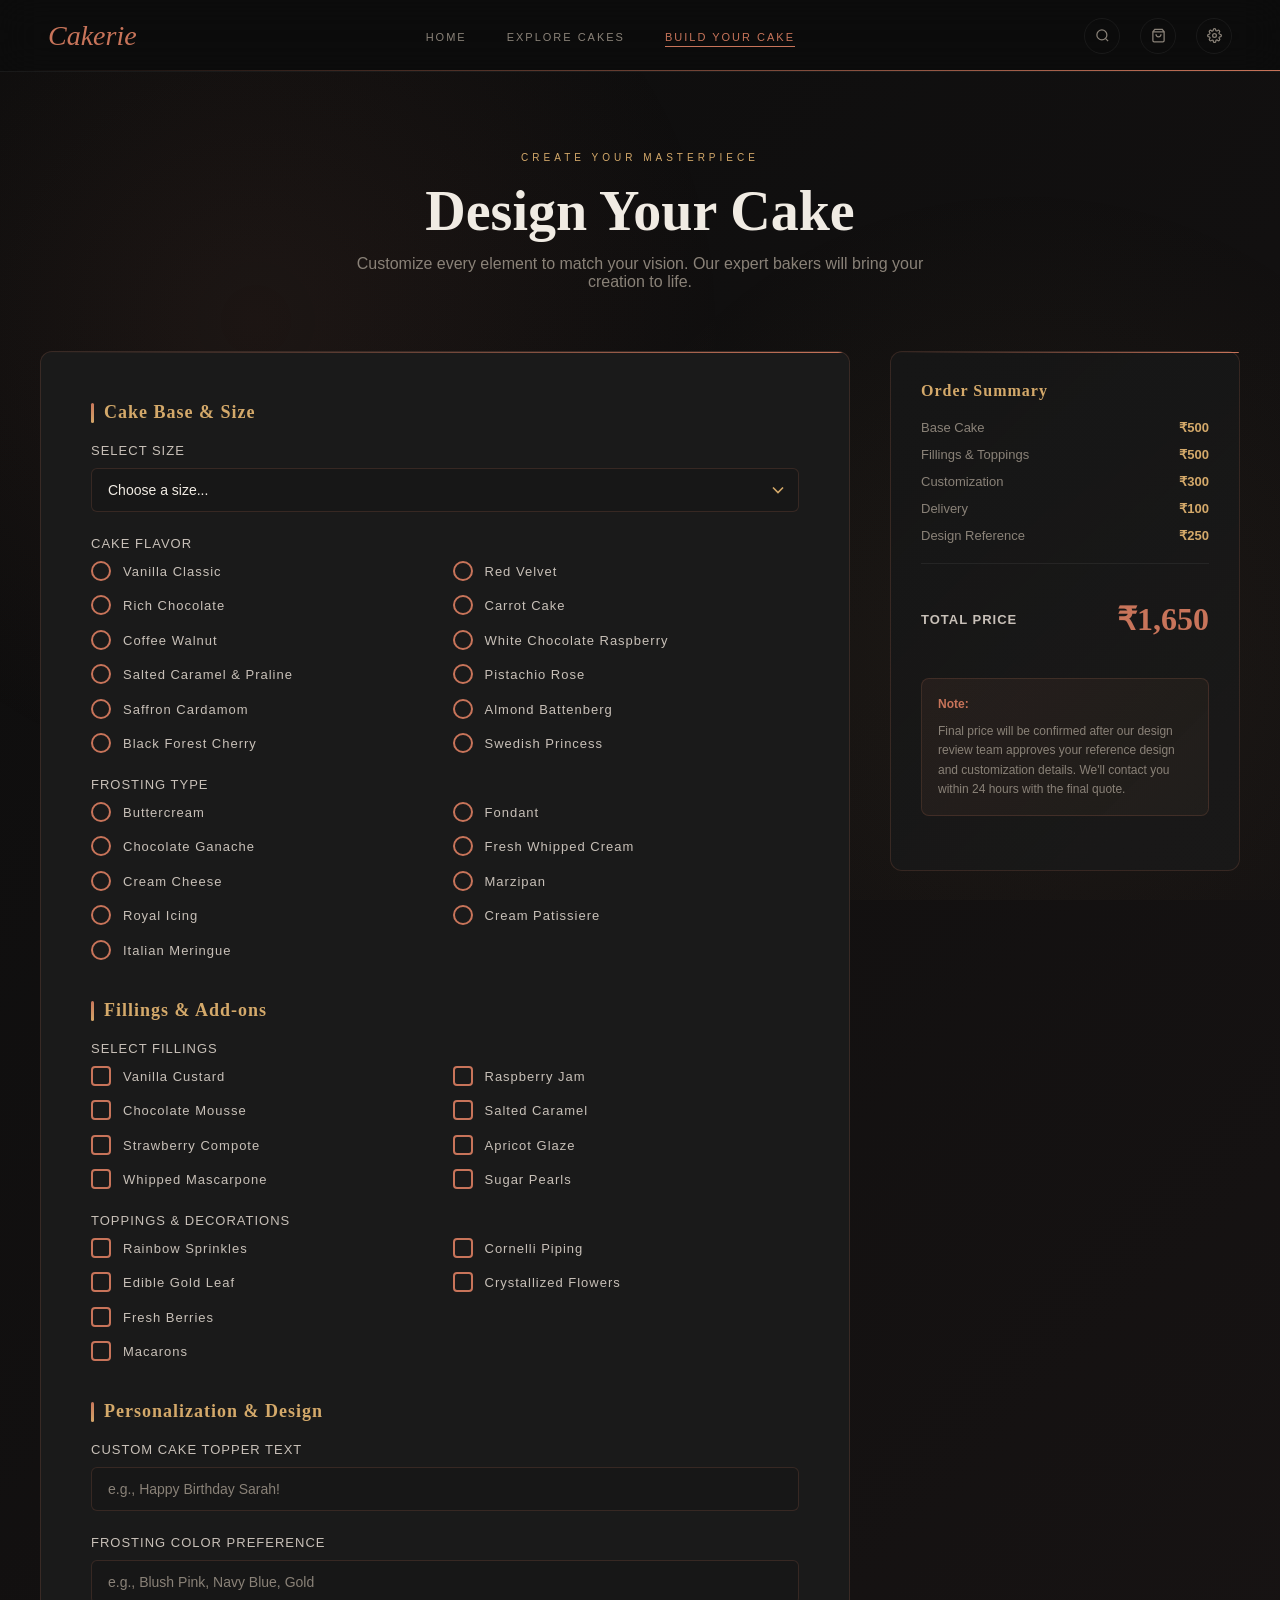
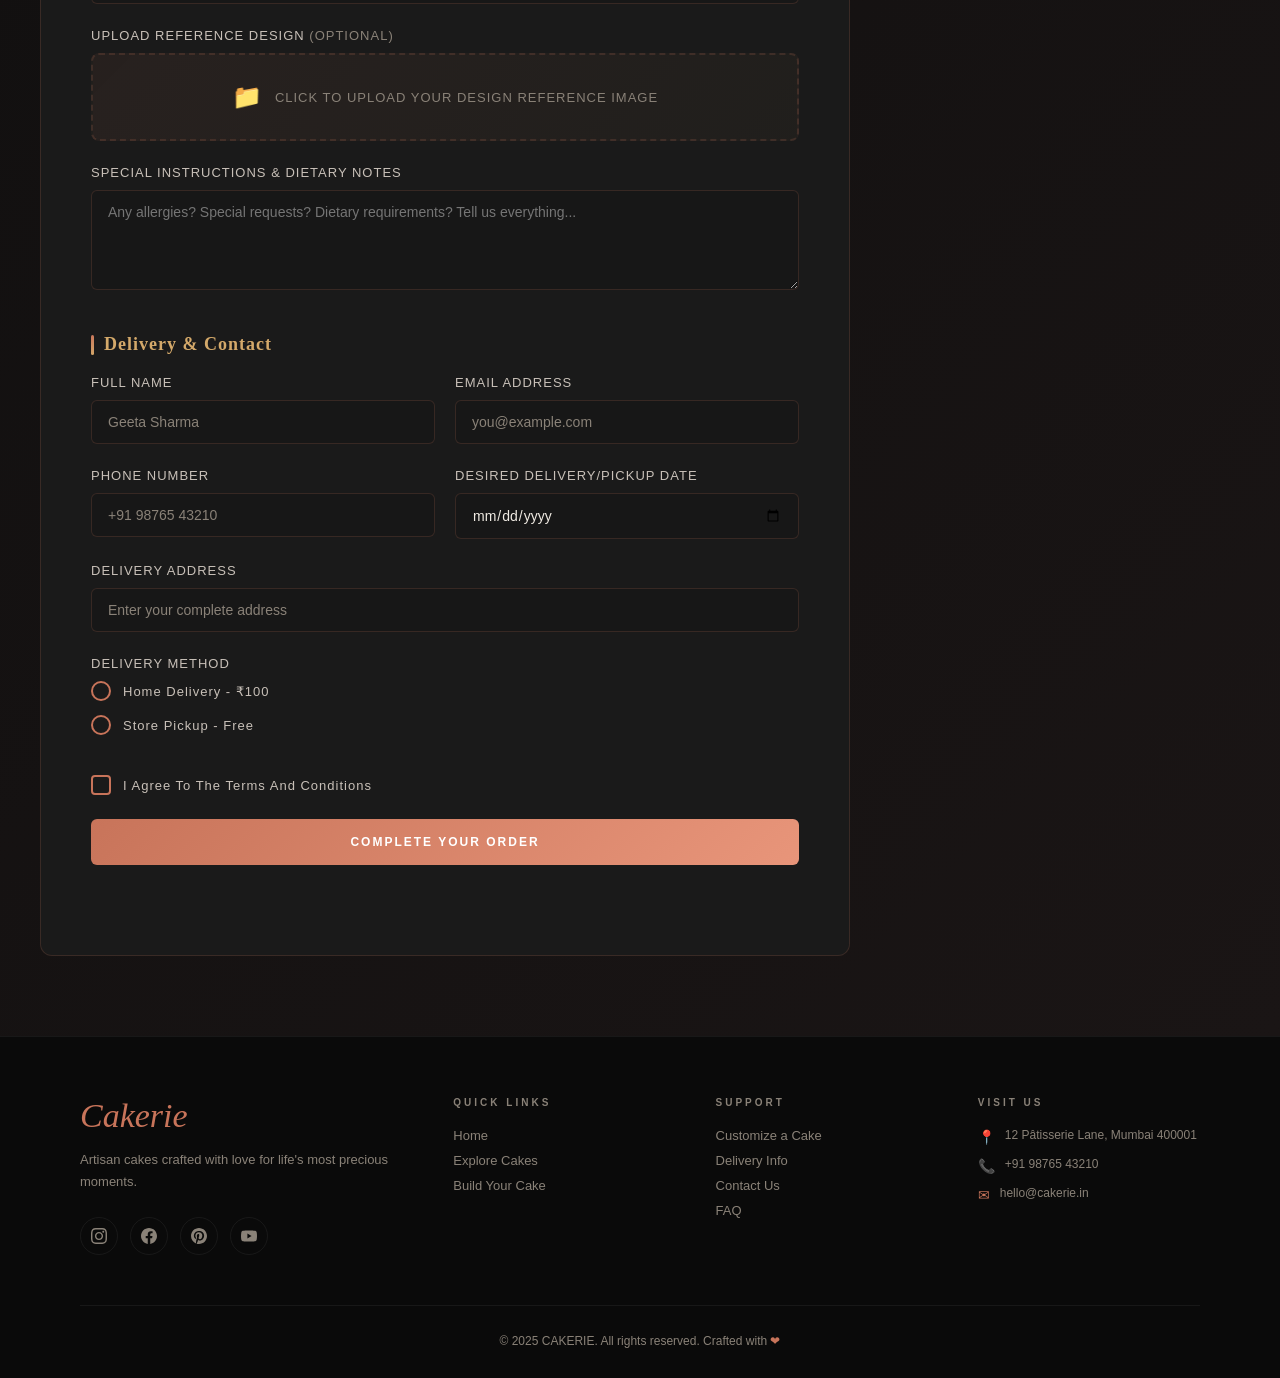
==== build.html @ 48356769 "Made changes in codes" ====
<!DOCTYPE html>
<html lang="en">
<head>
  <meta charset="UTF-8" />
  <meta name="viewport" content="width=device-width, initial-scale=1.0"/>
  <title>Build Your Cake – Cakerie</title>
  <link rel="stylesheet" href="style.css"/>
  <style>
  
    @keyframes slideInFormUp {
      from { opacity: 0; transform: translateY(60px) scale(0.95); }
      to { opacity: 1; transform: translateY(0) scale(1); }
    }

    @keyframes formFieldGlow {
      0%, 100% { box-shadow: 0 0 0 rgba(200,116,90,0.2); }
      50% { box-shadow: 0 0 15px rgba(200,116,90,0.4); }
    }

    @keyframes checkboxPulse {
      0% { transform: scale(1); }
      50% { transform: scale(1.1); }
      100% { transform: scale(1); }
    }

    @keyframes priceFlip {
      from { opacity: 0; transform: rotateY(90deg); }
      to { opacity: 1; transform: rotateY(0deg); }
    }

    @keyframes buttonHoverGlow {
      0%, 100% { box-shadow: 0 0 20px rgba(200,116,90,0.3); }
      50% { box-shadow: 0 0 35px rgba(200,116,90,0.6); }
    }

    @keyframes labelFloat {
      from { opacity: 0; transform: translateX(-20px); }
      to { opacity: 1; transform: translateX(0); }
    }

    @keyframes expandBorder {
      from { width: 0; }
      to { width: 100%; }
    }
    .build-page {
      margin-top: 72px;
      background: linear-gradient(135deg, var(--bg-dark) 0%, #1a1515 100%);
      min-height: 100vh;
      padding: 80px 40px;
      position: relative;
      overflow: hidden;
    }
    .build-page::before {
      content: '';
      position: fixed;
      top: 72px;
      left: 0;
      right: 0;
      bottom: 0;
      background: 
        radial-gradient(circle at 20% 30%, rgba(200,116,90,0.08) 0%, transparent 40%),
        radial-gradient(circle at 80% 70%, rgba(212,169,106,0.06) 0%, transparent 40%);
      pointer-events: none;
      z-index: 1;
    }
    .build-container {
      max-width: 1200px;
      margin: 0 auto;
      position: relative;
      z-index: 2;
    }
    .build-header {
      text-align: center;
      margin-bottom: 60px;
      animation: fadeInDown 0.8s ease 0.2s both;
    }
    .build-header .section-label {
      color: var(--accent-gold);
      animation: fadeInUp 0.6s ease backwards;
    }
    .build-title {
      font-family: var(--font-serif);
      font-size: clamp(36px, 5vw, 56px);
      font-weight: 700;
      color: var(--text-primary);
      margin: 16px 0 12px;
      animation: fadeInUp 0.8s ease 0.2s both;
    }
    .build-subtitle {
      font-size: 16px;
      color: var(--text-muted);
      max-width: 600px;
      margin: 0 auto;
      animation: fadeInUp 0.8s ease 0.3s both;
    }
    .build-content {
      display: grid;
      grid-template-columns: 1fr 350px;
      gap: 40px;
      animation: fadeInUp 0.8s ease 0.4s both;
    }
    @media (max-width: 1024px) {
      .build-content {
        grid-template-columns: 1fr;
      }
    }
    .form-wrapper {
      background: var(--bg-card2);
      border: 1px solid var(--border);
      border-radius: 12px;
      padding: 50px;
      position: relative;
      overflow: hidden;
    }
    .form-wrapper::before {
      content: '';
      position: absolute;
      top: 0;
      left: 0;
      right: 0;
      height: 1px;
      background: linear-gradient(90deg, transparent, var(--accent), transparent);
      animation: shimmer 3s linear infinite;
      background-size: 200% auto;
    }
    .form-section {
      margin-bottom: 40px;
      animation: slideInFormUp 0.8s ease backwards;
    }
    .form-section:nth-child(1) { animation-delay: 0.5s; }
    .form-section:nth-child(2) { animation-delay: 0.6s; }
    .form-section:nth-child(3) { animation-delay: 0.7s; }
    .form-section:nth-child(4) { animation-delay: 0.8s; }
    .form-section:nth-child(5) { animation-delay: 0.9s; }
    .section-title {
      font-family: var(--font-display);
      font-size: 18px;
      font-weight: 600;
      color: var(--accent-gold);
      margin-bottom: 20px;
      display: flex;
      align-items: center;
      gap: 10px;
      letter-spacing: 1px;
      animation: labelFloat 0.6s ease backwards;
    }
    .section-title::before {
      content: '';
      flex: 0 0 3px;
      height: 20px;
      background: linear-gradient(135deg, var(--accent), var(--accent-gold));
      border-radius: 2px;
      animation: expandBorder 0.6s ease-out 0.1s forwards;
    }
    .form-group {
      margin-bottom: 24px;
      animation: fadeInUp 0.5s ease backwards;
    }
    .form-group:nth-child(1) { animation-delay: 0s; }
    .form-group:nth-child(2) { animation-delay: 0.1s; }
    .form-group:nth-child(3) { animation-delay: 0.2s; }
    label {
      display: block;
      font-size: 13px;
      font-weight: 500;
      letter-spacing: 1px;
      text-transform: uppercase;
      color: var(--text-light);
      margin-bottom: 10px;
      transition: color 0.3s ease;
    }
    input[type="text"],
    input[type="email"],
    input[type="tel"],
    input[type="date"],
    input[type="number"],
    input[type="file"],
    select,
    textarea {
      width: 100%;
      padding: 13px 16px;
      background: rgba(22, 22, 22, 0.6);
      border: 1px solid var(--border);
      border-radius: 6px;
      color: var(--text-primary);
      font-family: var(--font-body);
      font-size: 14px;
      transition: all 0.3s cubic-bezier(0.4,0,0.2,1);
      position: relative;
    }
    input[type="text"]:focus,
    input[type="email"]:focus,
    input[type="tel"]:focus,
    input[type="date"]:focus,
    input[type="number"]:focus,
    input[type="file"]:focus,
    select:focus,
    textarea:focus {
      outline: none;
      background: rgba(40, 40, 40, 0.8);
      border-color: var(--accent);
      box-shadow: 0 0 0 3px rgba(200, 116, 90, 0.15);
    }
    input::placeholder {
      color: var(--text-muted);
    }
    select {
      cursor: pointer;
      appearance: none;
      background-image: url("data:image/svg+xml;charset=UTF-8,%3csvg xmlns='http://www.w3.org/2000/svg' viewBox='0 0 24 24' fill='none' stroke='%23d4a96a' stroke-width='2'%3e%3cpolyline points='6 9 12 15 18 9'%3e%3c/polyline%3e%3c/svg%3e");
      background-repeat: no-repeat;
      background-position: right 10px center;
      background-size: 20px;
      padding-right: 38px;
    }
    .form-row {
      display: grid;
      grid-template-columns: 1fr 1fr;
      gap: 20px;
    }
    @media (max-width: 768px) {
      .form-row {
        grid-template-columns: 1fr;
      }
    }
    .options-grid {
      display: grid;
      grid-template-columns: repeat(2, 1fr);
      gap: 15px;
    }
    @media (max-width: 768px) {
      .options-grid {
        grid-template-columns: 1fr;
      }
    }
    .radio-group,
    .checkbox-group {
      display: flex;
      flex-direction: column;
      gap: 14px;
    }
    .radio-option,
    .checkbox-option {
      display: flex;
      align-items: center;
      gap: 12px;
      cursor: pointer;
      position: relative;
      animation: slideInFormUp 0.5s ease backwards;
    }
    .radio-option:nth-child(1) { animation-delay: 0s; }
    .radio-option:nth-child(2) { animation-delay: 0.1s; }
    .radio-option:nth-child(3) { animation-delay: 0.2s; }
    .radio-option:nth-child(4) { animation-delay: 0.3s; }
    .radio-option input[type="radio"],
    .checkbox-option input[type="checkbox"] {
      appearance: none;
      width: 20px;
      height: 20px;
      border: 2px solid var(--accent);
      background: transparent;
      border-radius: 50%;
      cursor: pointer;
      transition: all 0.3s ease;
      position: relative;
      flex-shrink: 0;
    }
    .checkbox-option input[type="checkbox"] {
      border-radius: 4px;
    }
    .radio-option input[type="radio"]:checked,
    .checkbox-option input[type="checkbox"]:checked {
      background: var(--accent);
      box-shadow: 0 0 12px rgba(200, 116, 90, 0.6);
      animation: checkboxPulse 0.3s ease;
    }
    
    .radio-option label,
    .checkbox-option label {
      font-size: 13px;
      color: var(--text-light);
      cursor: pointer;
      text-transform: capitalize;
      margin: 0;
      transition: color 0.3s ease;
    }
    .radio-option:hover label,
    .checkbox-option:hover label {
      color: var(--accent);
    }
    .file-upload-wrapper {
      position: relative;
      margin-bottom: 24px;
    }
    .file-upload-input {
      display: none;
    }
    .file-upload-label {
      display: flex;
      align-items: center;
      justify-content: center;
      gap: 12px;
      padding: 28px;
      background: linear-gradient(135deg, rgba(200,116,90,0.08) 0%, rgba(212,169,106,0.04) 100%);
      border: 2px dashed var(--border);
      border-radius: 8px;
      cursor: pointer;
      transition: all 0.3s ease;
      font-size: 13px;
      font-weight: 500;
      color: var(--text-muted);
      text-transform: uppercase;
      letter-spacing: 1px;
      animation: slideInFormUp 0.6s ease backwards;
    }
    .file-upload-label:hover {
      border-color: var(--accent);
      background: linear-gradient(135deg, rgba(200,116,90,0.15) 0%, rgba(212,169,106,0.08) 100%);
      color: var(--accent);
    }
   
    .file-icon {
      font-size: 24px;
      transition: transform 0.3s ease;
    }


    textarea {
      resize: vertical;
      min-height: 100px;
      font-family: var(--font-body);
    }
    textarea:focus {
      animation: formFieldGlow 2s ease infinite;
    }
    .price-sidebar {
      animation: fadeInRight 0.8s ease 0.5s both;
    }
    .price-card {
      background: linear-gradient(135deg, var(--bg-card) 0%, rgba(26,26,26,0.8) 100%);
      border: 1px solid var(--border);
      border-radius: 12px;
      padding: 30px;
      position: sticky;
      top: 100px;
      animation: slideInFormUp 0.8s ease 0.5s both;
    }
    .price-card::before {
      content: '';
      position: absolute;
      top: 0;
      left: 0;
      right: 0;
      height: 1px;
      background: linear-gradient(90deg, transparent, var(--accent), transparent);
      border-radius: 12px 12px 0 0;
      animation: shimmer 3s linear infinite;
      background-size: 200% auto;
    }
    .price-title {
      font-family: var(--font-display);
      font-size: 16px;
      font-weight: 600;
      color: var(--accent-gold);
      margin-bottom: 20px;
      letter-spacing: 1px;
    }
    .price-items {
      display: flex;
      flex-direction: column;
      gap: 12px;
      margin-bottom: 20px;
      padding-bottom: 20px;
      border-bottom: 1px solid var(--border-subtle);
    }
    .price-item {
      display: flex;
      justify-content: space-between;
      align-items: center;
      font-size: 13px;
      color: var(--text-muted);
      animation: fadeInUp 0.5s ease backwards;
    }
    .price-item:nth-child(1) { animation-delay: 0s; }
    .price-item:nth-child(2) { animation-delay: 0.1s; }
    .price-item:nth-child(3) { animation-delay: 0.2s; }
    .price-item:nth-child(4) { animation-delay: 0.3s; }
    .price-item:nth-child(5) { animation-delay: 0.4s; }
    .price-amount {
      color: var(--accent-gold);
      font-weight: 600;
    }
    .price-total {
      display: flex;
      justify-content: space-between;
      align-items: center;
      gap: 12px;
      padding: 16px 0;
      margin-bottom: 24px;
    }
    .price-label {
      font-size: 13px;
      font-weight: 600;
      text-transform: uppercase;
      letter-spacing: 1px;
      color: var(--text-light);
    }
    .price-value {
      font-family: var(--font-serif);
      font-size: 32px;
      font-weight: 700;
      color: var(--accent);
      animation: priceFlip 0.6s cubic-bezier(0.34,1.56,0.64,1) both;
    }
    .price-tag {
      display: inline-block;
      background: linear-gradient(135deg, var(--accent), var(--accent-light));
      color: white;
      padding: 2px 8px;
      border-radius: 4px;
      font-size: 10px;
      font-weight: 700;
      text-transform: uppercase;
      letter-spacing: 0.5px;
      animation: badgePop 0.6s cubic-bezier(0.34,1.56,0.64,1) 0.3s both;
    }
    .summary-section {
      background: linear-gradient(135deg, rgba(200,116,90,0.08) 0%, rgba(212,169,106,0.04) 100%);
      border: 1px solid var(--border);
      border-radius: 8px;
      padding: 16px;
      margin-bottom: 24px;
      font-size: 12px;
      color: var(--text-muted);
      line-height: 1.6;
      animation: fadeInUp 0.6s ease 0.2s both;
    }
    .submit-btn {
      width: 100%;
      padding: 16px 28px;
      background: linear-gradient(135deg, var(--accent), var(--accent-light));
      color: white;
      font-family: var(--font-body);
      font-size: 12px;
      font-weight: 600;
      letter-spacing: 2px;
      text-transform: uppercase;
      border: none;
      border-radius: 6px;
      cursor: pointer;
      transition: all 0.3s cubic-bezier(0.4,0,0.2,1);
      position: relative;
      overflow: hidden;
      animation: fadeInUp 0.8s ease 0.6s both;
    }
    .submit-btn::before {
      content: '';
      position: absolute;
      inset: 0;
      background: linear-gradient(135deg, var(--accent-light), var(--accent));
      opacity: 0;
      transition: opacity 0.3s ease;
    }
    .submit-btn:hover {
      transform: translateY(-3px);
      box-shadow: 0 15px 40px rgba(200, 116, 90, 0.5);
      animation: buttonHoverGlow 1.5s ease infinite;
    }
    .submit-btn:hover::before {
      opacity: 1;
    }
    .submit-btn span {
      position: relative;
      z-index: 1;
    }
    @media (max-width: 768px) {
      .build-page {
        padding: 60px 24px;
      }
      .form-wrapper {
        padding: 32px 24px;
      }
      .build-header {
        margin-bottom: 40px;
      }
      .build-title {
        font-size: 32px;
      }
      .price-card {
        top: auto;
        position: relative;
      }
      .options-grid {
        grid-template-columns: 1fr;
      }
    }
    .form-group {
      opacity: 0;
      animation: slideInFormUp 0.6s ease forwards;
    }
    .form-group:nth-child(1) { animation-delay: 0.5s; }
    .form-group:nth-child(2) { animation-delay: 0.55s; }
    .form-group:nth-child(3) { animation-delay: 0.6s; }
    .form-group:nth-child(4) { animation-delay: 0.65s; }
    .form-group:nth-child(5) { animation-delay: 0.7s; }
    @media (max-width: 1024px) {
      .build-page {
        padding: 60px 32px;
      }
      .build-header {
        margin-bottom: 40px;
      }
      .form-wrapper {
        padding: 40px;
      }
      .price-card {
        top: 120px;
      }
    }
    @media (max-width: 767px) {
      .build-page {
        margin-top: 64px;
        padding: 40px 20px;
      }
      .build-title {
        font-size: clamp(28px, 4vw, 44px);
      }
      .build-subtitle {
        font-size: 14px;
      }
      .build-header {
        margin-bottom: 32px;
      }
      .build-content {
        gap: 24px;
      }
      .form-wrapper {
        padding: 32px 20px;
        border-radius: 8px;
      }
      .section-title {
        font-size: 16px;
        gap: 8px;
      }
      .form-group {
        margin-bottom: 18px;
      }
      label {
        font-size: 12px;
        margin-bottom: 8px;
      }
      input[type="text"],
      input[type="email"],
      input[type="tel"],
      input[type="date"],
      input[type="number"],
      input[type="file"],
      select,
      textarea {
        padding: 11px 14px;
        font-size: 13px;
        border-radius: 5px;
      }
      .form-row {
        gap: 16px;
      }
      .options-grid {
        gap: 12px;
      }
      .price-card {
        position: relative;
        top: auto;
        margin-top: 24px;
        padding: 24px 20px;
      }
      .price-title {
        font-size: 14px;
        margin-bottom: 16px;
      }
      .price-value {
        font-size: 28px;
      }
      .file-upload-label {
        padding: 20px;
        font-size: 12px;
      }
      .file-icon {
        font-size: 20px;
      }
    }
    @media (max-width: 639px) {
      .build-page {
        margin-top: 64px;
        padding: 32px 12px;
      }
      .build-title {
        font-size: clamp(20px, 3.5vw, 36px);
      }
      .build-subtitle {
        font-size: 13px;
      }
      .build-header {
        margin-bottom: 24px;
      }
      .form-wrapper {
        padding: 24px 16px;
      }
      .section-title {
        font-size: 15px;
      }
      .form-group {
        margin-bottom: 16px;
      }
      label {
        font-size: 11px;
      }
      input[type="text"],
      input[type="email"],
      input[type="tel"],
      input[type="date"],
      input[type="number"],
      input[type="file"],
      select,
      textarea {
        padding: 10px 12px;
        font-size: 12px;
      }
      .form-row {
        gap: 12px;
      }
      .options-grid {
        gap: 10px;
      }
      .radio-option,
      .checkbox-option {
        gap: 10px;
      }
      .radio-option input[type="radio"],
      .checkbox-option input[type="checkbox"] {
        width: 18px;
        height: 18px;
      }
      .price-card {
        padding: 20px 16px;
      }
      .price-title {
        font-size: 13px;
      }
      .price-value {
        font-size: 24px;
      }
      .file-upload-label {
        padding: 16px 12px;
        font-size: 11px;
      }
      textarea {
        min-height: 80px;
      }
    }
    @media (max-width: 479px) {
      .build-page {
        margin-top: 56px;
        padding: 24px 8px;
      }
      .build-title {
        font-size: clamp(18px, 3vw, 32px);
      }
      .build-subtitle {
        font-size: 12px;
      }
      .build-header {
        margin-bottom: 20px;
      }
      .form-wrapper {
        padding: 20px 12px;
        border-radius: 6px;
      }
      .section-title {
        font-size: 13px;
        gap: 6px;
      }
      .form-group {
        margin-bottom: 14px;
      }
      label {
        font-size: 10px;
      }
      input[type="text"],
      input[type="email"],
      input[type="tel"],
      input[type="date"],
      input[type="number"],
      input[type="file"],
      select,
      textarea {
        padding: 9px 11px;
        font-size: 11px;
      }
      .form-row {
        gap: 10px;
      }
      .options-grid {
        gap: 8px;
      }
      .radio-option,
      .checkbox-option {
        gap: 8px;
      }
      .radio-option input[type="radio"],
      .checkbox-option input[type="checkbox"] {
        width: 16px;
        height: 16px;
      }
      .radio-option label,
      .checkbox-option label {
        font-size: 12px;
      }
      .price-card {
        padding: 16px 12px;
      }
      .price-title {
        font-size: 12px;
        margin-bottom: 12px;
      }
      .price-item {
        font-size: 12px;
      }
      .price-value {
        font-size: 22px;
      }
      .price-label {
        font-size: 12px;
      }
      .file-upload-label {
        padding: 14px 10px;
        font-size: 10px;
      }
      .file-icon {
        font-size: 18px;
      }
      textarea {
        min-height: 70px;
      }
    }
  </style>
</head>

<body>
  <nav class="navbar">
  <a href="index.html" class="nav-logo">Cakerie</a>
  
  <ul class="nav-links">
    <li><a href="index.html">Home</a></li>
    <li><a href="explore.html">Explore Cakes</a></li>
    <li><a href="build.html" class="active">Build Your Cake</a></li>
  </ul>
  
  <div class="nav-right">
    <div class="nav-icons">
      <a href="#" class="nav-icon" title="Search">
        <svg width="15" height="15" fill="none" stroke="currentColor" stroke-width="2" viewBox="0 0 24 24">
          <circle cx="11" cy="11" r="8"/>
          <path d="m21 21-4.35-4.35"/>
        </svg>
      </a>
      <a href="#" class="nav-icon" title="Cart">
        <svg width="15" height="15" fill="none" stroke="currentColor" stroke-width="2" viewBox="0 0 24 24">
          <path d="M6 2 3 6v14a2 2 0 0 0 2 2h14a2 2 0 0 0 2-2V6l-3-4z"/>
          <line x1="3" y1="6" x2="21" y2="6"/>
          <path d="M16 10a4 4 0 0 1-8 0"/>
        </svg>
      </a>
      <a href="#" class="nav-icon" title="Settings">
        <svg width="15" height="15" fill="none" stroke="currentColor" stroke-width="2" viewBox="0 0 24 24">
          <circle cx="12" cy="12" r="3"/>
          <path d="M19.4 15a1.65 1.65 0 0 0 .33 1.82l.06.06a2 2 0 0 1-2.83 2.83l-.06-.06a1.65 1.65 0 0 0-1.82-.33 1.65 1.65 0 0 0-1 1.51V21a2 2 0 0 1-4 0v-.09A1.65 1.65 0 0 0 9 19.4a1.65 1.65 0 0 0-1.82.33l-.06.06a2 2 0 0 1-2.83-2.83l.06-.06A1.65 1.65 0 0 0 4.68 15a1.65 1.65 0 0 0-1.51-1H3a2 2 0 0 1 0-4h.09A1.65 1.65 0 0 0 4.6 9a1.65 1.65 0 0 0-.33-1.82l-.06-.06a2 2 0 0 1 2.83-2.83l.06.06A1.65 1.65 0 0 0 9 4.68a1.65 1.65 0 0 0 1-1.51V3a2 2 0 0 1 4 0v.09a1.65 1.65 0 0 0 1 1.51 1.65 1.65 0 0 0 1.82-.33l.06-.06a2 2 0 0 1 2.83 2.83l-.06.06A1.65 1.65 0 0 0 19.4 9a1.65 1.65 0 0 0 1.51 1H21a2 2 0 0 1 0 4h-.09a1.65 1.65 0 0 0-1.51 1z"/>
        </svg>
      </a>
    </div>
    
   
    <div class="hamburger">
        <svg xmlns="http://www.w3.org/2000/svg" fill="none" viewBox="0 0 24 24" stroke-width="1.5" stroke="#e8957a" class="size-6">
  <path stroke-linecap="round" stroke-linejoin="round" d="M3.75 6.75h16.5M3.75 12h16.5m-16.5 5.25h16.5" />
</svg>
  </div>
  </div>
</nav>


  <div class="build-page">
    <div class="build-container">
      <div class="build-header">
        <span class="section-label">Create Your Masterpiece</span>
        <h1 class="build-title">Design Your Cake</h1>
        <p class="build-subtitle">Customize every element to match your vision. Our expert bakers will bring your creation to life.</p>
      </div>

      <div class="build-content">
        <form class="form-wrapper">
          <div class="form-section">
            <h3 class="section-title">Cake Base & Size</h3>

            <div class="form-group">
              <label for="cake-size">Select Size</label>
              <select id="cake-size" name="cake-size" required>
                <option value="" selected disabled>Choose a size...</option>
                <option value="small">Small (4-6 servings) - ₹500</option>
                <option value="medium">Medium (8-12 servings) - ₹1000</option>
                <option value="large">Large (14-20 servings) - ₹1500</option>
                <option value="xl">Extra Large (24+ servings) - ₹1850</option>
              </select>
            </div>

            <div class="form-group">
              <label>Cake Flavor</label>
              <div class="options-grid">
                <div class="radio-group">
                  <div class="radio-option">
                    <input type="radio" id="vanilla" name="flavor" value="vanilla" required>
                    <label for="vanilla">Vanilla Classic</label>
                  </div>
                  <div class="radio-option">
                    <input type="radio" id="chocolate" name="flavor" value="chocolate">
                    <label for="chocolate">Rich Chocolate</label>
                  </div>
                </div>
                <div class="radio-group">
                  <div class="radio-option">
                    <input type="radio" id="redvelvet" name="flavor" value="redvelvet">
                    <label for="redvelvet">Red Velvet</label>
                  </div>
                  <div class="radio-option">
                    <input type="radio" id="carrot" name="flavor" value="carrot">
                    <label for="carrot">Carrot Cake</label>
                  </div>
                </div>
                <div class="radio-group">
                  <div class="radio-option">
                    <input type="radio" id="coffeeWalnut" name="flavor" value="coffeeWalnut" required>
                    <label for="coffeeWalnut">Coffee Walnut</label>
                  </div>
                  <div class="radio-option">
                    <input type="radio" id="CaramelPraline" name="flavor" value="CaramelPraline">
                    <label for="CaramelPraline">Salted Caramel & Praline</label>
                  </div>
                </div>
                <div class="radio-group">
                  <div class="radio-option">
                    <input type="radio" id="chocolateRasberry" name="flavor" value="chocolateRasberry">
                    <label for="chocolateRasberry">White Chocolate Raspberry</label>
                  </div>
                  <div class="radio-option">
                    <input type="radio" id="PistachioRose" name="flavor" value="PistachioRose">
                    <label for="PistachioRose">Pistachio Rose</label>
                  </div>
                </div>
                <div class="radio-group">
                  <div class="radio-option">
                    <input type="radio" id="SaffronCardamom" name="flavor" value="SaffronCardamom" required>
                    <label for="SaffronCardamom">Saffron Cardamom</label>
                  </div>
                  <div class="radio-option">
                    <input type="radio" id="BlackForest" name="flavor" value="BlackForest">
                    <label for="BlackForest">Black Forest Cherry</label>
                  </div>
                </div>
                <div class="radio-group">
                  <div class="radio-option">
                    <input type="radio" id="AlmondBattenberg" name="flavor" value="AlmondBattenberg">
                    <label for="AlmondBattenberg">Almond Battenberg</label>
                  </div>
                  <div class="radio-option">
                    <input type="radio" id="SwedishPrincess" name="flavor" value="SwedishPrincess">
                    <label for="SwedishPrincess">Swedish Princess</label>
                  </div>
                </div>
              </div>
            </div>
            <div class="form-group">
              <label>Frosting Type</label>
              <div class="options-grid">
                <div class="radio-group">
                  <div class="radio-option">
                    <input type="radio" id="buttercream" name="frosting" value="buttercream" required>
                    <label for="buttercream">Buttercream</label>
                  </div>
                  <div class="radio-option">
                    <input type="radio" id="ganache" name="frosting" value="ganache">
                    <label for="ganache">Chocolate Ganache</label>
                  </div>
                </div>
                <div class="radio-group">
                  <div class="radio-option">
                    <input type="radio" id="fondant" name="frosting" value="fondant">
                    <label for="fondant">Fondant</label>
                  </div>
                  <div class="radio-option">
                    <input type="radio" id="cream" name="frosting" value="cream">
                    <label for="cream">Fresh Whipped Cream</label>
                  </div>
                </div>
                <div class="radio-group">
                  <div class="radio-option">
                    <input type="radio" id="CreamCheese" name="frosting" value="CreamCheese" required>
                    <label for="CreamCheese">Cream Cheese</label>
                  </div>
                  <div class="radio-option">
                    <input type="radio" id="RoyalIcing" name="frosting" value="RoyalIcing">
                    <label for="RoyalIcing">Royal Icing</label>
                  </div>
                </div>
                <div class="radio-group">
                  <div class="radio-option">
                    <input type="radio" id="Marzipan" name="frosting" value="Marzipan">
                    <label for="Marzipan">Marzipan</label>
                  </div>
                  <div class="radio-option">
                    <input type="radio" id="creamPatissiere" name="frosting" value="creamPatissiere">
                    <label for="creamPatissiere">Cream Patissiere</label>
                  </div>
                </div>
                <div class="radio-group">
                  <div class="radio-option">
                    <input type="radio" id="ItalianMeringue" name="frosting" value="ItalianMeringue" required>
                    <label for="ItalianMeringue">Italian Meringue</label>
                  </div>
                </div>
              </div>
            </div>
          </div>

          <div class="form-section">
            <h3 class="section-title">Fillings & Add-ons</h3>
            <div class="form-group">
              <label>Select Fillings</label>
              <div class="options-grid">
                <div class="checkbox-group">
                  <div class="checkbox-option">
                    <input type="checkbox" id="vanilla-fill" name="filling" value="vanilla">
                    <label for="vanilla-fill">Vanilla Custard</label>
                  </div>
                  <div class="checkbox-option">
                    <input type="checkbox" id="chocolate-fill" name="filling" value="chocolate">
                    <label for="chocolate-fill">Chocolate Mousse</label>
                  </div>
                </div>
                <div class="checkbox-group">
                  <div class="checkbox-option">
                    <input type="checkbox" id="raspberry" name="filling" value="raspberry">
                    <label for="raspberry">Raspberry Jam</label>
                  </div>
                  <div class="checkbox-option">
                    <input type="checkbox" id="caramel" name="filling" value="caramel">
                    <label for="caramel">Salted Caramel</label>
                  </div>
                </div>
                <div class="checkbox-group">
                  <div class="checkbox-option">
                    <input type="checkbox" id="StrawberryCompote" name="filling" value="StrawberryCompote">
                    <label for="StrawberryCompote">Strawberry Compote</label>
                  </div>
                  <div class="checkbox-option">
                    <input type="checkbox" id="WhippedMascarpone" name="filling" value="WhippedMascarpone">
                    <label for="WhippedMascarpone">Whipped Mascarpone</label>
                  </div>
                </div>
                <div class="checkbox-group">
                  <div class="checkbox-option">
                    <input type="checkbox" id="ApricotGlaze" name="filling" value="ApricotGlaze">
                    <label for="ApricotGlaze">Apricot Glaze</label>
                  </div>
                  <div class="checkbox-option">
                    <input type="checkbox" id="cSugar Pearls" name="filling" value="Sugar Pearls">
                    <label for="chocolate-fill">Sugar Pearls</label>
                  </div>
                </div>
                
              </div>
            </div>

            <div class="form-group">
              <label>Toppings & Decorations</label>
              <div class="options-grid">
                <div class="checkbox-group">
                  <div class="checkbox-option">
                    <input type="checkbox" id="sprinkles" name="topping" value="sprinkles">
                    <label for="sprinkles">Rainbow Sprinkles</label>
                  </div>
                  <div class="checkbox-option">
                    <input type="checkbox" id="edible-gold" name="topping" value="gold">
                    <label for="edible-gold">Edible Gold Leaf</label>
                  </div>
                </div>
                <div class="checkbox-group">
                  <div class="checkbox-option">
                    <input type="checkbox" id="CornelliPiping" name="topping" value="CornelliPiping">
                    <label for="CornelliPiping">Cornelli Piping</label>
                  </div>
                  <div class="checkbox-option">
                    <input type="checkbox" id="CrystallizedFlowers" name="topping" value="CrystallizedFlowers">
                    <label for="CrystallizedFlowers">Crystallized Flowers</label>
                  </div>
                </div>
                <div class="checkbox-group">
                  <div class="checkbox-option">
                    <input type="checkbox" id="fresh-berries" name="topping" value="berries">
                    <label for="fresh-berries">Fresh Berries</label>
                  </div>
                  <div class="checkbox-option">
                    <input type="checkbox" id="macarons" name="topping" value="macarons">
                    <label for="macarons">Macarons</label>
                  </div>
                </div>
              </div>
            </div>
          </div>

          <div class="form-section">
            <h3 class="section-title">Personalization & Design</h3>
            
            <div class="form-group">
              <label for="topper-text">Custom Cake Topper Text</label>
              <input type="text" id="topper-text" name="topper_text" placeholder="e.g., Happy Birthday Sarah!">
            </div>

            <div class="form-group">
              <label for="color">Frosting Color Preference</label>
              <input type="text" id="color" name="color" placeholder="e.g., Blush Pink, Navy Blue, Gold">
            </div>

            <div class="form-group">
              <label for="design-file">Upload Reference Design<span style="color: var(--text-muted);"> (Optional)</span></label>
              <div class="file-upload-wrapper">
                <input type="file" id="design-file" name="design_file" class="file-upload-input" accept="image/*">
                <label for="design-file" class="file-upload-label">
                  <span class="file-icon">📁</span>
                  <span class="file-upload-text">Click to upload your design reference image</span>
                </label>
              </div>
            </div>

            <div class="form-group">
              <label for="special-notes">Special Instructions & Dietary Notes</label>
              <textarea id="special-notes" name="special_notes" placeholder="Any allergies? Special requests? Dietary requirements? Tell us everything..."></textarea>
            </div>
          </div>

          <div class="form-section">
            <h3 class="section-title">Delivery & Contact</h3>
            
            <div class="form-row">
              <div class="form-group">
                <label for="full-name">Full Name</label>
                <input type="text" id="full-name" name="full_name" required placeholder="Geeta Sharma">
              </div>
              <div class="form-group">
                <label for="email">Email Address</label>
                <input type="email" id="email" name="email" required placeholder="you@example.com">
              </div>
            </div>

            <div class="form-row">
              <div class="form-group">
                <label for="phone">Phone Number</label>
                <input type="tel" id="phone" name="phone" required placeholder="+91 98765 43210">
              </div>
              <div class="form-group">
                <label for="delivery-date">Desired Delivery/Pickup Date</label>
                <input type="date" id="delivery-date" name="delivery_date" required>
              </div>
            </div>

            <div class="form-group">
              <label for="address">Delivery Address</label>
              <input type="text" id="address" name="address" required placeholder="Enter your complete address">
            </div>

            <div class="form-group">
              <label>Delivery Method</label>
              <div class="radio-group">
                <div class="radio-option">
                  <input type="radio" id="delivery" name="delivery_method" value="delivery" required>
                  <label for="delivery">Home Delivery - ₹100</label>
                </div>
                <div class="radio-option">
                  <input type="radio" id="pickup" name="delivery_method" value="pickup">
                  <label for="pickup">Store Pickup - Free</label>
                </div>
              </div>
            </div>
          </div>

          <div class="form-section">
            <div class="form-group">
              <div class="checkbox-option">
                <input type="checkbox" id="terms" name="terms" required>
                <label for="terms" style="margin: 0;">I agree to the terms and conditions</label>
              </div>
            </div>

            <button type="submit" class="submit-btn">
              <span>Complete Your Order</span>
            </button>
          </div>
        </form>

        <div class="price-sidebar">
          <div class="price-card">
            <div class="price-title">Order Summary</div>
            
            <div class="price-items">
              <div class="price-item">
                <span>Base Cake</span>
                <span class="price-amount">₹500</span>
              </div>
              <div class="price-item">
                <span>Fillings & Toppings</span>
                <span class="price-amount">₹500</span>
              </div>
              <div class="price-item">
                <span>Customization</span>
                <span class="price-amount">₹300</span>
              </div>
              <div class="price-item">
                <span>Delivery</span>
                <span class="price-amount">₹100</span>
              </div>
              <div class="price-item">
                <span>Design Reference</span>
                <span class="price-amount">₹250</span>
              </div>
            </div>

            <div class="price-total">
              <span class="price-label">Total Price</span>
              <span class="price-value">₹1,650</span>
            </div>

            <div class="summary-section">
              <strong style="color: var(--accent); display: block; margin-bottom: 8px;">Note:</strong>
              Final price will be confirmed after our design review team approves your reference design and customization details. We'll contact you within 24 hours with the final quote.
            </div>
          </div>
        </div>
      </div>
    </div>
  </div>

  <footer>
    <div class="footer-grid">
      <div>
        <a href="index.html" class="footer-logo">Cakerie</a>
        <p class="footer-tagline">Artisan cakes crafted with love for life's most precious moments.</p>
        <div class="footer-socials">
          <a href="#" class="social-icon" title="Instagram">
            <svg width="16" height="16" fill="currentColor" viewBox="0 0 24 24"><path d="M12 2.163c3.204 0 3.584.012 4.85.07 3.252.148 4.771 1.691 4.919 4.919.058 1.265.069 1.645.069 4.849 0 3.205-.012 3.584-.069 4.849-.149 3.225-1.664 4.771-4.919 4.919-1.266.058-1.644.07-4.85.07-3.204 0-3.584-.012-4.849-.07-3.26-.149-4.771-1.699-4.919-4.92-.058-1.265-.07-1.644-.07-4.849 0-3.204.013-3.583.07-4.849.149-3.227 1.664-4.771 4.919-4.919 1.266-.057 1.645-.069 4.849-.069zm0-2.163c-3.259 0-3.667.014-4.947.072-4.358.2-6.78 2.618-6.98 6.98-.059 1.281-.073 1.689-.073 4.948 0 3.259.014 3.668.072 4.948.2 4.358 2.618 6.78 6.98 6.98 1.281.058 1.689.072 4.948.072 3.259 0 3.668-.014 4.948-.072 4.354-.2 6.782-2.618 6.979-6.98.059-1.28.073-1.689.073-4.948 0-3.259-.014-3.667-.072-4.947-.196-4.354-2.617-6.78-6.979-6.98-1.281-.059-1.69-.073-4.949-.073zm0 5.838c-3.403 0-6.162 2.759-6.162 6.162s2.759 6.163 6.162 6.163 6.162-2.759 6.162-6.163c0-3.403-2.759-6.162-6.162-6.162zm0 10.162c-2.209 0-4-1.79-4-4 0-2.209 1.791-4 4-4s4 1.791 4 4c0 2.21-1.791 4-4 4zm6.406-11.845c-.796 0-1.441.645-1.441 1.44s.645 1.44 1.441 1.44c.795 0 1.439-.645 1.439-1.44s-.644-1.44-1.439-1.44z"/></svg>
          </a>
          <a href="#" class="social-icon" title="Facebook">
            <svg width="16" height="16" fill="currentColor" viewBox="0 0 24 24"><path d="M24 12.073c0-6.627-5.373-12-12-12s-12 5.373-12 12c0 5.99 4.388 10.954 10.125 11.854v-8.385H7.078v-3.47h3.047V9.43c0-3.007 1.792-4.669 4.533-4.669 1.312 0 2.686.235 2.686.235v2.953H15.83c-1.491 0-1.956.925-1.956 1.874v2.25h3.328l-.532 3.47h-2.796v8.385C19.612 23.027 24 18.062 24 12.073z"/></svg>
          </a>
          <a href="#" class="social-icon" title="Pinterest">
            <svg width="16" height="16" fill="currentColor" viewBox="0 0 24 24"><path d="M12 0c-6.627 0-12 5.372-12 12 0 5.084 3.163 9.426 7.627 11.174-.105-.949-.2-2.405.042-3.441.218-.937 1.407-5.965 1.407-5.965s-.359-.719-.359-1.782c0-1.668.967-2.914 2.171-2.914 1.023 0 1.518.769 1.518 1.69 0 1.029-.655 2.568-.994 3.995-.283 1.194.599 2.169 1.777 2.169 2.133 0 3.772-2.249 3.772-5.495 0-2.873-2.064-4.882-5.012-4.882-3.414 0-5.418 2.561-5.418 5.207 0 1.031.397 2.138.893 2.738a.36.36 0 0 1 .083.345l-.333 1.36c-.053.22-.174.267-.402.161-1.499-.698-2.436-2.889-2.436-4.649 0-3.785 2.75-7.262 7.929-7.262 4.163 0 7.398 2.967 7.398 6.931 0 4.136-2.607 7.464-6.227 7.464-1.216 0-2.359-.632-2.75-1.378l-.748 2.853c-.271 1.043-1.002 2.35-1.492 3.146C9.57 23.812 10.763 24 12 24c6.627 0 12-5.373 12-12 0-6.628-5.373-12-12-12z"/></svg>
          </a>
          <a href="#" class="social-icon" title="YouTube">
            <svg width="16" height="16" fill="currentColor" viewBox="0 0 24 24"><path d="M23.495 6.205a3.007 3.007 0 0 0-2.088-2.088c-1.87-.501-9.396-.501-9.396-.501s-7.507-.01-9.396.501A3.007 3.007 0 0 0 .527 6.205a31.247 31.247 0 0 0-.522 5.805 31.247 31.247 0 0 0 .522 5.783 3.007 3.007 0 0 0 2.088 2.088c1.868.502 9.396.502 9.396.502s7.506 0 9.396-.502a3.007 3.007 0 0 0 2.088-2.088 31.247 31.247 0 0 0 .5-5.783 31.247 31.247 0 0 0-.5-5.805zM9.609 15.601V8.408l6.264 3.602z"/></svg>
          </a>
        </div>
      </div>
      <div>
        <div class="footer-heading">Quick Links</div>
        <div class="footer-links">
          <a href="index.html">Home</a>
          <a href="explore.html">Explore Cakes</a>
          <a href="build.html">Build Your Cake</a>
         
        </div>
      </div>
      <div>
        <div class="footer-heading">Support</div>
        <div class="footer-links">
          <a href="#">Customize a Cake</a>
          <a href="#">Delivery Info</a>
          <a href="#">Contact Us</a>
          <a href="#">FAQ</a>
        </div>
      </div>
      <div>
        <div class="footer-heading">Visit Us</div>
        <div class="footer-contact-item">
          <span class="footer-contact-icon">📍</span>
          <span>12 Pâtisserie Lane, Mumbai 400001</span>
        </div>
        <div class="footer-contact-item">
          <span class="footer-contact-icon">📞</span>
          <span>+91 98765 43210</span>
        </div>
        <div class="footer-contact-item">
          <span class="footer-contact-icon">✉</span>
          <span>hello@cakerie.in</span>
        </div>
      </div>
    </div>
    <div class="footer-bottom">
      © 2025 CAKERIE. All rights reserved. Crafted with <span class="heart">❤</span>
    </div>
  </footer>
<script src="script.js"></script>
</body>
</html>
---- style.css ----
:root {
  --bg-dark: #0d0d0d;
  --bg-card: #161616;
  --bg-card2: #1a1a1a;
  --accent: #c8745a;
  --accent-light: #e8957a;
  --accent-gold: #d4a96a;
  --text-primary: #f0ebe3;
  --text-muted: #8a8278;
  --text-light: #c8c0b8;
  --border: rgba(200,116,90,0.18);
  --border-subtle: rgba(255,255,255,0.06);
  --font-serif: 'Playfair Display', serif;
  --font-display: 'Cormorant Garamond', serif;
  --font-body: 'Jost', sans-serif;
}

*, *::before, *::after { box-sizing: border-box; margin: 0; padding: 0; }

html { scroll-behavior: smooth; }

body {
  background: var(--bg-dark);
  color: var(--text-primary);
  font-family: var(--font-body);
  font-weight: 300;
  overflow-x: hidden;
}

a { text-decoration: none; color: inherit; transition: color 0.3s ease; }
img { display: block; max-width: 100%; }
ul { list-style: none; }


@keyframes fadeInUp {
  from { opacity: 0; transform: translateY(40px); }
  to   { opacity: 1; transform: translateY(0); }
}
@keyframes fadeInDown {
  from { opacity: 0; transform: translateY(-30px); }
  to   { opacity: 1; transform: translateY(0); }
}
@keyframes fadeInLeft {
  from { opacity: 0; transform: translateX(-50px); }
  to   { opacity: 1; transform: translateX(0); }
}
@keyframes fadeInRight {
  from { opacity: 0; transform: translateX(50px); }
  to   { opacity: 1; transform: translateX(0); }
}
@keyframes fadeIn {
  from { opacity: 0; }
  to   { opacity: 1; }
}
@keyframes scaleIn {
  from { opacity: 0; transform: scale(0.85); }
  to   { opacity: 1; transform: scale(1); }
}
@keyframes shimmer {
  0%   { background-position: -200% center; }
  100% { background-position: 200% center; }
}
@keyframes float {
  0%, 100% { transform: translateY(0px); }
  50%       { transform: translateY(-12px); }
}
@keyframes pulse-glow {
  0%, 100% { box-shadow: 0 0 20px rgba(200,116,90,0.3); }
  50%       { box-shadow: 0 0 40px rgba(200,116,90,0.6); }
}
@keyframes marquee {
  0%   { transform: translateX(0); }
  100% { transform: translateX(-50%); }
}
@keyframes spin-slow {
  from { transform: rotate(0deg); }
  to   { transform: rotate(360deg); }
}
@keyframes slideInBanner {
  0%   { opacity: 0; transform: scale(1.08) translateX(20px); }
  100% { opacity: 1; transform: scale(1) translateX(0); }
}
@keyframes glowPulse {
  0%, 100% { text-shadow: 0 0 20px rgba(200,116,90,0.4); }
  50%       { text-shadow: 0 0 40px rgba(200,116,90,0.8), 0 0 60px rgba(200,116,90,0.4); }
}
@keyframes starTwinkle {
  0%, 100% { opacity: 1; transform: scale(1); }
  50%       { opacity: 0.6; transform: scale(0.8); }
}
@keyframes backgroundShift {
  0%   { background-position: 0% 50%; }
  50%  { background-position: 100% 50%; }
  100% { background-position: 0% 50%; }
}
@keyframes navSlide {
  from { opacity: 0; transform: translateY(-100%); }
  to   { opacity: 1; transform: translateY(0); }
}
@keyframes logoAppear {
  from { opacity: 0; transform: scale(0.5) rotate(-10deg); }
  to   { opacity: 1; transform: scale(1) rotate(0deg); }
}
@keyframes badgePop {
  0%   { transform: scale(0) rotate(-20deg); }
  60%  { transform: scale(1.15) rotate(5deg); }
  100% { transform: scale(1) rotate(0deg); }
}


.navbar {
  position: fixed;
  top: 0; left: 0; right: 0;
  z-index: 1000;
  display: flex;
  align-items: center;
  justify-content: space-between;
  padding: 0 48px;
  height: 72px;
  background: rgba(13,13,13,0.92);
  backdrop-filter: blur(20px);
  -webkit-backdrop-filter: blur(20px);
  border-bottom: 1px solid var(--border-subtle);
  animation: navSlide 0.8s cubic-bezier(0.16,1,0.3,1) both;
}

.navbar::after {
  content: '';
  position: absolute;
  bottom: 0; left: 0; right: 0;
  height: 1px;
  background: linear-gradient(90deg, transparent, var(--accent), transparent);
  animation: shimmer 3s linear infinite;
  background-size: 200% auto;
}


.nav-logo {
  font-family: var(--font-display);
  font-size: 28px;
  font-weight: 500;
  font-style: italic;
  color: var(--accent);
  animation: logoAppear 1s cubic-bezier(0.34,1.56,0.64,1) 0.3s both;
  transition: transform 0.3s ease, text-shadow 0.3s ease;
  display: inline-block;
  cursor: pointer;
}
.nav-logo:hover {
  transform: scale(1.05);
  text-shadow: 0 0 20px rgba(200,116,90,0.5);
}


.nav-links {
  display: flex;
  gap: 40px;
  align-items: center;
  list-style: none;
  margin: 0;
  padding: 0;
}

.nav-links li {
  animation: fadeInDown 0.6s ease both;
}
.nav-links li:nth-child(1) { animation-delay: 0.4s; }
.nav-links li:nth-child(2) { animation-delay: 0.5s; }
.nav-links li:nth-child(3) { animation-delay: 0.6s; }

.nav-links a {
  font-size: 11px;
  font-weight: 500;
  letter-spacing: 2px;
  text-transform: uppercase;
  color: var(--text-muted);
  position: relative;
  padding-bottom: 4px;
  transition: color 0.3s ease;
  text-decoration: none;
}

.nav-links a::after {
  content: '';
  position: absolute;
  bottom: 0; left: 0;
  width: 100%; height: 1px;
  background: var(--accent);
  transform: scaleX(0);
  transform-origin: left;
  transition: transform 0.3s cubic-bezier(0.4,0,0.2,1);
}

.nav-links a:hover,
.nav-links a.active {
  color: var(--text-primary);
}
.nav-links a:hover::after,
.nav-links a.active::after {
  transform: scaleX(1);
}
.nav-links a.active {
  color: var(--accent);
}


.nav-right {
  display: flex;
  align-items: center;
  gap: 20px;
  animation: fadeInDown 0.6s ease 0.7s both;
}


.nav-icons {
  display: flex;
  gap: 20px;
  align-items: center;
}

.nav-icon {
  width: 36px; height: 36px;
  display: flex; align-items: center; justify-content: center;
  border-radius: 50%;
  border: 1px solid var(--border-subtle);
  color: var(--text-muted);
  font-size: 14px;
  transition: all 0.3s ease;
  position: relative;
  overflow: hidden;
  text-decoration: none;
}
.nav-icon::before {
  content: '';
  position: absolute;
  inset: 0;
  background: var(--accent);
  border-radius: 50%;
  transform: scale(0);
  transition: transform 0.3s ease;
}
.nav-icon:hover {
  color: #fff;
  border-color: var(--accent);
}
.nav-icon:hover::before { transform: scale(1); }
.nav-icon svg, .nav-icon span { position: relative; z-index: 1; }


.hamburger {
  display: none;
  position: relative;
  width: 30px;
  height: 30px;
  cursor: pointer;
}



@media (max-width: 767px) {
  .navbar {
    padding: 0 20px;
    height: 64px;
  }

  .nav-links {
    position: fixed;
    top: 64px;
    left: 100%;
    width: 100%;
    height: calc(100vh - 64px);
    background: rgba(13, 13, 13, 0.98);
    backdrop-filter: blur(20px);
    flex-direction: column;
    justify-content: center;
    gap: 30px;
    z-index: 999;
    margin: 0;
    padding: 40px;
    transition: left 0.4s ease;
  }
  
  .nav-logo {
    font-size: 24px;
  }
  
  .nav-links.show{
    left: 0;
  }

  .hamburger {
    display: block;
  }
  
  .nav-links a {
    font-size: 18px;
    padding: 12px 0;
    display: block;
    text-align: center;
  }

  .nav-icons {
    display: none;
  }
  
  .nav-right {
    gap: 0;
  }
}

@media (max-width: 479px) {
  .navbar {
    height: 60px;
  }
  
  .nav-links {
    top: 60px;
    height: calc(100vh - 60px);
  }
  
  
  /* More specific selector */
  .nav-links.show {
    left: 0!important;
   
  }
}


.section-label {
  font-size: 10px;
  font-weight: 500;
  letter-spacing: 4px;
  text-transform: uppercase;
  color: var(--accent);
  margin-bottom: 12px;
  display: block;
}

/* ===== BUTTONS ===== */
.btn-primary {
  display: inline-flex;
  align-items: center;
  gap: 8px;
  padding: 13px 28px;
  background: var(--accent);
  color: #fff;
  font-family: var(--font-body);
  font-size: 11px;
  font-weight: 500;
  letter-spacing: 2px;
  text-transform: uppercase;
  border: none;
  border-radius: 30px;
  cursor: pointer;
  transition: all 0.3s cubic-bezier(0.4,0,0.2,1);
  position: relative;
  overflow: hidden;
}
.btn-primary::before {
  content: '';
  position: absolute;
  inset: 0;
  background: linear-gradient(135deg, var(--accent-light), var(--accent));
  opacity: 0;
  transition: opacity 0.3s ease;
}
.btn-primary:hover {
  transform: translateY(-2px);
  box-shadow: 0 8px 25px rgba(200,116,90,0.4);
}
.btn-primary:hover::before { opacity: 1; }
.btn-primary span { position: relative; z-index: 1; }

.btn-outline {
  display: inline-flex;
  align-items: center;
  gap: 8px;
  padding: 12px 26px;
  background: transparent;
  color: var(--text-primary);
  font-family: var(--font-body);
  font-size: 11px;
  font-weight: 500;
  letter-spacing: 2px;
  text-transform: uppercase;
  border: 1px solid rgba(255,255,255,0.2);
  border-radius: 30px;
  cursor: pointer;
  transition: all 0.3s ease;
}
.btn-outline:hover {
  border-color: var(--accent);
  color: var(--accent);
  transform: translateY(-2px);
}

.btn-cart {
  display: inline-flex;
  align-items: center;
  gap: 6px;
  padding: 9px 18px;
  background: var(--accent);
  color: #fff;
  font-size: 10px;
  font-weight: 500;
  letter-spacing: 1.5px;
  text-transform: uppercase;
  border: none;
  border-radius: 20px;
  cursor: pointer;
  transition: all 0.3s ease;
  position: relative;
  overflow: hidden;
}
.btn-cart:hover {
  background: var(--accent-light);
  transform: scale(1.05);
  box-shadow: 0 4px 15px rgba(200,116,90,0.4);
}



.product-card {
  background: var(--bg-card);
  border-radius: 14px;
  overflow: hidden;
  border: 1px solid var(--border-subtle);
  transition: all 0.4s cubic-bezier(0.4,0,0.2,1);
  position: relative;
  animation: fadeInUp 0.7s ease both;
}
.product-card:hover {
  transform: translateY(-8px);
  border-color: var(--border);
  box-shadow: 0 20px 50px rgba(0,0,0,0.5), 0 0 30px rgba(200,116,90,0.1);
}

.product-card-img {
  position: relative;
  overflow: hidden;
  aspect-ratio: 4/3;
}
.product-card-img img {
  width: 100%; height: 100%;
  object-fit: cover;
  transition: transform 0.6s cubic-bezier(0.4,0,0.2,1);
}
.product-card:hover .product-card-img img {
  transform: scale(1.08);
}

.product-card-overlay {
  position: absolute;
  inset: 0;
  background: rgba(0,0,0,0.5);
  opacity: 0;
  display: flex;
  align-items: center;
  justify-content: center;
  transition: opacity 0.3s ease;
}
.product-card:hover .product-card-overlay { opacity: 1; }

.product-card-badge {
  position: absolute;
  top: 12px; left: 12px;
  padding: 4px 10px;
  border-radius: 20px;
  font-size: 9px;
  font-weight: 600;
  letter-spacing: 1.5px;
  text-transform: uppercase;
  animation: badgePop 0.5s cubic-bezier(0.34,1.56,0.64,1) both;
}
.badge-hot  { background: #e74c3c; color: #fff; }
.badge-new  { background: #27ae60; color: #fff; }
.badge-sale { background: var(--accent-gold); color: #000; }
.badge-popular { background: var(--accent); color: #fff; }
.badge-luxury { background: linear-gradient(135deg, #d4a96a, #f0c878); color: #000; }

.product-card-body {
  padding: 18px 20px 20px;
}
.product-card-cat {
  font-size: 9px;
  font-weight: 600;
  letter-spacing: 2px;
  text-transform: uppercase;
  color: var(--accent);
  margin-bottom: 6px;
}
.product-card-name {
  font-family: var(--font-serif);
  font-size: 16px;
  font-weight: 500;
  color: var(--text-primary);
  margin-bottom: 6px;
  transition: color 0.3s ease;
}
.product-card:hover .product-card-name { color: var(--accent-light); }

.product-card-desc {
  font-size: 12px;
  color: var(--text-muted);
  line-height: 1.6;
  margin-bottom: 14px;
}
.product-card-footer {
  display: flex;
  align-items: center;
  justify-content: space-between;
}
.product-price {
  font-size: 16px;
  font-weight: 500;
  color: var(--text-primary);
}
.product-price-old {
  font-size: 12px;
  color: var(--text-muted);
  text-decoration: line-through;
  margin-right: 6px;
}

.stars {
  display: flex;
  gap: 2px;
  margin-bottom: 10px;
}
.star {
  color: var(--accent-gold);
  font-size: 14px;
  animation: starTwinkle 2s ease infinite;
}
.star:nth-child(2) { animation-delay: 0.2s; }
.star:nth-child(3) { animation-delay: 0.4s; }
.star:nth-child(4) { animation-delay: 0.6s; }
.star:nth-child(5) { animation-delay: 0.8s; }


.feature-card {
  background: var(--bg-card);
  border-radius: 16px;
  padding: 28px 24px;
  text-align: center;
  border: 1px solid var(--border-subtle);
  transition: all 0.4s cubic-bezier(0.4,0,0.2,1);
  position: relative;
  overflow: hidden;
}
.feature-card::before {
  content: '';
  position: absolute;
  inset: 0;
  background: radial-gradient(circle at 50% 0%, rgba(200,116,90,0.08), transparent 70%);
  opacity: 0;
  transition: opacity 0.4s ease;
}
.feature-card:hover {
  transform: translateY(-6px);
  border-color: var(--border);
  box-shadow: 0 15px 40px rgba(0,0,0,0.4);
}
.feature-card:hover::before { opacity: 1; }



.feature-icon {
  width: 56px; height: 56px;
  border-radius: 14px;
  display: flex; align-items: center; justify-content: center;
  margin: 0 auto 16px;
  font-size: 22px;
  
  transition: all 0.3s ease;
}
.feature-card:hover .feature-icon {
  transform: scale(1.1) rotate(5deg);
  background: rgba(200,116,90,0.2);
}
.feature-card.active-card .feature-icon {
  background: rgba(255,255,255,0.2);
}

.feature-title {
  font-family: var(--font-serif);
  font-size: 15px;
  font-weight: 600;
  margin-bottom: 8px;
}
.feature-desc {
  font-size: 12px;
  color: var(--text-muted);
  line-height: 1.7;
}
.feature-card.active-card .feature-desc { color: rgba(255,255,255,0.8); }


.testimonial-card {
  background: var(--bg-card);
  border-radius: 16px;
  padding: 28px;
  border: 1px solid var(--border-subtle);
  transition: all 0.4s ease;
  animation: fadeInUp 0.7s ease both;
}
.testimonial-card:hover {
  transform: translateY(-6px);
  border-color: var(--border);
  box-shadow: 0 15px 40px rgba(0,0,0,0.4);
}
.testimonial-text {
  font-size: 13px;
  color: var(--text-light);
  line-height: 1.8;
  font-style: italic;
  margin-bottom: 20px;
}
.testimonial-author {
  display: flex;
  align-items: center;
  gap: 12px;
}
.author-avatar {
  width: 42px; height: 42px;
  border-radius: 50%;
  object-fit: cover;
  border: 2px solid var(--border);
}
.author-name {
  font-size: 13px;
  font-weight: 500;
  color: var(--text-primary);
}
.author-role {
  font-size: 11px;
  color: var(--text-muted);
  letter-spacing: 0.5px;
}


footer {
  background: #0a0a0a;
  border-top: 1px solid var(--border-subtle);
  padding: 60px 80px 30px;
}
.footer-grid {
  display: grid;
  grid-template-columns: 1.5fr 1fr 1fr 1fr;
  gap: 40px;
  margin-bottom: 50px;
}
.footer-logo {
  font-family: var(--font-display);
  font-size: 34px;
  font-weight: 500;
  font-style: italic;
  color: var(--accent);
  margin-bottom: 14px;
  display: inline-block;
  animation: glowPulse 3s ease infinite;
}
.footer-tagline {
  font-size: 13px;
  color: var(--text-muted);
  line-height: 1.7;
  margin-bottom: 24px;
}
.footer-socials {
  display: flex;
  gap: 12px;
}
.social-icon {
  width: 38px; height: 38px;
  border-radius: 50%;
  border: 1px solid var(--border-subtle);
  display: flex; align-items: center; justify-content: center;
  font-size: 14px;
  color: var(--text-muted);
  transition: all 0.3s ease;
}
.social-icon:hover {
  background: var(--accent);
  border-color: var(--accent);
  color: #fff;
  transform: translateY(-3px) rotate(10deg);
}

.footer-heading {
  font-size: 10px;
  font-weight: 600;
  letter-spacing: 3px;
  text-transform: uppercase;
  color: var(--text-muted);
  margin-bottom: 20px;
}
.footer-links {
  display: flex;
  flex-direction: column;
  gap: 10px;
}
.footer-links a {
  font-size: 13px;
  color: var(--text-muted);
  transition: all 0.3s ease;
  position: relative;
  display: inline-block;
}
.footer-links a::before {
  content: '';
  position: absolute;
  left: -12px; top: 50%;
  transform: translateY(-50%);
  width: 6px; height: 1px;
  background: var(--accent);
  opacity: 0;
  transition: all 0.3s ease;
}
.footer-links a:hover {
  color: var(--text-primary);
  transform: translateX(12px);
}
.footer-links a:hover::before { opacity: 1; }

.footer-contact-item {
  display: flex;
  align-items: flex-start;
  gap: 10px;
  margin-bottom: 12px;
  font-size: 12px;
  color: var(--text-muted);
}
.footer-contact-icon {
  color: var(--accent);
  font-size: 14px;
  margin-top: 1px;
  flex-shrink: 0;
}

.footer-bottom {
  padding-top: 28px;
  border-top: 1px solid var(--border-subtle);
  text-align: center;
  font-size: 12px;
  color: var(--text-muted);
}
.footer-bottom .heart {
  color: var(--accent);
  animation: pulse-glow 1.5s ease infinite;
  display: inline-block;
}

/* ===== SCROLL INDICATORS (dots) ===== */
.dot-indicators {
  display: flex;
  gap: 8px;
  align-items: center;
  justify-content: center;
}
.dot {
  width: 6px; height: 6px;
  border-radius: 50%;
  background: var(--text-muted);
  transition: all 0.3s ease;
}
.dot.active {
  width: 24px;
  border-radius: 3px;
  background: var(--accent);
}



.shimmer-text {
  background: linear-gradient(90deg, var(--accent) 0%, var(--accent-gold) 40%, var(--accent-light) 60%, var(--accent) 100%);
  background-size: 200% auto;
  -webkit-background-clip: text;
  -webkit-text-fill-color: transparent;
  background-clip: text;
  animation: shimmer 3s linear infinite;
}


.explore-hero {
  height: 52vh;
  position: relative;
  overflow: hidden;
  margin-top: 72px;
}
.explore-hero-img {
  width: 100%; height: 100%;
  object-fit: cover;
  transform-origin: center;
  animation: slideInBanner 1.2s cubic-bezier(0.16,1,0.3,1) both;
}
.explore-hero-overlay {
  position: absolute;
  inset: 0;
  background: linear-gradient(to right, rgba(0,0,0,0.7) 30%, transparent 70%);
}
.explore-hero-content {
  position: absolute;
  bottom: 50px;
  left: 80px;
  animation: fadeInLeft 1s ease 0.4s both;
}

.filter-tabs {
  display: flex;
  gap: 10px;
  flex-wrap: wrap;
}
.filter-tab {
  padding: 9px 22px;
  border-radius: 25px;
  border: 1px solid var(--border-subtle);
  font-size: 11px;
  font-weight: 500;
  letter-spacing: 1.5px;
  text-transform: uppercase;
  color: var(--text-muted);
  cursor: pointer;
  transition: all 0.3s cubic-bezier(0.4,0,0.2,1);
  background: transparent;
  position: relative;
  overflow: hidden;
}
.filter-tab::before {
  content: '';
  position: absolute;
  inset: 0;
  background: var(--accent);
  transform: scaleX(0);
  transform-origin: left;
  transition: transform 0.3s ease;
  border-radius: inherit;
}
.filter-tab span { position: relative; z-index: 1; }
.filter-tab.active,
.filter-tab:hover {
  color: #fff;
  border-color: var(--accent);
}
.filter-tab.active::before,
.filter-tab:hover::before { transform: scaleX(1); }

/* ===== SHOP HERO ===== */
.shop-hero {
  height: 52vh;
  position: relative;
  overflow: hidden;
  margin-top: 72px;
}
.shop-hero-img {
  width: 100%; height: 100%;
  object-fit: cover;
  animation: slideInBanner 1.2s cubic-bezier(0.16,1,0.3,1) both;
}
.shop-hero-overlay {
  position: absolute;
  inset: 0;
  background: linear-gradient(to right, rgba(0,0,0,0.6) 40%, transparent 80%);
}
.shop-hero-content {
  position: absolute;
  bottom: 50px;
  left: 80px;
  animation: fadeInLeft 1s ease 0.4s both;
}


.newsletter-section {
  background: linear-gradient(135deg, #2a0d1f 0%, #1a0a12 30%, #2d1a0e 60%, #1f0f08 100%);
  background-size: 400% 400%;
  animation: backgroundShift 8s ease infinite;
  padding: 80px 80px;
  position: relative;
  overflow: hidden;
}
.newsletter-section::before {
  content: '';
  position: absolute;
  top: -50%; left: -50%;
  width: 200%; height: 200%;
  background: radial-gradient(ellipse at 50% 50%, rgba(200,116,90,0.12), transparent 60%);
  animation: spin-slow 20s linear infinite;
}

.newsletter-form {
  display: flex;
  gap: 0;
  max-width: 480px;
  position: relative;
  z-index: 1;
}
.newsletter-input {
  flex: 1;
  padding: 14px 20px;
  background: rgba(255,255,255,0.08);
  border: 1px solid rgba(255,255,255,0.15);
  border-right: none;
  border-radius: 30px 0 0 30px;
  color: var(--text-primary);
  font-family: var(--font-body);
  font-size: 13px;
  outline: none;
  transition: border-color 0.3s ease;
}
.newsletter-input::placeholder { color: var(--text-muted); }
.newsletter-input:focus { border-color: var(--accent); }
.newsletter-btn {
  padding: 14px 28px;
  background: var(--accent);
  color: #fff;
  border: none;
  border-radius: 0 30px 30px 0;
  font-family: var(--font-body);
  font-size: 11px;
  font-weight: 500;
  letter-spacing: 1.5px;
  text-transform: uppercase;
  cursor: pointer;
  transition: all 0.3s ease;
}
.newsletter-btn:hover { background: var(--accent-light); }

.explore-grid {
  display: grid;
  grid-template-columns: repeat(4, 1fr);
  gap: 20px;
}
.explore-card {
  background: var(--bg-card);
  border-radius: 16px;
  overflow: hidden;
  border: 1px solid var(--border-subtle);
  transition: all 0.45s cubic-bezier(0.4,0,0.2,1);
  animation: fadeInUp 0.7s ease both;
  position: relative;
}
.explore-card:hover {
  transform: translateY(-10px);
  border-color: var(--border);
  box-shadow: 0 24px 60px rgba(0,0,0,0.5), 0 0 30px rgba(200,116,90,0.08);
}
.explore-card-img {
  position: relative;
  height: 280px;
  overflow: hidden;
}
.explore-card-img img {
  width: 100%; height: 100%;
  object-fit: cover;
  transition: transform 0.6s cubic-bezier(0.4,0,0.2,1);
}
.explore-card:hover .explore-card-img img { transform: scale(1.1); }

.explore-card-overlay {
  position: absolute;
  inset: 0;
  background: rgba(0,0,0,0.45);
  display: flex;
  align-items: center;
  justify-content: center;
  opacity: 0;
  transition: opacity 0.3s ease;
}
.explore-card:hover .explore-card-overlay { opacity: 1; }

.view-details-btn {
  padding: 10px 22px;
  background: transparent;
  color: #fff;
  border: 1px solid rgba(255,255,255,0.6);
  border-radius: 25px;
  font-size: 10px;
  font-weight: 500;
  letter-spacing: 2px;
  text-transform: uppercase;
  cursor: pointer;
  transition: all 0.3s ease;
  transform: translateY(10px);
  transition: all 0.35s ease;
}
.explore-card:hover .view-details-btn {
  transform: translateY(0);
  background: rgba(255,255,255,0.1);
}

.explore-card-body {
  padding: 18px 20px;
}

.shop-grid {
  display: grid;
  grid-template-columns: repeat(3, 1fr);
  gap: 24px;
}
.shop-card {
  background: var(--bg-card);
  border-radius: 18px;
  overflow: hidden;
  border: 1px solid var(--border-subtle);
  transition: all 0.45s cubic-bezier(0.4,0,0.2,1);
  animation: fadeInUp 0.7s ease both;
}
.shop-card:hover {
  transform: translateY(-8px);
  border-color: var(--border);
  box-shadow: 0 20px 50px rgba(0,0,0,0.5);
}
.shop-card-img {
  height: 240px;
  overflow: hidden;
  position: relative;
}
.shop-card-img img {
  width: 100%; height: 100%;
  object-fit: cover;
  transition: transform 0.6s cubic-bezier(0.4,0,0.2,1);
}
.shop-card:hover .shop-card-img img { transform: scale(1.08); }
.shop-card-body {
  padding: 22px;
}
.shop-card-name {
  font-family: var(--font-serif);
  font-size: 18px;
  font-weight: 500;
  color: var(--text-primary);
  margin-bottom: 8px;
  transition: color 0.3s ease;
}
.shop-card:hover .shop-card-name { color: var(--accent-light); }
.shop-card-desc {
  font-size: 12px;
  color: var(--text-muted);
  line-height: 1.7;
  margin-bottom: 18px;
}
.shop-card-footer {
  display: flex;
  align-items: center;
  justify-content: space-between;
}


.section-divider {
  width: 60px; height: 1px;
  background: linear-gradient(90deg, var(--accent), transparent);
}


@media (max-width: 1024px) {
  .navbar {
    padding: 0 32px;
  }
  
  .nav-links {
    gap: 24px;
  }
  
  .hero-content {
    padding: 0 40px;
    max-width: 500px;
  }
  
  .hero-title {
    font-size: clamp(36px, 5vw, 60px);
  }
  
  .footer-grid {
    grid-template-columns: 1fr 1fr;
    gap: 32px;
  }
  
  .explore-grid {
    grid-template-columns: repeat(3, 1fr);
  }
  
  .shop-grid {
    grid-template-columns: repeat(2, 1fr);
    gap: 20px;
  }
  
  .featured-grid {
    grid-template-columns: 1fr 1fr;
  }
  
  .featured-grid .card-featured {
    grid-column: auto;
    grid-row: auto;
  }
  
  footer {
    padding: 48px 32px 24px;
  }
  
  .newsletter-section {
    padding: 60px 32px;
  }
  
  .explore-hero-content,
  .shop-hero-content {
    left: 40px;
    bottom: 40px;
  }
  
  .build-page {
    padding: 60px 32px;
  }
  
  .build-container {
    max-width: 100%;
  }
}

@media (max-width: 767px) {
  .navbar {
    padding: 0 20px;
    height: 64px;
  }
  
  .nav-links {
    gap: 16px;
    font-size: 10px;
  }
  
  .nav-links a {
    font-size: 10px;
  }
  
  .nav-logo {
    font-size: 24px;
  }
  
  .nav-icons {
    gap: 12px;
  }
  
  .nav-icon {
    width: 32px;
    height: 32px;
  }
  
  .hero {
    margin-top: 64px;
    height: calc(100vh - 64px);
  }
  
  .hero-content {
    padding: 0 24px;
    max-width: 400px;
  }
  
  .hero-title {
    font-size: clamp(28px, 4vw, 48px);
  }
  
  .hero-eyebrow {
    font-size: 9px;
    letter-spacing: 3px;
  }
  
  .hero-subtitle {
    font-size: 14px;
  }
  
  .hero-cta-group {
    flex-direction: column;
    gap: 12px;
  }
  
  .btn-primary,
  .btn-outline {
    width: 100%;
    justify-content: center;
    padding: 12px 20px;
  }
  
  .ticker-wrap {
    padding: 8px 0;
  }
  
  .ticker-item {
    font-size: 10px;
    padding: 0 20px;
  }
  
  .explore-grid {
    grid-template-columns: repeat(2, 1fr);
    gap: 16px;
  }
  
  .shop-grid {
    grid-template-columns: 1fr;
    gap: 16px;
  }
  
  .featured-grid {
    grid-template-columns: 1fr;
    grid-template-rows: auto;
  }
  
  .product-card {
    animation-delay: 0s;
  }
  
  .explore-card {
    animation-delay: 0s;
  }
  
  .footer-grid {
    grid-template-columns: 1fr;
    gap: 24px;
  }
  
  .footer-heading {
    font-size: 9px;
  }
  
  footer {
    padding: 40px 20px 20px;
  }
  
  .newsletter-section {
    padding: 40px 20px;
  }
  
  .newsletter-form {
    flex-direction: column;
    max-width: 100%;
  }
  
  .newsletter-input {
    border-radius: 8px;
    border-right: 1px solid rgba(255,255,255,0.15);
    width: 100%;
  }
  
  .newsletter-btn {
    border-radius: 8px;
    width: 100%;
    margin-top: 8px;
  }
  
  .explore-hero,
  .shop-hero {
    height: 40vh;
  }
  
  .explore-hero-content,
  .shop-hero-content {
    left: 20px;
    bottom: 30px;
  }
  
  .explore-hero-content h2,
  .shop-hero-content h2 {
    font-size: clamp(24px, 3vw, 36px);
  }
  
  .build-page {
    margin-top: 64px;
    padding: 40px 20px;
  }
  
  .build-header {
    margin-bottom: 40px;
  }
  
  .build-title {
    font-size: clamp(28px, 4vw, 44px);
  }
  
  .filter-tabs {
    gap: 8px;
  }
  
  .filter-tab {
    padding: 8px 16px;
    font-size: 10px;
  }
}

@media (max-width: 639px) {
  .navbar {
    padding: 0 16px;
    height: 60px;
  }
  
  .nav-logo {
    font-size: 20px;
  }
  
  .nav-links {
    display: none;
  }
  
  .nav-links.show {
    display: flex !important;
  }
  
  .nav-icons {
    gap: 8px;
  }
  
  .nav-icon {
    width: 28px;
    height: 28px;
    font-size: 12px;
  }
  
  .hero {
    margin-top: 60px;
    height: calc(100vh - 60px);
  }
  
  .hero-content {
    padding: 0 16px;
    max-width: 100%;
  }
  
  .hero-title {
    font-size: clamp(24px, 3vw, 40px);
    line-height: 1.2;
  }
  
  .hero-title em {
    font-style: italic;
  }
  
  .hero-eyebrow {
    font-size: 8px;
    letter-spacing: 2px;
    margin-bottom: 12px;
  }
  
  .hero-subtitle {
    font-size: 13px;
    line-height: 1.6;
  }
  
  .btn-primary,
  .btn-outline,
  .btn-cart {
    padding: 11px 18px;
    font-size: 10px;
    border-radius: 20px;
  }
  
  .product-card {
    border-radius: 12px;
  }
  
  .product-card-img {
    aspect-ratio: 3/4;
  }
  
  .product-card-body {
    padding: 14px 16px;
  }
  
  .product-card-name {
    font-size: 14px;
  }
  
  .product-card-desc {
    font-size: 11px;
  }
  
  .product-price {
    font-size: 14px;
  }
  
  .explore-grid {
    grid-template-columns: 1fr;
    gap: 12px;
  }
  
  .explore-card-img {
    height: 220px;
  }
  
  .shop-grid {
    grid-template-columns: 1fr;
    gap: 12px;
  }
  
  .shop-card-img {
    height: 200px;
  }
  
  .shop-card {
    border-radius: 12px;
  }
  
  .shop-card-body {
    padding: 16px;
  }
  
  .shop-card-name {
    font-size: 16px;
  }
  
  .feature-card {
    padding: 20px 16px;
    border-radius: 12px;
  }
  
  .feature-icon {
    width: 48px;
    height: 48px;
    font-size: 20px;
  }
  
  .feature-title {
    font-size: 14px;
  }
  
  .feature-desc {
    font-size: 11px;
  }
  
  .testimonial-card {
    padding: 20px;
    border-radius: 12px;
  }
  
  .testimonial-text {
    font-size: 12px;
    margin-bottom: 16px;
  }
  
  .author-avatar {
    width: 38px;
    height: 38px;
  }
  
  .author-name {
    font-size: 12px;
  }
  
  .author-role {
    font-size: 10px;
  }
  
  .footer-grid {
    grid-template-columns: 1fr;
    gap: 20px;
  }
  
  .footer-logo {
    font-size: 28px;
  }
  
  .footer-tagline {
    font-size: 12px;
  }
  
  .footer-heading {
    font-size: 8px;
    margin-bottom: 16px;
  }
  
  .footer-links a {
    font-size: 12px;
  }
  
  .footer-contact-item {
    font-size: 11px;
  }
  
  footer {
    padding: 32px 16px 16px;
  }
  
  .footer-bottom {
    font-size: 11px;
    padding-top: 20px;
  }
  
  .social-icon {
    width: 34px;
    height: 34px;
    font-size: 12px;
  }
  
  .section-label {
    font-size: 9px;
    letter-spacing: 2px;
    margin-bottom: 10px;
  }
  
  .newsletter-section {
    padding: 32px 16px;
  }
  
  .newsletter-form {
    flex-direction: column;
    max-width: 100%;
  }
  
  .newsletter-input {
    padding: 12px 16px;
    font-size: 12px;
    border-radius: 6px;
    border-right: 1px solid rgba(255,255,255,0.15);
  }
  
  .newsletter-btn {
    padding: 12px 20px;
    font-size: 10px;
    border-radius: 6px;
    width: 100%;
    margin-top: 10px;
  }
  
  .explore-hero,
  .shop-hero {
    height: 35vh;
  }
  
  .explore-hero-content,
  .shop-hero-content {
    left: 16px;
    bottom: 24px;
  }
  
  .explore-hero-content h2,
  .shop-hero-content h2 {
    font-size: clamp(20px, 2.5vw, 32px);
  }
  
  .explore-hero-content p,
  .shop-hero-content p {
    font-size: 12px;
  }
  
  .view-details-btn {
    padding: 8px 16px;
    font-size: 9px;
  }
  
  .filter-tabs {
    gap: 6px;
  }
  
  .filter-tab {
    padding: 7px 14px;
    font-size: 9px;
  }
  
  .ticker-wrap::before,
  .ticker-wrap::after {
    width: 40px;
  }
  
  .ticker-item {
    font-size: 9px;
    padding: 0 16px;
  }
  
  .build-page {
    margin-top: 60px;
    padding: 32px 16px;
  }
  
  .build-header {
    margin-bottom: 32px;
  }
  
  .build-title {
    font-size: clamp(24px, 3.5vw, 40px);
  }
  
  .build-subtitle {
    font-size: 13px;
  }
}

@media (max-width: 479px) {
  * {
    -webkit-tap-highlight-color: transparent;
  }
  
  .navbar {
    padding: 0 12px;
    height: 56px;
  }
  
  .nav-logo {
    font-size: 18px;
  }
  
  .nav-icons {
    gap: 6px;
  }
  
  .nav-icon {
    width: 24px;
    height: 24px;
    font-size: 11px;
  }
  
  .hero {
    margin-top: 56px;
    height: calc(100vh - 56px);
  }
  
  .hero-content {
    padding: 0 12px;
  }
  
  .hero-title {
    font-size: clamp(20px, 2.5vw, 36px);
    margin-bottom: 6px;
  }
  
  .hero-eyebrow {
    font-size: 7px;
    letter-spacing: 1.5px;
    margin-bottom: 10px;
  }
  
  .hero-subtitle {
    font-size: 12px;
    line-height: 1.5;
    margin-bottom: 12px;
  }
  
  .hero-cta-group {
    flex-direction: column;
    gap: 8px;
  }
  
  .btn-primary,
  .btn-outline {
    padding: 10px 16px;
    font-size: 9px;
    border-radius: 18px;
  }
  
  .btn-cart {
    padding: 8px 14px;
    font-size: 9px;
    border-radius: 16px;
  }
  
  .product-card {
    border-radius: 10px;
  }
  
  .product-card-body {
    padding: 12px 14px;
  }
  
  .product-card-name {
    font-size: 13px;
  }
  
  .product-card-desc {
    font-size: 10px;
    margin-bottom: 10px;
  }
  
  .product-price {
    font-size: 13px;
  }
  
  .explore-grid {
    grid-template-columns: 1fr;
    gap: 10px;
  }
  
  .explore-card-img {
    height: 180px;
  }
  
  .shop-card-img {
    height: 160px;
  }
  
  .shop-card-body {
    padding: 14px;
  }
  
  .shop-card-name {
    font-size: 15px;
  }
  
  .feature-card {
    padding: 16px 12px;
    border-radius: 10px;
  }
  
  .feature-icon {
    width: 44px;
    height: 44px;
    font-size: 18px;
    margin-bottom: 12px;
  }
  
  .feature-title {
    font-size: 13px;
  }
  
  .feature-desc {
    font-size: 10px;
  }
  
  .testimonial-card {
    padding: 16px;
    border-radius: 10px;
  }
  
  .testimonial-text {
    font-size: 11px;
    margin-bottom: 12px;
  }
  
  .author-avatar {
    width: 36px;
    height: 36px;
  }
  
  .author-name {
    font-size: 11px;
  }
  
  .author-role {
    font-size: 9px;
  }
  
  .footer-logo {
    font-size: 24px;
  }
  
  .footer-tagline {
    font-size: 11px;
    line-height: 1.6;
  }
  
  .footer-heading {
    font-size: 7px;
    letter-spacing: 1px;
    margin-bottom: 14px;
  }
  
  .footer-links a {
    font-size: 11px;
  }
  
  .footer-contact-item {
    font-size: 10px;
  }
  
  .footer-contact-icon {
    font-size: 12px;
  }
  
  .social-icon {
    width: 30px;
    height: 30px;
    font-size: 11px;
  }
  
  footer {
    padding: 24px 12px 12px;
  }
  
  .footer-bottom {
    font-size: 10px;
    padding-top: 16px;
  }
  
  .section-label {
    font-size: 8px;
    letter-spacing: 1px;
  }
  
  .newsletter-section {
    padding: 24px 12px;
  }
  
  .newsletter-input {
    padding: 10px 14px;
    font-size: 11px;
  }
  
  .newsletter-btn {
    padding: 10px 18px;
    font-size: 9px;
  }
  
  .explore-hero,
  .shop-hero {
    height: 32vh;
  }
  
  .explore-hero-content,
  .shop-hero-content {
    left: 12px;
    bottom: 20px;
  }
  
  .explore-hero-content h2,
  .shop-hero-content h2 {
    font-size: clamp(18px, 2vw, 28px);
  }
  
  .view-details-btn {
    padding: 7px 12px;
    font-size: 8px;
  }
  
  .filter-tab {
    padding: 6px 12px;
    font-size: 8px;
  }
  
  .build-page {
    margin-top: 56px;
    padding: 24px 12px;
  }
  
  .build-title {
    font-size: clamp(20px, 3vw, 36px);
  }
  
  .build-subtitle {
    font-size: 12px;
  }
}


.reveal {
  animation: fadeInUp 0.8s ease both;
}


::-webkit-scrollbar { width: 6px; }
::-webkit-scrollbar-track { background: var(--bg-dark); }
::-webkit-scrollbar-thumb { background: var(--accent); border-radius: 3px; }
::-webkit-scrollbar-thumb:hover { background: var(--accent-light); }

.carousel-nav {
  position: absolute;
  top: 50%; transform: translateY(-50%);
  width: 44px; height: 44px;
  border-radius: 50%;
  background: rgba(255,255,255,0.08);
  border: 1px solid rgba(255,255,255,0.15);
  display: flex; align-items: center; justify-content: center;
  color: #fff;
  font-size: 16px;
  cursor: pointer;
  transition: all 0.3s ease;
  backdrop-filter: blur(10px);
  z-index: 10;
}
.carousel-nav:hover {
  background: var(--accent);
  border-color: var(--accent);
  transform: translateY(-50%) scale(1.1);
}
.carousel-nav.prev { left: 20px; }
.carousel-nav.next { right: 20px; }


.spinning-badge {
  width: 80px; height: 80px;
  border-radius: 50%;
  background: var(--accent);
  display: flex;
  align-items: center;
  justify-content: center;
  position: absolute;
  font-size: 9px;
  font-weight: 600;
  letter-spacing: 2px;
  text-transform: uppercase;
  color: #fff;
  animation: spin-slow 8s linear infinite;
}

.section-pad { padding: 90px 80px; }
.section-pad-sm { padding: 60px 80px; }
.section-pad-lg { padding: 120px 80px; }
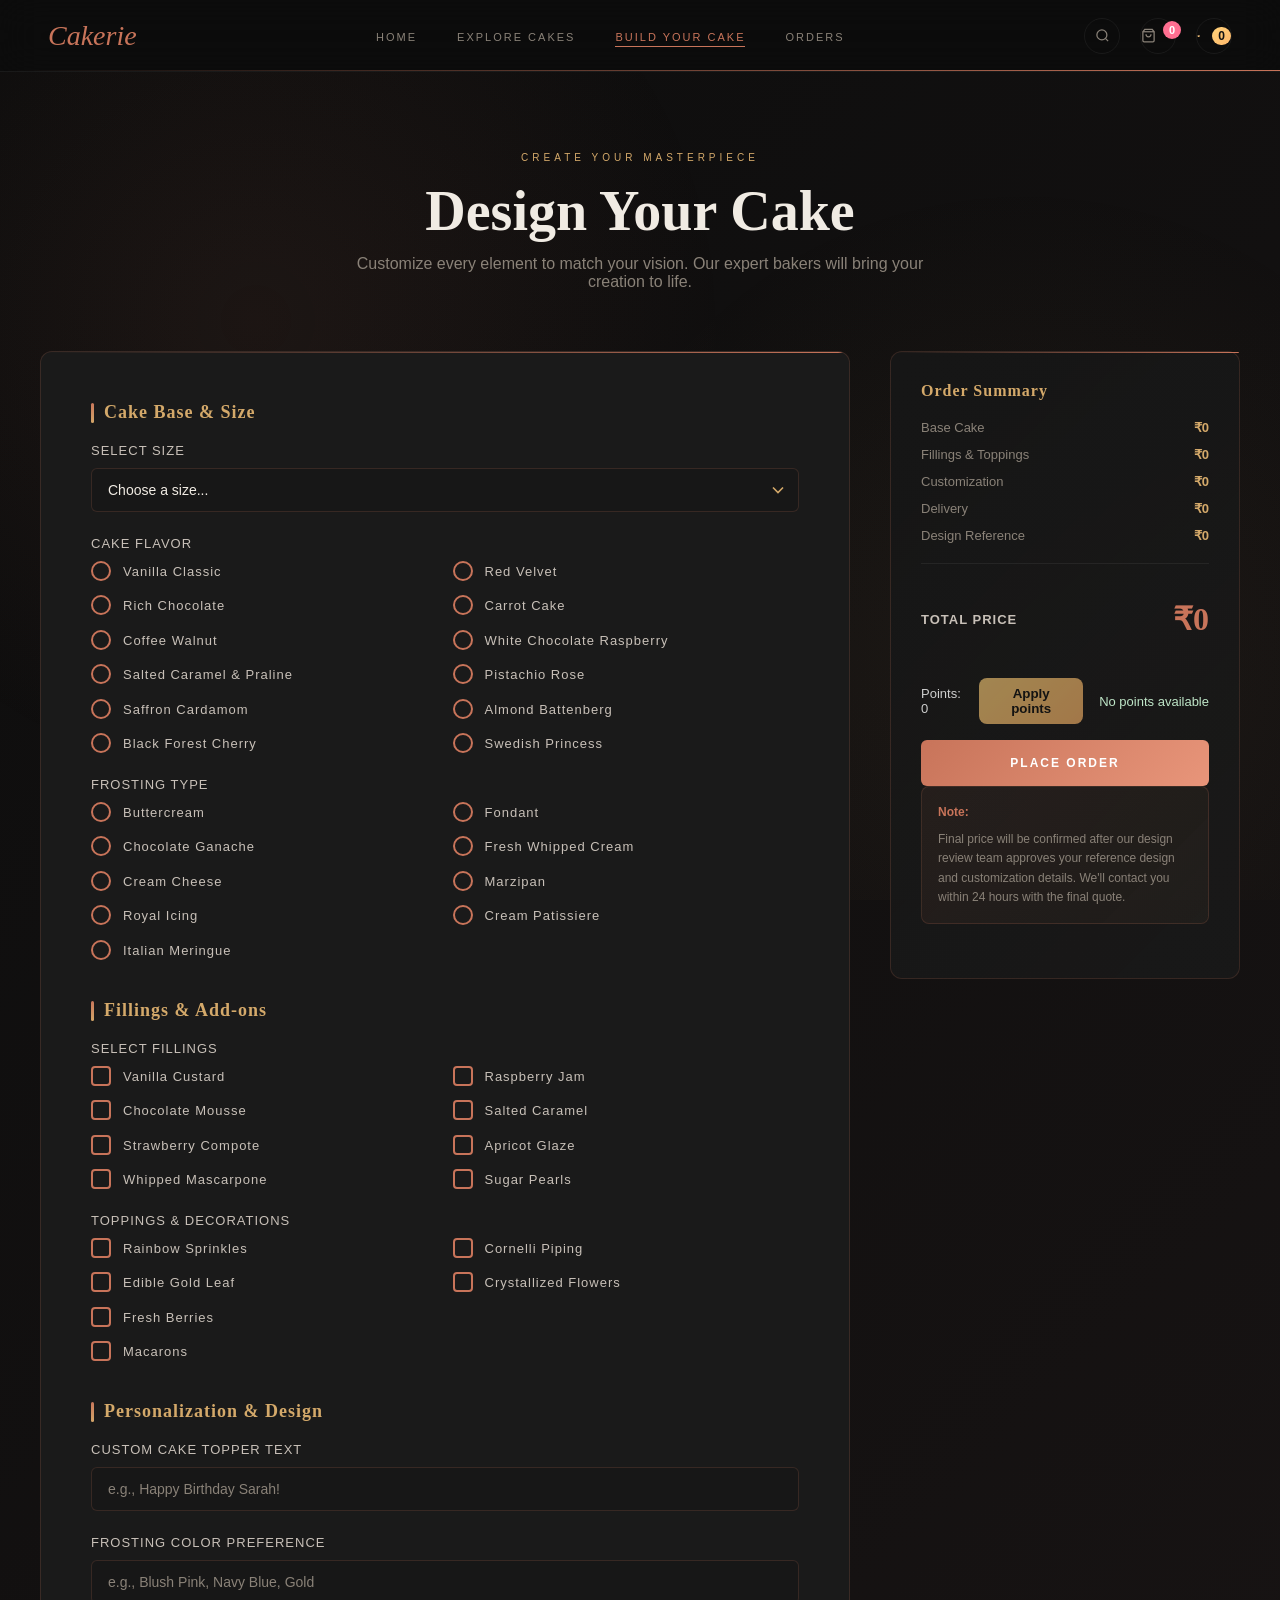
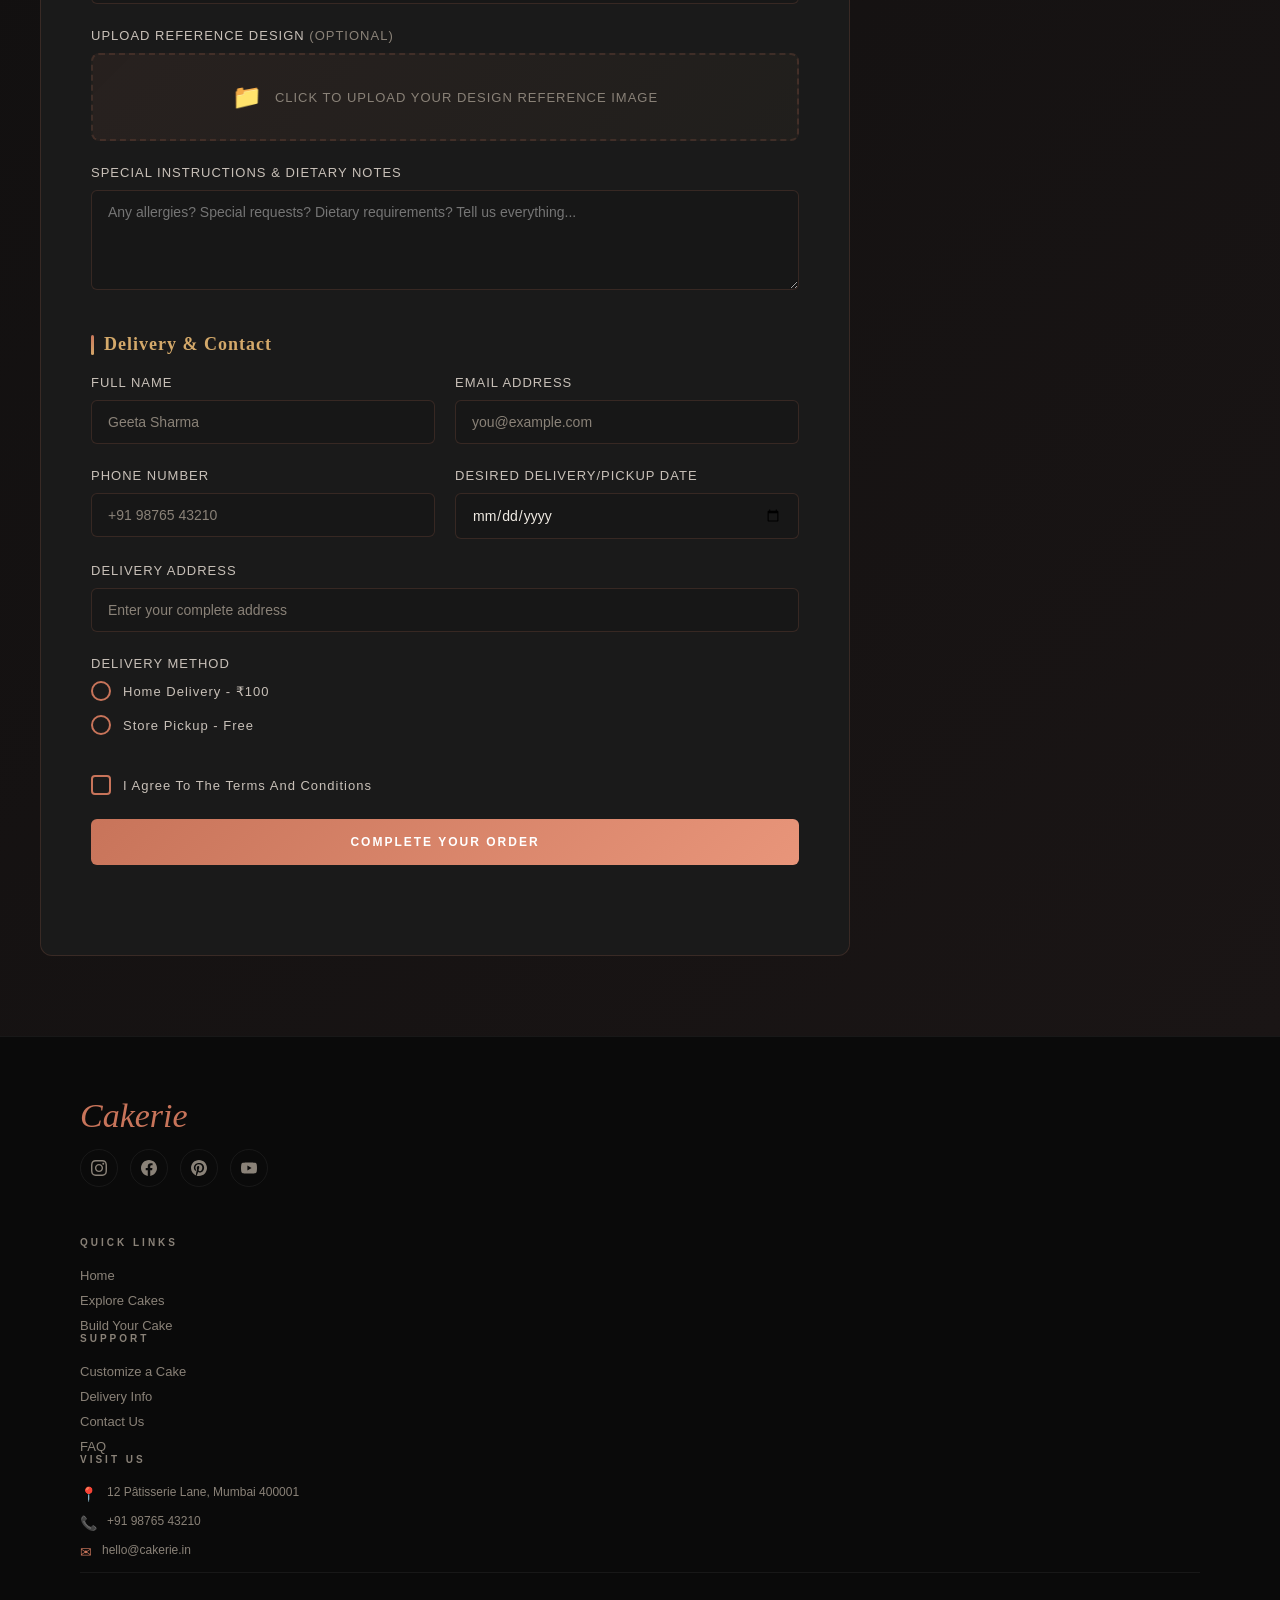
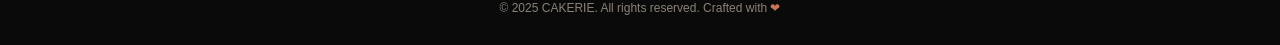
==== commit 0172f347: "Added order and cart files and made changes in existing files" ====
--- a/build.html
+++ b/build.html
@@ -48,7 +48,7 @@
       min-height: 100vh;
       padding: 80px 40px;
       position: relative;
-      overflow: hidden;
+      overflow: visible;
     }
     .build-page::before {
       content: '';
@@ -95,6 +95,7 @@
     }
     .build-content {
       display: grid;
+      
       grid-template-columns: 1fr 350px;
       gap: 40px;
       animation: fadeInUp 0.8s ease 0.4s both;
@@ -292,9 +293,7 @@
       position: relative;
       margin-bottom: 24px;
     }
-    .file-upload-input {
-      display: none;
-    }
+   
     .file-upload-label {
       display: flex;
       align-items: center;
@@ -335,6 +334,7 @@
     }
     .price-sidebar {
       animation: fadeInRight 0.8s ease 0.5s both;
+    
     }
     .price-card {
       background: linear-gradient(135deg, var(--bg-card) 0%, rgba(26,26,26,0.8) 100%);
@@ -412,18 +412,16 @@
       color: var(--accent);
       animation: priceFlip 0.6s cubic-bezier(0.34,1.56,0.64,1) both;
     }
-    .price-tag {
-      display: inline-block;
-      background: linear-gradient(135deg, var(--accent), var(--accent-light));
-      color: white;
-      padding: 2px 8px;
-      border-radius: 4px;
-      font-size: 10px;
-      font-weight: 700;
-      text-transform: uppercase;
-      letter-spacing: 0.5px;
-      animation: badgePop 0.6s cubic-bezier(0.34,1.56,0.64,1) 0.3s both;
-    }
+    .price-card {
+      background: linear-gradient(135deg, var(--bg-card) 0%, rgba(26,26,26,0.8) 100%);
+      border: 1px solid var(--border);
+      border-radius: 12px;
+      padding: 30px;
+      position: sticky;
+      top: 100px;
+      animation: slideInFormUp 0.8s ease 0.5s both;
+    }
+    
     .summary-section {
       background: linear-gradient(135deg, rgba(200,116,90,0.08) 0%, rgba(212,169,106,0.04) 100%);
       border: 1px solid var(--border);
@@ -753,6 +751,7 @@
     <li><a href="index.html">Home</a></li>
     <li><a href="explore.html">Explore Cakes</a></li>
     <li><a href="build.html" class="active">Build Your Cake</a></li>
+    <li><a href="order.html" >Orders</a></li>
   </ul>
   
   <div class="nav-right">
@@ -763,12 +762,15 @@
           <path d="m21 21-4.35-4.35"/>
         </svg>
       </a>
-      <a href="#" class="nav-icon" title="Cart">
+      <a href="cart.html" class="nav-icon" title="Cart">
         <svg width="15" height="15" fill="none" stroke="currentColor" stroke-width="2" viewBox="0 0 24 24">
           <path d="M6 2 3 6v14a2 2 0 0 0 2 2h14a2 2 0 0 0 2-2V6l-3-4z"/>
           <line x1="3" y1="6" x2="21" y2="6"/>
+
+            
           <path d="M16 10a4 4 0 0 1-8 0"/>
         </svg>
+        <span class="cart-count" aria-hidden="true">0</span>
       </a>
       <a href="#" class="nav-icon" title="Settings">
         <svg width="15" height="15" fill="none" stroke="currentColor" stroke-width="2" viewBox="0 0 24 24">
@@ -1032,7 +1034,7 @@
             <div class="form-group">
               <label for="design-file">Upload Reference Design<span style="color: var(--text-muted);"> (Optional)</span></label>
               <div class="file-upload-wrapper">
-                <input type="file" id="design-file" name="design_file" class="file-upload-input" accept="image/*">
+                <input type="file" id="design-file" name="design_file" class="file-upload-input" hidden="hidden" accept="image/*">
                 <label for="design-file" class="file-upload-label">
                   <span class="file-icon">📁</span>
                   <span class="file-upload-text">Click to upload your design reference image</span>
@@ -1104,7 +1106,6 @@
             </button>
           </div>
         </form>
-
         <div class="price-sidebar">
           <div class="price-card">
             <div class="price-title">Order Summary</div>
@@ -1137,6 +1138,15 @@
               <span class="price-value">₹1,650</span>
             </div>
 
+            <div style="margin-top:8px;display:flex;gap:8px;align-items:center">
+              <div id="loyaltyInfo" style="font-size:13px;color:#cfcfcf">Points: <span id="buildPoints">0</span></div>
+              <input type="checkbox" id="applyLoyaltyBuild" style="display:none">
+              <button id="applyLoyaltyBuildBtn" style="margin-left:auto;padding:8px 12px;border-radius:8px;border:none;background:linear-gradient(135deg,#ffd27a,#ffb86b);color:#111;font-weight:700;cursor:pointer">Apply points</button>
+              <div id="buildLoyaltyPreview" style="margin-left:8px;color:#bfe6c8;font-size:13px;white-space:nowrap">You save: ₹0</div>
+            </div>
+
+            <button id="placeOrderSidebar" type="button" class="submit-btn" style="margin-top:16px">Place Order</button>
+
             <div class="summary-section">
               <strong style="color: var(--accent); display: block; margin-bottom: 8px;">Note:</strong>
               Final price will be confirmed after our design review team approves your reference design and customization details. We'll contact you within 24 hours with the final quote.
@@ -1151,7 +1161,7 @@
     <div class="footer-grid">
       <div>
         <a href="index.html" class="footer-logo">Cakerie</a>
-        <p class="footer-tagline">Artisan cakes crafted with love for life's most precious moments.</p>
+ 
         <div class="footer-socials">
           <a href="#" class="social-icon" title="Instagram">
             <svg width="16" height="16" fill="currentColor" viewBox="0 0 24 24"><path d="M12 2.163c3.204 0 3.584.012 4.85.07 3.252.148 4.771 1.691 4.919 4.919.058 1.265.069 1.645.069 4.849 0 3.205-.012 3.584-.069 4.849-.149 3.225-1.664 4.771-4.919 4.919-1.266.058-1.644.07-4.85.07-3.204 0-3.584-.012-4.849-.07-3.26-.149-4.771-1.699-4.919-4.92-.058-1.265-.07-1.644-.07-4.849 0-3.204.013-3.583.07-4.849.149-3.227 1.664-4.771 4.919-4.919 1.266-.057 1.645-.069 4.849-.069zm0-2.163c-3.259 0-3.667.014-4.947.072-4.358.2-6.78 2.618-6.98 6.98-.059 1.281-.073 1.689-.073 4.948 0 3.259.014 3.668.072 4.948.2 4.358 2.618 6.78 6.98 6.98 1.281.058 1.689.072 4.948.072 3.259 0 3.668-.014 4.948-.072 4.354-.2 6.782-2.618 6.979-6.98.059-1.28.073-1.689.073-4.948 0-3.259-.014-3.667-.072-4.947-.196-4.354-2.617-6.78-6.979-6.98-1.281-.059-1.69-.073-4.949-.073zm0 5.838c-3.403 0-6.162 2.759-6.162 6.162s2.759 6.163 6.162 6.163 6.162-2.759 6.162-6.163c0-3.403-2.759-6.162-6.162-6.162zm0 10.162c-2.209 0-4-1.79-4-4 0-2.209 1.791-4 4-4s4 1.791 4 4c0 2.21-1.791 4-4 4zm6.406-11.845c-.796 0-1.441.645-1.441 1.44s.645 1.44 1.441 1.44c.795 0 1.439-.645 1.439-1.44s-.644-1.44-1.439-1.44z"/></svg>
@@ -1167,7 +1177,95 @@
           </a>
         </div>
       </div>
-      <div>
+        </div>
+        <script src="cart.js"></script>
+        <script>
+          // handle build page form submit -> save order and redirect to orders
+          (function(){
+            var form = document.querySelector('.form-wrapper');
+            if(!form) return;
+            form.addEventListener('submit', function(e){
+              e.preventDefault();
+              // collect basic details
+              var name = document.getElementById('full-name').value || '';
+              var phone = document.getElementById('phone').value || '';
+              var addr = document.getElementById('address').value || '';
+              var notes = document.getElementById('special-notes') ? document.getElementById('special-notes').value : '';
+              // read summary price if present
+              var priceEl = document.querySelector('.price-value');
+              var total = 0;
+              if(priceEl) total = parseFloat(priceEl.textContent.replace(/[^0-9.]/g,'')) || 0;
+
+              // build order description from selected options (collect checked inputs)
+              var selections = [];
+              Array.prototype.slice.call(form.querySelectorAll('input:checked, select')).forEach(function(el){
+                if(el.tagName.toLowerCase()==='select'){
+                  if(el.value) selections.push(el.options[el.selectedIndex].text);
+                } else if(el.type === 'radio' || el.type === 'checkbox'){
+                  var label = form.querySelector('label[for="'+el.id+'"]');
+                  if(label) selections.push(label.textContent.trim());
+                }
+              });
+
+              var order = {
+                items: [{ name: 'Custom Cake', desc: selections.join(', '), qty:1, price: total }],
+                totals: { sub: total, shipping: 100, tax: Math.round(total*0.05), total: Math.round(total + 100 + total*0.05) },
+                customer: { name: name, phone: phone, address: addr, notes: notes },
+                status: 'Preparing'
+              };
+
+              // if loyalty checkbox is checked, redeem points and adjust totals
+              try{
+                var applyEl = document.getElementById('applyLoyaltyBuild');
+                if(applyEl && applyEl.checked && window.readPoints && window.redeemPoints){
+                  var avail = window.readPoints();
+                  var sub = total || 0;
+                  var ptsUse = Math.min(avail, Math.floor(sub));
+                  if(ptsUse > 0){
+                    var discount = ptsUse; // 1 point = ₹1
+                    window.redeemPoints(ptsUse, sub);
+                    order.totals.loyalty_redeemed = ptsUse;
+                    order.totals.loyalty_discount = discount;
+                    order.totals.total = Math.round(order.totals.total - discount);
+                    order.items[0].price = Math.round(order.items[0].price - discount);
+                  }
+                }
+              }catch(e){}
+              if(window.saveOrder) window.saveOrder(order);
+              // show simple confirmation then go to orders
+              alert('Order received. You will be redirected to Orders.');
+              window.location.href = 'order.html';
+            });
+            // sidebar place order button triggers the same submit flow
+            var sidebarBtn = document.getElementById('placeOrderSidebar');
+            if(sidebarBtn){
+              sidebarBtn.addEventListener('click', function(){
+                if(form.requestSubmit) form.requestSubmit();
+                else {
+                  var s = form.querySelector('button[type="submit"]');
+                  if(s) s.click();
+                }
+              });
+            }
+
+            // show loyalty points balance in sidebar and allow simple preview of discount
+            try{
+              function refreshBuildPoints(){ var el = document.getElementById('buildPoints'); if(!el) return; var pts = (window.readPoints && window.readPoints()) || parseInt(localStorage.getItem('cakerie_points')||'0',10) || 0; el.textContent = pts; refreshBuildPreview(); }
+              refreshBuildPoints();
+              window.addEventListener('storage', function(e){ if(e.key === 'cakerie_points' || e.key === 'cakerie_cart') refreshBuildPoints(); });
+              var applyEl = document.getElementById('applyLoyaltyBuild');
+              var priceEl = document.querySelector('.price-value');
+              if(priceEl && !priceEl.getAttribute('data-original')){ var num = parseFloat(priceEl.textContent.replace(/[^0-9.]/g,'')) || 0; priceEl.setAttribute('data-original', String(num)); }
+              function refreshBuildPreview(){ try{ if(!priceEl) return; var orig = parseFloat(priceEl.getAttribute('data-original')||'0') || 0; var pts = (window.readPoints && window.readPoints()) || 0; var previewEl = document.getElementById('buildLoyaltyPreview'); var btn = document.getElementById('applyLoyaltyBuildBtn'); var chk = applyEl; if(!previewEl) return; var ptsUse = Math.min(pts, Math.floor(orig)); if(ptsUse <= 0){ previewEl.textContent = 'No points available'; if(btn){ btn.disabled = true; btn.style.opacity = '0.6'; } } else { var discount = ptsUse; previewEl.textContent = 'You save: ₹' + discount; if(btn){ btn.disabled = false; btn.style.opacity = '1'; } } if(chk && chk.checked){ var applied = Math.min(pts, Math.floor(orig)); previewEl.textContent = 'Applied: -₹' + applied; if(btn) btn.textContent = 'Remove points'; // show reduced price in the UI
+                    priceEl.textContent = '₹' + (orig - applied).toLocaleString();
+                  } else { if(btn) btn.textContent = 'Apply points'; priceEl.textContent = '₹' + orig.toLocaleString(); } }catch(e){} }
+              // toggle button toggles the hidden checkbox and updates preview/price
+              var btn = document.getElementById('applyLoyaltyBuildBtn'); if(btn){ btn.addEventListener('click', function(){ var chk = document.getElementById('applyLoyaltyBuild'); chk.checked = !chk.checked; if(chk.checked) this.textContent = 'Remove points'; else this.textContent = 'Apply points'; refreshBuildPreview(); try{ window.dispatchEvent(new Event('cartchange')); }catch(e){} }); }
+              if(applyEl){ applyEl.addEventListener('change', function(){ refreshBuildPoints(); refreshBuildPreview(); }); }
+              refreshBuildPreview();
+            }catch(e){}
+          })();
+        </script>
         <div class="footer-heading">Quick Links</div>
         <div class="footer-links">
           <a href="index.html">Home</a>
@@ -1205,6 +1303,8 @@
       © 2025 CAKERIE. All rights reserved. Crafted with <span class="heart">❤</span>
     </div>
   </footer>
+
 <script src="script.js"></script>
+
 </body>
 </html>
--- a/style.css
+++ b/style.css
@@ -227,7 +227,7 @@
   font-size: 14px;
   transition: all 0.3s ease;
   position: relative;
-  overflow: hidden;
+  overflow: visible;
   text-decoration: none;
 }
 .nav-icon::before {
@@ -244,7 +244,15 @@
   border-color: var(--accent);
 }
 .nav-icon:hover::before { transform: scale(1); }
-.nav-icon svg, .nav-icon span { position: relative; z-index: 1; }
+.nav-icon svg { position: relative; z-index: 1; display: block; margin: 0 auto; }
+.nav-icon span { position: relative; z-index: 1; }
+
+/* Active state for nav icons (visible when on the cart page) */
+.nav-icon.active {
+  color: #fff;
+  border-color: var(--accent);
+}
+.nav-icon.active::before { transform: scale(1); }
 
 
 .hamburger {
@@ -255,6 +263,72 @@
   cursor: pointer;
 }
 
+/* Add-to-cart button styles */
+.add-cart {
+  position: absolute;
+  left: 50%;
+  top: 50%;
+  transform: translate(-50%, 20px) scale(0.96);
+  opacity: 0;
+  background: linear-gradient(135deg, #ff6f91, #ff9aac);
+  color: #fff;
+  border: none;
+  padding: 10px 18px;
+  border-radius: 999px;
+  font-weight: 600;
+  letter-spacing: 0.6px;
+  cursor: pointer;
+  box-shadow: 0 10px 30px rgba(255,111,145,0.25);
+  transition: all 0.32s cubic-bezier(0.2,0.9,0.2,1);
+  z-index: 4;
+  pointer-events: none;
+}
+
+.card:hover .add-cart {
+  opacity: 1;
+  transform: translate(-50%, -8px) scale(1);
+  pointer-events: auto;
+}
+
+.add-cart:active {
+  transform: translate(-50%, -6px) scale(0.98);
+}
+
+/* Cart count badge */
+.cart-count {
+  display: inline-block;
+  min-width: 18px;
+  height: 18px;
+  line-height: 18px;
+  font-size: 11px;
+  text-align: center;
+  background: #ff6f91;
+  color: #fff;
+  border-radius: 999px;
+  padding: 0 6px;
+  position: absolute;
+  top: -6px;
+  right: -6px;
+  font-weight: 700;
+  z-index: 2;
+}
+
+/* small toast */
+.cart-toast {
+  position: fixed;
+  right: 24px;
+  bottom: 24px;
+  background: rgba(20,20,20,0.9);
+  color: #fff;
+  padding: 12px 16px;
+  border-radius: 10px;
+  box-shadow: 0 10px 30px rgba(0,0,0,0.5);
+  z-index: 9999;
+  transform: translateY(12px);
+  opacity: 0;
+  transition: all 0.28s ease;
+}
+.cart-toast.show { opacity: 1; transform: translateY(0); }
 
 
 @media (max-width: 767px) {
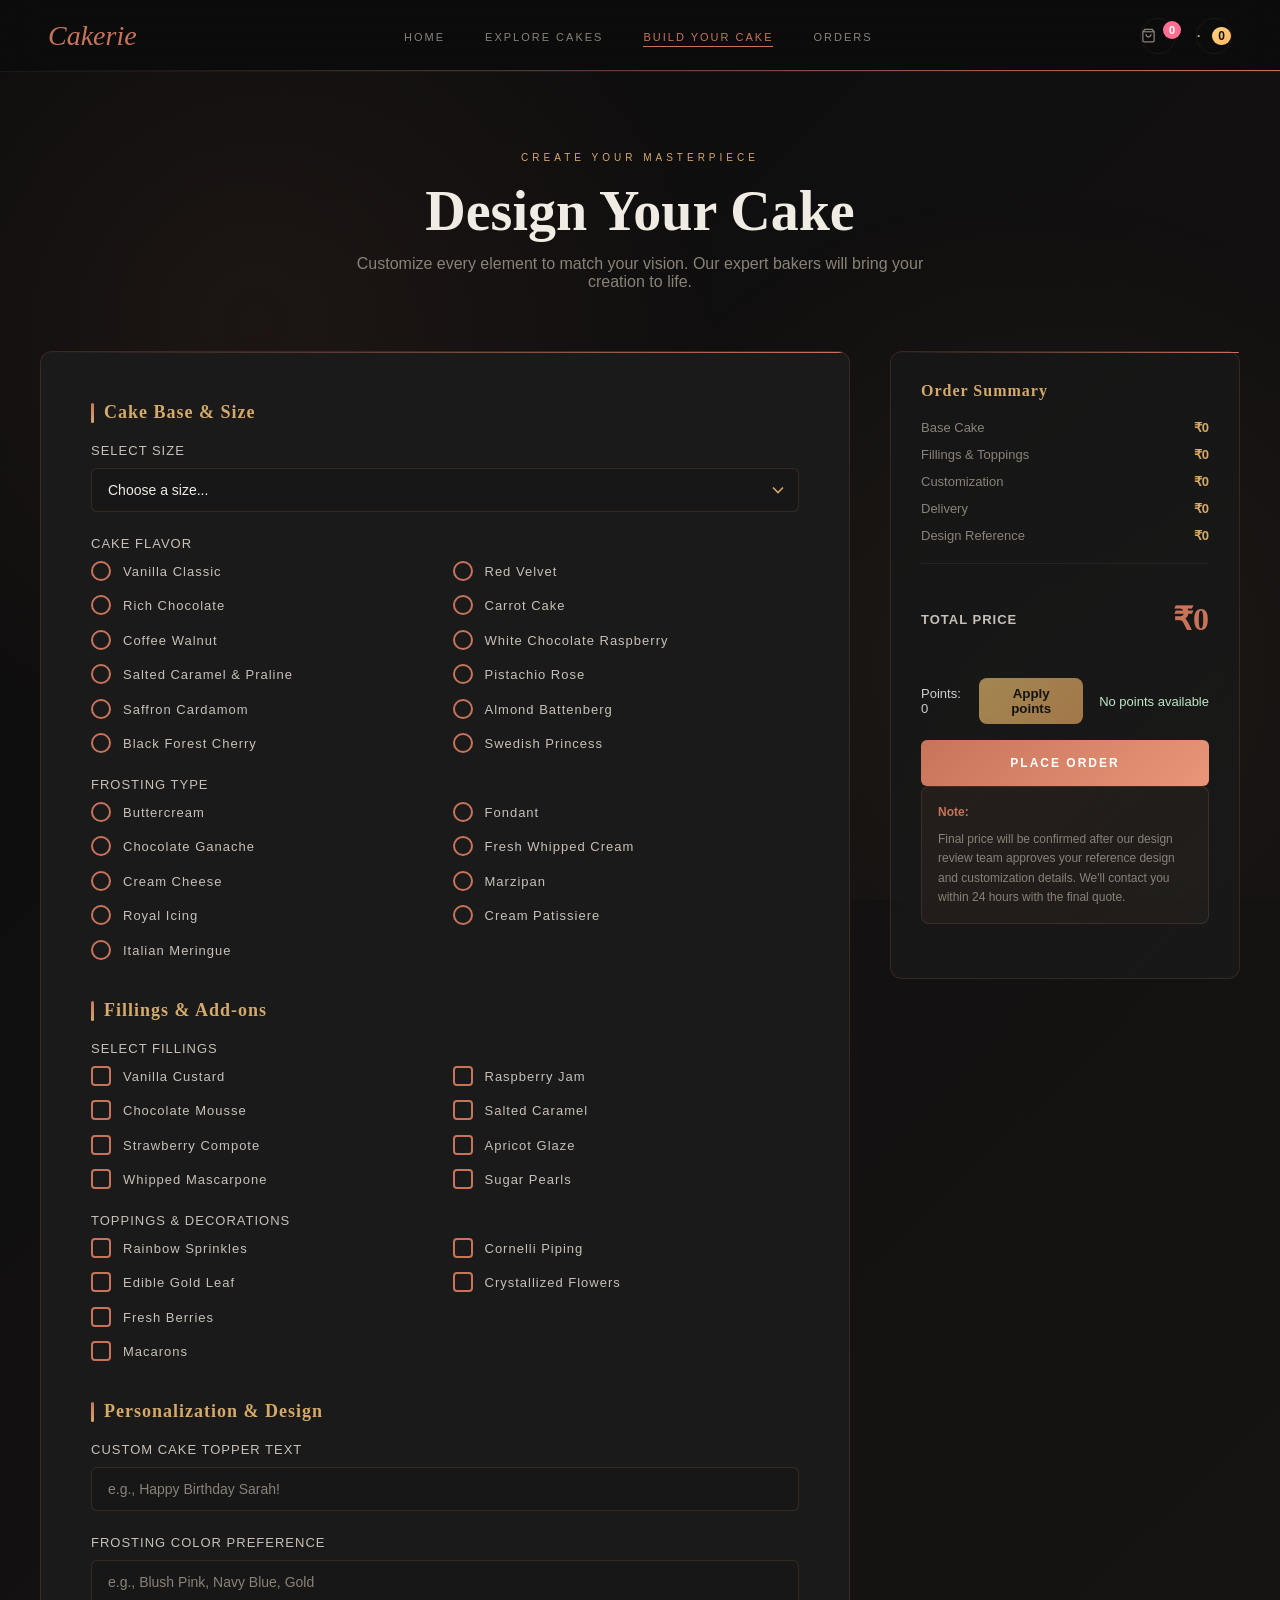
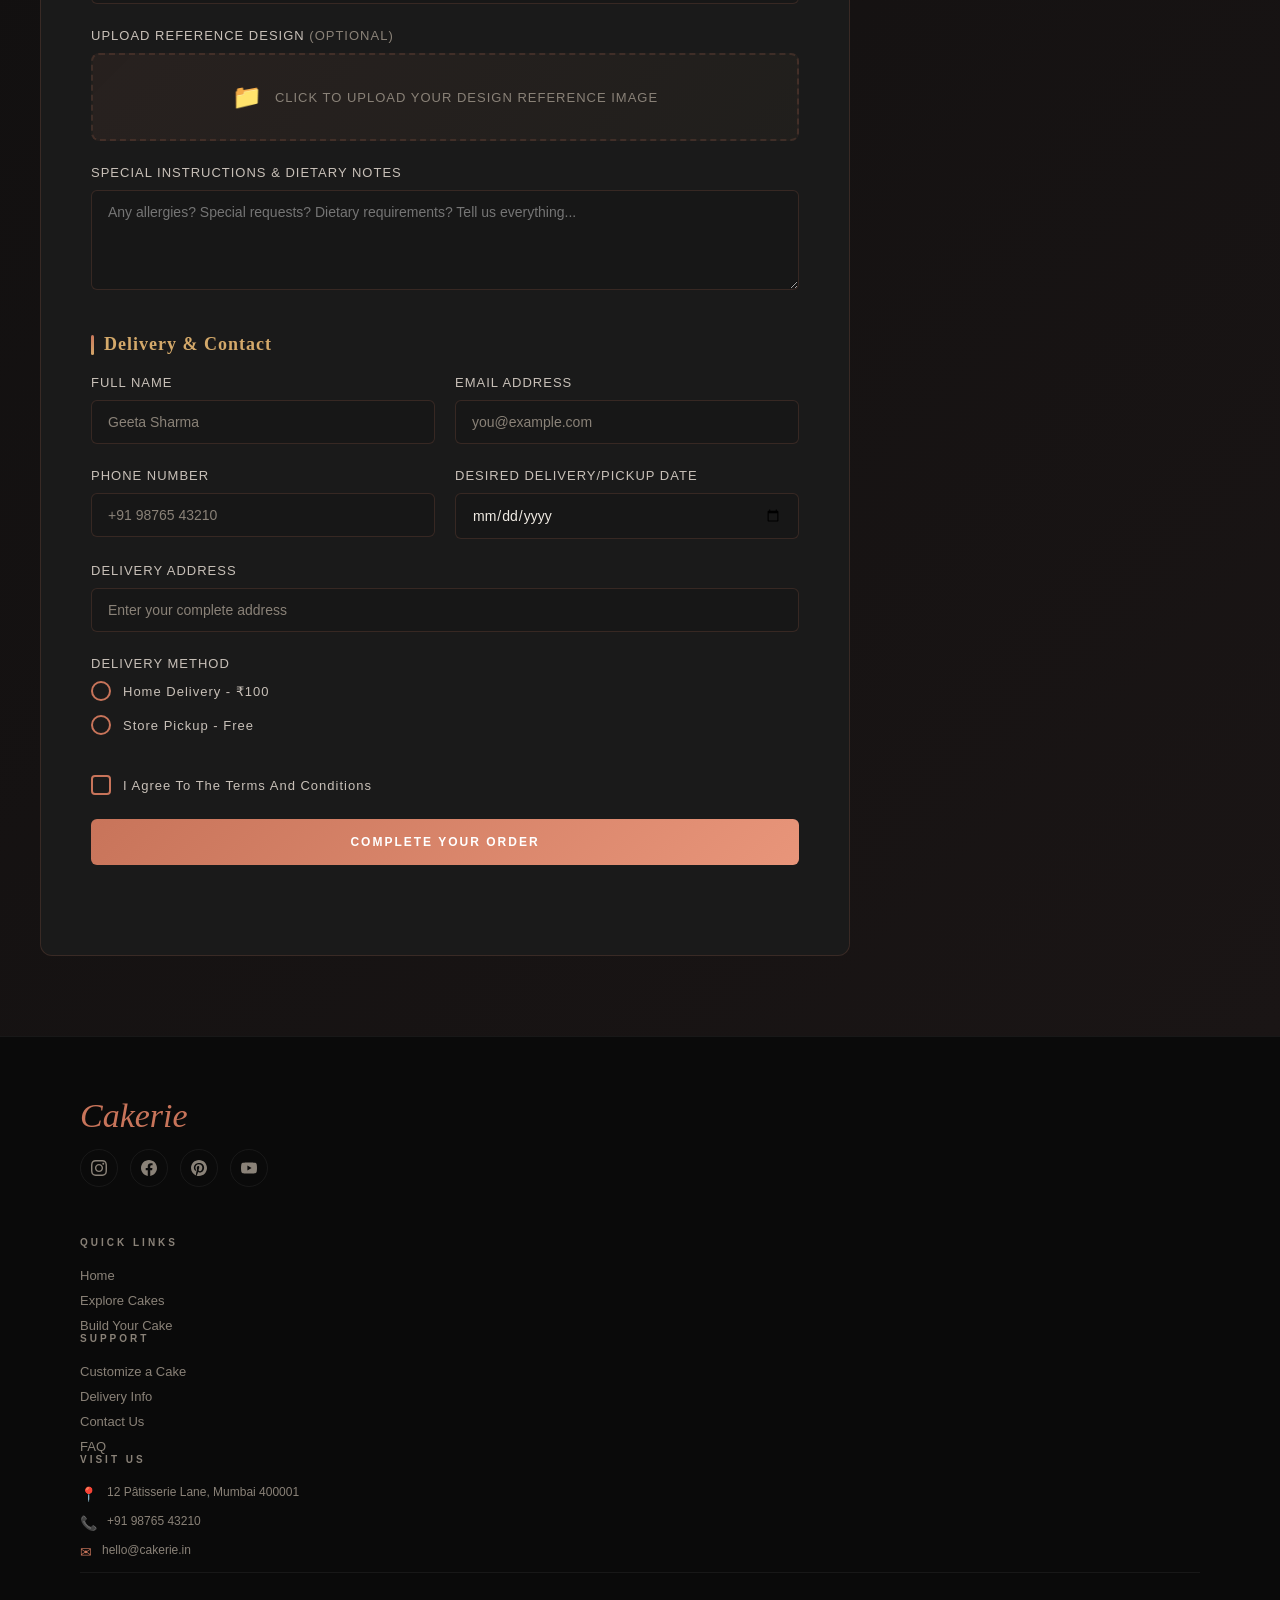
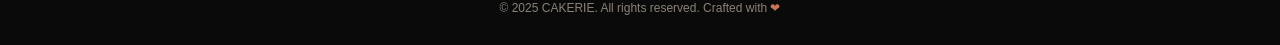
==== commit 34742ccd: "Made changes in cart.html" ====
--- a/build.html
+++ b/build.html
@@ -1,47 +1,96 @@
 <!DOCTYPE html>
 <html lang="en">
+
 <head>
   <meta charset="UTF-8" />
-  <meta name="viewport" content="width=device-width, initial-scale=1.0"/>
+  <meta name="viewport" content="width=device-width, initial-scale=1.0" />
   <title>Build Your Cake – Cakerie</title>
-  <link rel="stylesheet" href="style.css"/>
+  <link rel="stylesheet" href="style.css" />
   <style>
-  
     @keyframes slideInFormUp {
-      from { opacity: 0; transform: translateY(60px) scale(0.95); }
-      to { opacity: 1; transform: translateY(0) scale(1); }
+      from {
+        opacity: 0;
+        transform: translateY(60px) scale(0.95);
+      }
+
+      to {
+        opacity: 1;
+        transform: translateY(0) scale(1);
+      }
     }
 
     @keyframes formFieldGlow {
-      0%, 100% { box-shadow: 0 0 0 rgba(200,116,90,0.2); }
-      50% { box-shadow: 0 0 15px rgba(200,116,90,0.4); }
+
+      0%,
+      100% {
+        box-shadow: 0 0 0 rgba(200, 116, 90, 0.2);
+      }
+
+      50% {
+        box-shadow: 0 0 15px rgba(200, 116, 90, 0.4);
+      }
     }
 
     @keyframes checkboxPulse {
-      0% { transform: scale(1); }
-      50% { transform: scale(1.1); }
-      100% { transform: scale(1); }
+      0% {
+        transform: scale(1);
+      }
+
+      50% {
+        transform: scale(1.1);
+      }
+
+      100% {
+        transform: scale(1);
+      }
     }
 
     @keyframes priceFlip {
-      from { opacity: 0; transform: rotateY(90deg); }
-      to { opacity: 1; transform: rotateY(0deg); }
+      from {
+        opacity: 0;
+        transform: rotateY(90deg);
+      }
+
+      to {
+        opacity: 1;
+        transform: rotateY(0deg);
+      }
     }
 
     @keyframes buttonHoverGlow {
-      0%, 100% { box-shadow: 0 0 20px rgba(200,116,90,0.3); }
-      50% { box-shadow: 0 0 35px rgba(200,116,90,0.6); }
+
+      0%,
+      100% {
+        box-shadow: 0 0 20px rgba(200, 116, 90, 0.3);
+      }
+
+      50% {
+        box-shadow: 0 0 35px rgba(200, 116, 90, 0.6);
+      }
     }
 
     @keyframes labelFloat {
-      from { opacity: 0; transform: translateX(-20px); }
-      to { opacity: 1; transform: translateX(0); }
+      from {
+        opacity: 0;
+        transform: translateX(-20px);
+      }
+
+      to {
+        opacity: 1;
+        transform: translateX(0);
+      }
     }
 
     @keyframes expandBorder {
-      from { width: 0; }
-      to { width: 100%; }
-    }
+      from {
+        width: 0;
+      }
+
+      to {
+        width: 100%;
+      }
+    }
+
     .build-page {
       margin-top: 72px;
       background: linear-gradient(135deg, var(--bg-dark) 0%, #1a1515 100%);
@@ -50,6 +99,7 @@
       position: relative;
       overflow: visible;
     }
+
     .build-page::before {
       content: '';
       position: fixed;
@@ -57,27 +107,31 @@
       left: 0;
       right: 0;
       bottom: 0;
-      background: 
-        radial-gradient(circle at 20% 30%, rgba(200,116,90,0.08) 0%, transparent 40%),
-        radial-gradient(circle at 80% 70%, rgba(212,169,106,0.06) 0%, transparent 40%);
+      background:
+        radial-gradient(circle at 20% 30%, rgba(200, 116, 90, 0.08) 0%, transparent 40%),
+        radial-gradient(circle at 80% 70%, rgba(212, 169, 106, 0.06) 0%, transparent 40%);
       pointer-events: none;
       z-index: 1;
     }
+
     .build-container {
       max-width: 1200px;
       margin: 0 auto;
       position: relative;
       z-index: 2;
     }
+
     .build-header {
       text-align: center;
       margin-bottom: 60px;
       animation: fadeInDown 0.8s ease 0.2s both;
     }
+
     .build-header .section-label {
       color: var(--accent-gold);
       animation: fadeInUp 0.6s ease backwards;
     }
+
     .build-title {
       font-family: var(--font-serif);
       font-size: clamp(36px, 5vw, 56px);
@@ -86,6 +140,7 @@
       margin: 16px 0 12px;
       animation: fadeInUp 0.8s ease 0.2s both;
     }
+
     .build-subtitle {
       font-size: 16px;
       color: var(--text-muted);
@@ -93,18 +148,21 @@
       margin: 0 auto;
       animation: fadeInUp 0.8s ease 0.3s both;
     }
+
     .build-content {
       display: grid;
-      
+
       grid-template-columns: 1fr 350px;
       gap: 40px;
       animation: fadeInUp 0.8s ease 0.4s both;
     }
+
     @media (max-width: 1024px) {
       .build-content {
         grid-template-columns: 1fr;
       }
     }
+
     .form-wrapper {
       background: var(--bg-card2);
       border: 1px solid var(--border);
@@ -113,6 +171,7 @@
       position: relative;
       overflow: hidden;
     }
+
     .form-wrapper::before {
       content: '';
       position: absolute;
@@ -124,15 +183,32 @@
       animation: shimmer 3s linear infinite;
       background-size: 200% auto;
     }
+
     .form-section {
       margin-bottom: 40px;
       animation: slideInFormUp 0.8s ease backwards;
     }
-    .form-section:nth-child(1) { animation-delay: 0.5s; }
-    .form-section:nth-child(2) { animation-delay: 0.6s; }
-    .form-section:nth-child(3) { animation-delay: 0.7s; }
-    .form-section:nth-child(4) { animation-delay: 0.8s; }
-    .form-section:nth-child(5) { animation-delay: 0.9s; }
+
+    .form-section:nth-child(1) {
+      animation-delay: 0.5s;
+    }
+
+    .form-section:nth-child(2) {
+      animation-delay: 0.6s;
+    }
+
+    .form-section:nth-child(3) {
+      animation-delay: 0.7s;
+    }
+
+    .form-section:nth-child(4) {
+      animation-delay: 0.8s;
+    }
+
+    .form-section:nth-child(5) {
+      animation-delay: 0.9s;
+    }
+
     .section-title {
       font-family: var(--font-display);
       font-size: 18px;
@@ -145,6 +221,7 @@
       letter-spacing: 1px;
       animation: labelFloat 0.6s ease backwards;
     }
+
     .section-title::before {
       content: '';
       flex: 0 0 3px;
@@ -153,13 +230,24 @@
       border-radius: 2px;
       animation: expandBorder 0.6s ease-out 0.1s forwards;
     }
+
     .form-group {
       margin-bottom: 24px;
       animation: fadeInUp 0.5s ease backwards;
     }
-    .form-group:nth-child(1) { animation-delay: 0s; }
-    .form-group:nth-child(2) { animation-delay: 0.1s; }
-    .form-group:nth-child(3) { animation-delay: 0.2s; }
+
+    .form-group:nth-child(1) {
+      animation-delay: 0s;
+    }
+
+    .form-group:nth-child(2) {
+      animation-delay: 0.1s;
+    }
+
+    .form-group:nth-child(3) {
+      animation-delay: 0.2s;
+    }
+
     label {
       display: block;
       font-size: 13px;
@@ -170,6 +258,7 @@
       margin-bottom: 10px;
       transition: color 0.3s ease;
     }
+
     input[type="text"],
     input[type="email"],
     input[type="tel"],
@@ -186,9 +275,10 @@
       color: var(--text-primary);
       font-family: var(--font-body);
       font-size: 14px;
-      transition: all 0.3s cubic-bezier(0.4,0,0.2,1);
+      transition: all 0.3s cubic-bezier(0.4, 0, 0.2, 1);
       position: relative;
     }
+
     input[type="text"]:focus,
     input[type="email"]:focus,
     input[type="tel"]:focus,
@@ -202,9 +292,11 @@
       border-color: var(--accent);
       box-shadow: 0 0 0 3px rgba(200, 116, 90, 0.15);
     }
+
     input::placeholder {
       color: var(--text-muted);
     }
+
     select {
       cursor: pointer;
       appearance: none;
@@ -214,32 +306,38 @@
       background-size: 20px;
       padding-right: 38px;
     }
+
     .form-row {
       display: grid;
       grid-template-columns: 1fr 1fr;
       gap: 20px;
     }
+
     @media (max-width: 768px) {
       .form-row {
         grid-template-columns: 1fr;
       }
     }
+
     .options-grid {
       display: grid;
       grid-template-columns: repeat(2, 1fr);
       gap: 15px;
     }
+
     @media (max-width: 768px) {
       .options-grid {
         grid-template-columns: 1fr;
       }
     }
+
     .radio-group,
     .checkbox-group {
       display: flex;
       flex-direction: column;
       gap: 14px;
     }
+
     .radio-option,
     .checkbox-option {
       display: flex;
@@ -249,10 +347,23 @@
       position: relative;
       animation: slideInFormUp 0.5s ease backwards;
     }
-    .radio-option:nth-child(1) { animation-delay: 0s; }
-    .radio-option:nth-child(2) { animation-delay: 0.1s; }
-    .radio-option:nth-child(3) { animation-delay: 0.2s; }
-    .radio-option:nth-child(4) { animation-delay: 0.3s; }
+
+    .radio-option:nth-child(1) {
+      animation-delay: 0s;
+    }
+
+    .radio-option:nth-child(2) {
+      animation-delay: 0.1s;
+    }
+
+    .radio-option:nth-child(3) {
+      animation-delay: 0.2s;
+    }
+
+    .radio-option:nth-child(4) {
+      animation-delay: 0.3s;
+    }
+
     .radio-option input[type="radio"],
     .checkbox-option input[type="checkbox"] {
       appearance: none;
@@ -266,16 +377,18 @@
       position: relative;
       flex-shrink: 0;
     }
+
     .checkbox-option input[type="checkbox"] {
       border-radius: 4px;
     }
+
     .radio-option input[type="radio"]:checked,
     .checkbox-option input[type="checkbox"]:checked {
       background: var(--accent);
       box-shadow: 0 0 12px rgba(200, 116, 90, 0.6);
       animation: checkboxPulse 0.3s ease;
     }
-    
+
     .radio-option label,
     .checkbox-option label {
       font-size: 13px;
@@ -285,22 +398,24 @@
       margin: 0;
       transition: color 0.3s ease;
     }
+
     .radio-option:hover label,
     .checkbox-option:hover label {
       color: var(--accent);
     }
+
     .file-upload-wrapper {
       position: relative;
       margin-bottom: 24px;
     }
-   
+
     .file-upload-label {
       display: flex;
       align-items: center;
       justify-content: center;
       gap: 12px;
       padding: 28px;
-      background: linear-gradient(135deg, rgba(200,116,90,0.08) 0%, rgba(212,169,106,0.04) 100%);
+      background: linear-gradient(135deg, rgba(200, 116, 90, 0.08) 0%, rgba(212, 169, 106, 0.04) 100%);
       border: 2px dashed var(--border);
       border-radius: 8px;
       cursor: pointer;
@@ -312,12 +427,13 @@
       letter-spacing: 1px;
       animation: slideInFormUp 0.6s ease backwards;
     }
+
     .file-upload-label:hover {
       border-color: var(--accent);
-      background: linear-gradient(135deg, rgba(200,116,90,0.15) 0%, rgba(212,169,106,0.08) 100%);
+      background: linear-gradient(135deg, rgba(200, 116, 90, 0.15) 0%, rgba(212, 169, 106, 0.08) 100%);
       color: var(--accent);
     }
-   
+
     .file-icon {
       font-size: 24px;
       transition: transform 0.3s ease;
@@ -329,15 +445,18 @@
       min-height: 100px;
       font-family: var(--font-body);
     }
+
     textarea:focus {
       animation: formFieldGlow 2s ease infinite;
     }
+
     .price-sidebar {
       animation: fadeInRight 0.8s ease 0.5s both;
-    
-    }
+
+    }
+
     .price-card {
-      background: linear-gradient(135deg, var(--bg-card) 0%, rgba(26,26,26,0.8) 100%);
+      background: linear-gradient(135deg, var(--bg-card) 0%, rgba(26, 26, 26, 0.8) 100%);
       border: 1px solid var(--border);
       border-radius: 12px;
       padding: 30px;
@@ -345,6 +464,7 @@
       top: 100px;
       animation: slideInFormUp 0.8s ease 0.5s both;
     }
+
     .price-card::before {
       content: '';
       position: absolute;
@@ -357,6 +477,7 @@
       animation: shimmer 3s linear infinite;
       background-size: 200% auto;
     }
+
     .price-title {
       font-family: var(--font-display);
       font-size: 16px;
@@ -365,6 +486,7 @@
       margin-bottom: 20px;
       letter-spacing: 1px;
     }
+
     .price-items {
       display: flex;
       flex-direction: column;
@@ -373,6 +495,7 @@
       padding-bottom: 20px;
       border-bottom: 1px solid var(--border-subtle);
     }
+
     .price-item {
       display: flex;
       justify-content: space-between;
@@ -381,15 +504,32 @@
       color: var(--text-muted);
       animation: fadeInUp 0.5s ease backwards;
     }
-    .price-item:nth-child(1) { animation-delay: 0s; }
-    .price-item:nth-child(2) { animation-delay: 0.1s; }
-    .price-item:nth-child(3) { animation-delay: 0.2s; }
-    .price-item:nth-child(4) { animation-delay: 0.3s; }
-    .price-item:nth-child(5) { animation-delay: 0.4s; }
+
+    .price-item:nth-child(1) {
+      animation-delay: 0s;
+    }
+
+    .price-item:nth-child(2) {
+      animation-delay: 0.1s;
+    }
+
+    .price-item:nth-child(3) {
+      animation-delay: 0.2s;
+    }
+
+    .price-item:nth-child(4) {
+      animation-delay: 0.3s;
+    }
+
+    .price-item:nth-child(5) {
+      animation-delay: 0.4s;
+    }
+
     .price-amount {
       color: var(--accent-gold);
       font-weight: 600;
     }
+
     .price-total {
       display: flex;
       justify-content: space-between;
@@ -398,6 +538,7 @@
       padding: 16px 0;
       margin-bottom: 24px;
     }
+
     .price-label {
       font-size: 13px;
       font-weight: 600;
@@ -405,15 +546,17 @@
       letter-spacing: 1px;
       color: var(--text-light);
     }
+
     .price-value {
       font-family: var(--font-serif);
       font-size: 32px;
       font-weight: 700;
       color: var(--accent);
-      animation: priceFlip 0.6s cubic-bezier(0.34,1.56,0.64,1) both;
-    }
+      animation: priceFlip 0.6s cubic-bezier(0.34, 1.56, 0.64, 1) both;
+    }
+
     .price-card {
-      background: linear-gradient(135deg, var(--bg-card) 0%, rgba(26,26,26,0.8) 100%);
+      background: linear-gradient(135deg, var(--bg-card) 0%, rgba(26, 26, 26, 0.8) 100%);
       border: 1px solid var(--border);
       border-radius: 12px;
       padding: 30px;
@@ -421,9 +564,9 @@
       top: 100px;
       animation: slideInFormUp 0.8s ease 0.5s both;
     }
-    
+
     .summary-section {
-      background: linear-gradient(135deg, rgba(200,116,90,0.08) 0%, rgba(212,169,106,0.04) 100%);
+      background: linear-gradient(135deg, rgba(200, 116, 90, 0.08) 0%, rgba(212, 169, 106, 0.04) 100%);
       border: 1px solid var(--border);
       border-radius: 8px;
       padding: 16px;
@@ -433,6 +576,7 @@
       line-height: 1.6;
       animation: fadeInUp 0.6s ease 0.2s both;
     }
+
     .submit-btn {
       width: 100%;
       padding: 16px 28px;
@@ -446,11 +590,12 @@
       border: none;
       border-radius: 6px;
       cursor: pointer;
-      transition: all 0.3s cubic-bezier(0.4,0,0.2,1);
+      transition: all 0.3s cubic-bezier(0.4, 0, 0.2, 1);
       position: relative;
       overflow: hidden;
       animation: fadeInUp 0.8s ease 0.6s both;
     }
+
     .submit-btn::before {
       content: '';
       position: absolute;
@@ -459,94 +604,133 @@
       opacity: 0;
       transition: opacity 0.3s ease;
     }
+
     .submit-btn:hover {
       transform: translateY(-3px);
       box-shadow: 0 15px 40px rgba(200, 116, 90, 0.5);
       animation: buttonHoverGlow 1.5s ease infinite;
     }
+
     .submit-btn:hover::before {
       opacity: 1;
     }
+
     .submit-btn span {
       position: relative;
       z-index: 1;
     }
+
     @media (max-width: 768px) {
       .build-page {
         padding: 60px 24px;
       }
+
       .form-wrapper {
         padding: 32px 24px;
       }
+
       .build-header {
         margin-bottom: 40px;
       }
+
       .build-title {
         font-size: 32px;
       }
+
       .price-card {
         top: auto;
         position: relative;
       }
+
       .options-grid {
         grid-template-columns: 1fr;
       }
     }
+
     .form-group {
       opacity: 0;
       animation: slideInFormUp 0.6s ease forwards;
     }
-    .form-group:nth-child(1) { animation-delay: 0.5s; }
-    .form-group:nth-child(2) { animation-delay: 0.55s; }
-    .form-group:nth-child(3) { animation-delay: 0.6s; }
-    .form-group:nth-child(4) { animation-delay: 0.65s; }
-    .form-group:nth-child(5) { animation-delay: 0.7s; }
+
+    .form-group:nth-child(1) {
+      animation-delay: 0.5s;
+    }
+
+    .form-group:nth-child(2) {
+      animation-delay: 0.55s;
+    }
+
+    .form-group:nth-child(3) {
+      animation-delay: 0.6s;
+    }
+
+    .form-group:nth-child(4) {
+      animation-delay: 0.65s;
+    }
+
+    .form-group:nth-child(5) {
+      animation-delay: 0.7s;
+    }
+
     @media (max-width: 1024px) {
       .build-page {
         padding: 60px 32px;
       }
+
       .build-header {
         margin-bottom: 40px;
       }
+
       .form-wrapper {
         padding: 40px;
       }
+
       .price-card {
         top: 120px;
       }
     }
+
     @media (max-width: 767px) {
       .build-page {
         margin-top: 64px;
         padding: 40px 20px;
       }
+
       .build-title {
         font-size: clamp(28px, 4vw, 44px);
       }
+
       .build-subtitle {
         font-size: 14px;
       }
+
       .build-header {
         margin-bottom: 32px;
       }
+
       .build-content {
         gap: 24px;
       }
+
       .form-wrapper {
         padding: 32px 20px;
         border-radius: 8px;
       }
+
       .section-title {
         font-size: 16px;
         gap: 8px;
       }
+
       .form-group {
         margin-bottom: 18px;
       }
+
       label {
         font-size: 12px;
         margin-bottom: 8px;
       }
+
       input[type="text"],
       input[type="email"],
       input[type="tel"],
@@ -559,59 +743,75 @@
         font-size: 13px;
         border-radius: 5px;
       }
+
       .form-row {
         gap: 16px;
       }
+
       .options-grid {
         gap: 12px;
       }
+
       .price-card {
         position: relative;
         top: auto;
         margin-top: 24px;
         padding: 24px 20px;
       }
+
       .price-title {
         font-size: 14px;
         margin-bottom: 16px;
       }
+
       .price-value {
         font-size: 28px;
       }
+
       .file-upload-label {
         padding: 20px;
         font-size: 12px;
       }
+
       .file-icon {
         font-size: 20px;
       }
     }
+
     @media (max-width: 639px) {
       .build-page {
         margin-top: 64px;
         padding: 32px 12px;
       }
+
       .build-title {
         font-size: clamp(20px, 3.5vw, 36px);
       }
+
       .build-subtitle {
         font-size: 13px;
       }
+
       .build-header {
         margin-bottom: 24px;
       }
+
       .form-wrapper {
         padding: 24px 16px;
       }
+
       .section-title {
         font-size: 15px;
       }
+
       .form-group {
         margin-bottom: 16px;
       }
+
       label {
         font-size: 11px;
       }
+
       input[type="text"],
       input[type="email"],
       input[type="tel"],
@@ -623,66 +823,84 @@
         padding: 10px 12px;
         font-size: 12px;
       }
+
       .form-row {
         gap: 12px;
       }
+
       .options-grid {
         gap: 10px;
       }
+
       .radio-option,
       .checkbox-option {
         gap: 10px;
       }
+
       .radio-option input[type="radio"],
       .checkbox-option input[type="checkbox"] {
         width: 18px;
         height: 18px;
       }
+
       .price-card {
         padding: 20px 16px;
       }
+
       .price-title {
         font-size: 13px;
       }
+
       .price-value {
         font-size: 24px;
       }
+
       .file-upload-label {
         padding: 16px 12px;
         font-size: 11px;
       }
+
       textarea {
         min-height: 80px;
       }
     }
+
     @media (max-width: 479px) {
       .build-page {
         margin-top: 56px;
         padding: 24px 8px;
       }
+
       .build-title {
         font-size: clamp(18px, 3vw, 32px);
       }
+
       .build-subtitle {
         font-size: 12px;
       }
+
       .build-header {
         margin-bottom: 20px;
       }
+
       .form-wrapper {
         padding: 20px 12px;
         border-radius: 6px;
       }
+
       .section-title {
         font-size: 13px;
         gap: 6px;
       }
+
       .form-group {
         margin-bottom: 14px;
       }
+
       label {
         font-size: 10px;
       }
+
       input[type="text"],
       input[type="email"],
       input[type="tel"],
@@ -694,48 +912,61 @@
         padding: 9px 11px;
         font-size: 11px;
       }
+
       .form-row {
         gap: 10px;
       }
+
       .options-grid {
         gap: 8px;
       }
+
       .radio-option,
       .checkbox-option {
         gap: 8px;
       }
+
       .radio-option input[type="radio"],
       .checkbox-option input[type="checkbox"] {
         width: 16px;
         height: 16px;
       }
+
       .radio-option label,
       .checkbox-option label {
         font-size: 12px;
       }
+
       .price-card {
         padding: 16px 12px;
       }
+
       .price-title {
         font-size: 12px;
         margin-bottom: 12px;
       }
+
       .price-item {
         font-size: 12px;
       }
+
       .price-value {
         font-size: 22px;
       }
+
       .price-label {
         font-size: 12px;
       }
+
       .file-upload-label {
         padding: 14px 10px;
         font-size: 10px;
       }
+
       .file-icon {
         font-size: 18px;
       }
+
       textarea {
         min-height: 70px;
       }
@@ -745,49 +976,46 @@
 
 <body>
   <nav class="navbar">
-  <a href="index.html" class="nav-logo">Cakerie</a>
-  
-  <ul class="nav-links">
-    <li><a href="index.html">Home</a></li>
-    <li><a href="explore.html">Explore Cakes</a></li>
-    <li><a href="build.html" class="active">Build Your Cake</a></li>
-    <li><a href="order.html" >Orders</a></li>
-  </ul>
-  
-  <div class="nav-right">
-    <div class="nav-icons">
-      <a href="#" class="nav-icon" title="Search">
-        <svg width="15" height="15" fill="none" stroke="currentColor" stroke-width="2" viewBox="0 0 24 24">
-          <circle cx="11" cy="11" r="8"/>
-          <path d="m21 21-4.35-4.35"/>
+    <a href="index.html" class="nav-logo">Cakerie</a>
+
+    <ul class="nav-links">
+      <li><a href="index.html">Home</a></li>
+      <li><a href="explore.html">Explore Cakes</a></li>
+      <li><a href="build.html" class="active">Build Your Cake</a></li>
+      <li><a href="order.html">Orders</a></li>
+    </ul>
+
+    <div class="nav-right">
+      <div class="nav-icons">
+
+        <a href="cart.html" class="nav-icon" title="Cart">
+          <svg width="15" height="15" fill="none" stroke="currentColor" stroke-width="2" viewBox="0 0 24 24">
+            <path d="M6 2 3 6v14a2 2 0 0 0 2 2h14a2 2 0 0 0 2-2V6l-3-4z" />
+            <line x1="3" y1="6" x2="21" y2="6" />
+
+
+            <path d="M16 10a4 4 0 0 1-8 0" />
+          </svg>
+          <span class="cart-count" aria-hidden="true">0</span>
+        </a>
+        <a href="#" class="nav-icon" title="Settings">
+          <svg width="15" height="15" fill="none" stroke="currentColor" stroke-width="2" viewBox="0 0 24 24">
+            <circle cx="12" cy="12" r="3" />
+            <path
+              d="M19.4 15a1.65 1.65 0 0 0 .33 1.82l.06.06a2 2 0 0 1-2.83 2.83l-.06-.06a1.65 1.65 0 0 0-1.82-.33 1.65 1.65 0 0 0-1 1.51V21a2 2 0 0 1-4 0v-.09A1.65 1.65 0 0 0 9 19.4a1.65 1.65 0 0 0-1.82.33l-.06.06a2 2 0 0 1-2.83-2.83l.06-.06A1.65 1.65 0 0 0 4.68 15a1.65 1.65 0 0 0-1.51-1H3a2 2 0 0 1 0-4h.09A1.65 1.65 0 0 0 4.6 9a1.65 1.65 0 0 0-.33-1.82l-.06-.06a2 2 0 0 1 2.83-2.83l.06.06A1.65 1.65 0 0 0 9 4.68a1.65 1.65 0 0 0 1-1.51V3a2 2 0 0 1 4 0v.09a1.65 1.65 0 0 0 1 1.51 1.65 1.65 0 0 0 1.82-.33l.06-.06a2 2 0 0 1 2.83 2.83l-.06.06A1.65 1.65 0 0 0 19.4 9a1.65 1.65 0 0 0 1.51 1H21a2 2 0 0 1 0 4h-.09a1.65 1.65 0 0 0-1.51 1z" />
+          </svg>
+        </a>
+      </div>
+
+
+      <div class="hamburger">
+        <svg xmlns="http://www.w3.org/2000/svg" fill="none" viewBox="0 0 24 24" stroke-width="1.5" stroke="#e8957a"
+          class="size-6">
+          <path stroke-linecap="round" stroke-linejoin="round" d="M3.75 6.75h16.5M3.75 12h16.5m-16.5 5.25h16.5" />
         </svg>
-      </a>
-      <a href="cart.html" class="nav-icon" title="Cart">
-        <svg width="15" height="15" fill="none" stroke="currentColor" stroke-width="2" viewBox="0 0 24 24">
-          <path d="M6 2 3 6v14a2 2 0 0 0 2 2h14a2 2 0 0 0 2-2V6l-3-4z"/>
-          <line x1="3" y1="6" x2="21" y2="6"/>
-
-            
-          <path d="M16 10a4 4 0 0 1-8 0"/>
-        </svg>
-        <span class="cart-count" aria-hidden="true">0</span>
-      </a>
-      <a href="#" class="nav-icon" title="Settings">
-        <svg width="15" height="15" fill="none" stroke="currentColor" stroke-width="2" viewBox="0 0 24 24">
-          <circle cx="12" cy="12" r="3"/>
-          <path d="M19.4 15a1.65 1.65 0 0 0 .33 1.82l.06.06a2 2 0 0 1-2.83 2.83l-.06-.06a1.65 1.65 0 0 0-1.82-.33 1.65 1.65 0 0 0-1 1.51V21a2 2 0 0 1-4 0v-.09A1.65 1.65 0 0 0 9 19.4a1.65 1.65 0 0 0-1.82.33l-.06.06a2 2 0 0 1-2.83-2.83l.06-.06A1.65 1.65 0 0 0 4.68 15a1.65 1.65 0 0 0-1.51-1H3a2 2 0 0 1 0-4h.09A1.65 1.65 0 0 0 4.6 9a1.65 1.65 0 0 0-.33-1.82l-.06-.06a2 2 0 0 1 2.83-2.83l.06.06A1.65 1.65 0 0 0 9 4.68a1.65 1.65 0 0 0 1-1.51V3a2 2 0 0 1 4 0v.09a1.65 1.65 0 0 0 1 1.51 1.65 1.65 0 0 0 1.82-.33l.06-.06a2 2 0 0 1 2.83 2.83l-.06.06A1.65 1.65 0 0 0 19.4 9a1.65 1.65 0 0 0 1.51 1H21a2 2 0 0 1 0 4h-.09a1.65 1.65 0 0 0-1.51 1z"/>
-        </svg>
-      </a>
+      </div>
     </div>
-    
-   
-    <div class="hamburger">
-        <svg xmlns="http://www.w3.org/2000/svg" fill="none" viewBox="0 0 24 24" stroke-width="1.5" stroke="#e8957a" class="size-6">
-  <path stroke-linecap="round" stroke-linejoin="round" d="M3.75 6.75h16.5M3.75 12h16.5m-16.5 5.25h16.5" />
-</svg>
-  </div>
-  </div>
-</nav>
+  </nav>
 
 
   <div class="build-page">
@@ -795,7 +1023,8 @@
       <div class="build-header">
         <span class="section-label">Create Your Masterpiece</span>
         <h1 class="build-title">Design Your Cake</h1>
-        <p class="build-subtitle">Customize every element to match your vision. Our expert bakers will bring your creation to life.</p>
+        <p class="build-subtitle">Customize every element to match your vision. Our expert bakers will bring your
+          creation to life.</p>
       </div>
 
       <div class="build-content">
@@ -977,7 +1206,7 @@
                     <label for="chocolate-fill">Sugar Pearls</label>
                   </div>
                 </div>
-                
+
               </div>
             </div>
 
@@ -1020,7 +1249,7 @@
 
           <div class="form-section">
             <h3 class="section-title">Personalization & Design</h3>
-            
+
             <div class="form-group">
               <label for="topper-text">Custom Cake Topper Text</label>
               <input type="text" id="topper-text" name="topper_text" placeholder="e.g., Happy Birthday Sarah!">
@@ -1032,9 +1261,11 @@
             </div>
 
             <div class="form-group">
-              <label for="design-file">Upload Reference Design<span style="color: var(--text-muted);"> (Optional)</span></label>
+              <label for="design-file">Upload Reference Design<span style="color: var(--text-muted);">
+                  (Optional)</span></label>
               <div class="file-upload-wrapper">
-                <input type="file" id="design-file" name="design_file" class="file-upload-input" hidden="hidden" accept="image/*">
+                <input type="file" id="design-file" name="design_file" class="file-upload-input" hidden="hidden"
+                  accept="image/*">
                 <label for="design-file" class="file-upload-label">
                   <span class="file-icon">📁</span>
                   <span class="file-upload-text">Click to upload your design reference image</span>
@@ -1044,13 +1275,14 @@
 
             <div class="form-group">
               <label for="special-notes">Special Instructions & Dietary Notes</label>
-              <textarea id="special-notes" name="special_notes" placeholder="Any allergies? Special requests? Dietary requirements? Tell us everything..."></textarea>
+              <textarea id="special-notes" name="special_notes"
+                placeholder="Any allergies? Special requests? Dietary requirements? Tell us everything..."></textarea>
             </div>
           </div>
 
           <div class="form-section">
             <h3 class="section-title">Delivery & Contact</h3>
-            
+
             <div class="form-row">
               <div class="form-group">
                 <label for="full-name">Full Name</label>
@@ -1109,7 +1341,7 @@
         <div class="price-sidebar">
           <div class="price-card">
             <div class="price-title">Order Summary</div>
-            
+
             <div class="price-items">
               <div class="price-item">
                 <span>Base Cake</span>
@@ -1141,15 +1373,19 @@
             <div style="margin-top:8px;display:flex;gap:8px;align-items:center">
               <div id="loyaltyInfo" style="font-size:13px;color:#cfcfcf">Points: <span id="buildPoints">0</span></div>
               <input type="checkbox" id="applyLoyaltyBuild" style="display:none">
-              <button id="applyLoyaltyBuildBtn" style="margin-left:auto;padding:8px 12px;border-radius:8px;border:none;background:linear-gradient(135deg,#ffd27a,#ffb86b);color:#111;font-weight:700;cursor:pointer">Apply points</button>
-              <div id="buildLoyaltyPreview" style="margin-left:8px;color:#bfe6c8;font-size:13px;white-space:nowrap">You save: ₹0</div>
+              <button id="applyLoyaltyBuildBtn"
+                style="margin-left:auto;padding:8px 12px;border-radius:8px;border:none;background:linear-gradient(135deg,#ffd27a,#ffb86b);color:#111;font-weight:700;cursor:pointer">Apply
+                points</button>
+              <div id="buildLoyaltyPreview" style="margin-left:8px;color:#bfe6c8;font-size:13px;white-space:nowrap">You
+                save: ₹0</div>
             </div>
 
             <button id="placeOrderSidebar" type="button" class="submit-btn" style="margin-top:16px">Place Order</button>
 
             <div class="summary-section">
               <strong style="color: var(--accent); display: block; margin-bottom: 8px;">Note:</strong>
-              Final price will be confirmed after our design review team approves your reference design and customization details. We'll contact you within 24 hours with the final quote.
+              Final price will be confirmed after our design review team approves your reference design and
+              customization details. We'll contact you within 24 hours with the final quote.
             </div>
           </div>
         </div>
@@ -1161,150 +1397,168 @@
     <div class="footer-grid">
       <div>
         <a href="index.html" class="footer-logo">Cakerie</a>
- 
+
         <div class="footer-socials">
           <a href="#" class="social-icon" title="Instagram">
-            <svg width="16" height="16" fill="currentColor" viewBox="0 0 24 24"><path d="M12 2.163c3.204 0 3.584.012 4.85.07 3.252.148 4.771 1.691 4.919 4.919.058 1.265.069 1.645.069 4.849 0 3.205-.012 3.584-.069 4.849-.149 3.225-1.664 4.771-4.919 4.919-1.266.058-1.644.07-4.85.07-3.204 0-3.584-.012-4.849-.07-3.26-.149-4.771-1.699-4.919-4.92-.058-1.265-.07-1.644-.07-4.849 0-3.204.013-3.583.07-4.849.149-3.227 1.664-4.771 4.919-4.919 1.266-.057 1.645-.069 4.849-.069zm0-2.163c-3.259 0-3.667.014-4.947.072-4.358.2-6.78 2.618-6.98 6.98-.059 1.281-.073 1.689-.073 4.948 0 3.259.014 3.668.072 4.948.2 4.358 2.618 6.78 6.98 6.98 1.281.058 1.689.072 4.948.072 3.259 0 3.668-.014 4.948-.072 4.354-.2 6.782-2.618 6.979-6.98.059-1.28.073-1.689.073-4.948 0-3.259-.014-3.667-.072-4.947-.196-4.354-2.617-6.78-6.979-6.98-1.281-.059-1.69-.073-4.949-.073zm0 5.838c-3.403 0-6.162 2.759-6.162 6.162s2.759 6.163 6.162 6.163 6.162-2.759 6.162-6.163c0-3.403-2.759-6.162-6.162-6.162zm0 10.162c-2.209 0-4-1.79-4-4 0-2.209 1.791-4 4-4s4 1.791 4 4c0 2.21-1.791 4-4 4zm6.406-11.845c-.796 0-1.441.645-1.441 1.44s.645 1.44 1.441 1.44c.795 0 1.439-.645 1.439-1.44s-.644-1.44-1.439-1.44z"/></svg>
+            <svg width="16" height="16" fill="currentColor" viewBox="0 0 24 24">
+              <path
+                d="M12 2.163c3.204 0 3.584.012 4.85.07 3.252.148 4.771 1.691 4.919 4.919.058 1.265.069 1.645.069 4.849 0 3.205-.012 3.584-.069 4.849-.149 3.225-1.664 4.771-4.919 4.919-1.266.058-1.644.07-4.85.07-3.204 0-3.584-.012-4.849-.07-3.26-.149-4.771-1.699-4.919-4.92-.058-1.265-.07-1.644-.07-4.849 0-3.204.013-3.583.07-4.849.149-3.227 1.664-4.771 4.919-4.919 1.266-.057 1.645-.069 4.849-.069zm0-2.163c-3.259 0-3.667.014-4.947.072-4.358.2-6.78 2.618-6.98 6.98-.059 1.281-.073 1.689-.073 4.948 0 3.259.014 3.668.072 4.948.2 4.358 2.618 6.78 6.98 6.98 1.281.058 1.689.072 4.948.072 3.259 0 3.668-.014 4.948-.072 4.354-.2 6.782-2.618 6.979-6.98.059-1.28.073-1.689.073-4.948 0-3.259-.014-3.667-.072-4.947-.196-4.354-2.617-6.78-6.979-6.98-1.281-.059-1.69-.073-4.949-.073zm0 5.838c-3.403 0-6.162 2.759-6.162 6.162s2.759 6.163 6.162 6.163 6.162-2.759 6.162-6.163c0-3.403-2.759-6.162-6.162-6.162zm0 10.162c-2.209 0-4-1.79-4-4 0-2.209 1.791-4 4-4s4 1.791 4 4c0 2.21-1.791 4-4 4zm6.406-11.845c-.796 0-1.441.645-1.441 1.44s.645 1.44 1.441 1.44c.795 0 1.439-.645 1.439-1.44s-.644-1.44-1.439-1.44z" />
+            </svg>
           </a>
           <a href="#" class="social-icon" title="Facebook">
-            <svg width="16" height="16" fill="currentColor" viewBox="0 0 24 24"><path d="M24 12.073c0-6.627-5.373-12-12-12s-12 5.373-12 12c0 5.99 4.388 10.954 10.125 11.854v-8.385H7.078v-3.47h3.047V9.43c0-3.007 1.792-4.669 4.533-4.669 1.312 0 2.686.235 2.686.235v2.953H15.83c-1.491 0-1.956.925-1.956 1.874v2.25h3.328l-.532 3.47h-2.796v8.385C19.612 23.027 24 18.062 24 12.073z"/></svg>
+            <svg width="16" height="16" fill="currentColor" viewBox="0 0 24 24">
+              <path
+                d="M24 12.073c0-6.627-5.373-12-12-12s-12 5.373-12 12c0 5.99 4.388 10.954 10.125 11.854v-8.385H7.078v-3.47h3.047V9.43c0-3.007 1.792-4.669 4.533-4.669 1.312 0 2.686.235 2.686.235v2.953H15.83c-1.491 0-1.956.925-1.956 1.874v2.25h3.328l-.532 3.47h-2.796v8.385C19.612 23.027 24 18.062 24 12.073z" />
+            </svg>
           </a>
           <a href="#" class="social-icon" title="Pinterest">
-            <svg width="16" height="16" fill="currentColor" viewBox="0 0 24 24"><path d="M12 0c-6.627 0-12 5.372-12 12 0 5.084 3.163 9.426 7.627 11.174-.105-.949-.2-2.405.042-3.441.218-.937 1.407-5.965 1.407-5.965s-.359-.719-.359-1.782c0-1.668.967-2.914 2.171-2.914 1.023 0 1.518.769 1.518 1.69 0 1.029-.655 2.568-.994 3.995-.283 1.194.599 2.169 1.777 2.169 2.133 0 3.772-2.249 3.772-5.495 0-2.873-2.064-4.882-5.012-4.882-3.414 0-5.418 2.561-5.418 5.207 0 1.031.397 2.138.893 2.738a.36.36 0 0 1 .083.345l-.333 1.36c-.053.22-.174.267-.402.161-1.499-.698-2.436-2.889-2.436-4.649 0-3.785 2.75-7.262 7.929-7.262 4.163 0 7.398 2.967 7.398 6.931 0 4.136-2.607 7.464-6.227 7.464-1.216 0-2.359-.632-2.75-1.378l-.748 2.853c-.271 1.043-1.002 2.35-1.492 3.146C9.57 23.812 10.763 24 12 24c6.627 0 12-5.373 12-12 0-6.628-5.373-12-12-12z"/></svg>
+            <svg width="16" height="16" fill="currentColor" viewBox="0 0 24 24">
+              <path
+                d="M12 0c-6.627 0-12 5.372-12 12 0 5.084 3.163 9.426 7.627 11.174-.105-.949-.2-2.405.042-3.441.218-.937 1.407-5.965 1.407-5.965s-.359-.719-.359-1.782c0-1.668.967-2.914 2.171-2.914 1.023 0 1.518.769 1.518 1.69 0 1.029-.655 2.568-.994 3.995-.283 1.194.599 2.169 1.777 2.169 2.133 0 3.772-2.249 3.772-5.495 0-2.873-2.064-4.882-5.012-4.882-3.414 0-5.418 2.561-5.418 5.207 0 1.031.397 2.138.893 2.738a.36.36 0 0 1 .083.345l-.333 1.36c-.053.22-.174.267-.402.161-1.499-.698-2.436-2.889-2.436-4.649 0-3.785 2.75-7.262 7.929-7.262 4.163 0 7.398 2.967 7.398 6.931 0 4.136-2.607 7.464-6.227 7.464-1.216 0-2.359-.632-2.75-1.378l-.748 2.853c-.271 1.043-1.002 2.35-1.492 3.146C9.57 23.812 10.763 24 12 24c6.627 0 12-5.373 12-12 0-6.628-5.373-12-12-12z" />
+            </svg>
           </a>
           <a href="#" class="social-icon" title="YouTube">
-            <svg width="16" height="16" fill="currentColor" viewBox="0 0 24 24"><path d="M23.495 6.205a3.007 3.007 0 0 0-2.088-2.088c-1.87-.501-9.396-.501-9.396-.501s-7.507-.01-9.396.501A3.007 3.007 0 0 0 .527 6.205a31.247 31.247 0 0 0-.522 5.805 31.247 31.247 0 0 0 .522 5.783 3.007 3.007 0 0 0 2.088 2.088c1.868.502 9.396.502 9.396.502s7.506 0 9.396-.502a3.007 3.007 0 0 0 2.088-2.088 31.247 31.247 0 0 0 .5-5.783 31.247 31.247 0 0 0-.5-5.805zM9.609 15.601V8.408l6.264 3.602z"/></svg>
+            <svg width="16" height="16" fill="currentColor" viewBox="0 0 24 24">
+              <path
+                d="M23.495 6.205a3.007 3.007 0 0 0-2.088-2.088c-1.87-.501-9.396-.501-9.396-.501s-7.507-.01-9.396.501A3.007 3.007 0 0 0 .527 6.205a31.247 31.247 0 0 0-.522 5.805 31.247 31.247 0 0 0 .522 5.783 3.007 3.007 0 0 0 2.088 2.088c1.868.502 9.396.502 9.396.502s7.506 0 9.396-.502a3.007 3.007 0 0 0 2.088-2.088 31.247 31.247 0 0 0 .5-5.783 31.247 31.247 0 0 0-.5-5.805zM9.609 15.601V8.408l6.264 3.602z" />
+            </svg>
           </a>
         </div>
       </div>
-        </div>
-        <script src="cart.js"></script>
-        <script>
-          // handle build page form submit -> save order and redirect to orders
-          (function(){
-            var form = document.querySelector('.form-wrapper');
-            if(!form) return;
-            form.addEventListener('submit', function(e){
-              e.preventDefault();
-              // collect basic details
-              var name = document.getElementById('full-name').value || '';
-              var phone = document.getElementById('phone').value || '';
-              var addr = document.getElementById('address').value || '';
-              var notes = document.getElementById('special-notes') ? document.getElementById('special-notes').value : '';
-              // read summary price if present
-              var priceEl = document.querySelector('.price-value');
-              var total = 0;
-              if(priceEl) total = parseFloat(priceEl.textContent.replace(/[^0-9.]/g,'')) || 0;
-
-              // build order description from selected options (collect checked inputs)
-              var selections = [];
-              Array.prototype.slice.call(form.querySelectorAll('input:checked, select')).forEach(function(el){
-                if(el.tagName.toLowerCase()==='select'){
-                  if(el.value) selections.push(el.options[el.selectedIndex].text);
-                } else if(el.type === 'radio' || el.type === 'checkbox'){
-                  var label = form.querySelector('label[for="'+el.id+'"]');
-                  if(label) selections.push(label.textContent.trim());
-                }
-              });
-
-              var order = {
-                items: [{ name: 'Custom Cake', desc: selections.join(', '), qty:1, price: total }],
-                totals: { sub: total, shipping: 100, tax: Math.round(total*0.05), total: Math.round(total + 100 + total*0.05) },
-                customer: { name: name, phone: phone, address: addr, notes: notes },
-                status: 'Preparing'
-              };
-
-              // if loyalty checkbox is checked, redeem points and adjust totals
-              try{
-                var applyEl = document.getElementById('applyLoyaltyBuild');
-                if(applyEl && applyEl.checked && window.readPoints && window.redeemPoints){
-                  var avail = window.readPoints();
-                  var sub = total || 0;
-                  var ptsUse = Math.min(avail, Math.floor(sub));
-                  if(ptsUse > 0){
-                    var discount = ptsUse; // 1 point = ₹1
-                    window.redeemPoints(ptsUse, sub);
-                    order.totals.loyalty_redeemed = ptsUse;
-                    order.totals.loyalty_discount = discount;
-                    order.totals.total = Math.round(order.totals.total - discount);
-                    order.items[0].price = Math.round(order.items[0].price - discount);
-                  }
-                }
-              }catch(e){}
-              if(window.saveOrder) window.saveOrder(order);
-              // show simple confirmation then go to orders
-              alert('Order received. You will be redirected to Orders.');
-              window.location.href = 'order.html';
-            });
-            // sidebar place order button triggers the same submit flow
-            var sidebarBtn = document.getElementById('placeOrderSidebar');
-            if(sidebarBtn){
-              sidebarBtn.addEventListener('click', function(){
-                if(form.requestSubmit) form.requestSubmit();
-                else {
-                  var s = form.querySelector('button[type="submit"]');
-                  if(s) s.click();
-                }
-              });
+    </div>
+    <script src="cart.js"></script>
+    <script>
+      // handle build page form submit -> save order and redirect to orders
+      (function () {
+        var form = document.querySelector('.form-wrapper');
+        if (!form) return;
+        form.addEventListener('submit', function (e) {
+          e.preventDefault();
+          // collect basic details
+          var name = document.getElementById('full-name').value || '';
+          var phone = document.getElementById('phone').value || '';
+          var addr = document.getElementById('address').value || '';
+          var notes = document.getElementById('special-notes') ? document.getElementById('special-notes').value : '';
+          // read summary price if present
+          var priceEl = document.querySelector('.price-value');
+          var total = 0;
+          if (priceEl) total = parseFloat(priceEl.textContent.replace(/[^0-9.]/g, '')) || 0;
+
+          // build order description from selected options (collect checked inputs)
+          var selections = [];
+          Array.prototype.slice.call(form.querySelectorAll('input:checked, select')).forEach(function (el) {
+            if (el.tagName.toLowerCase() === 'select') {
+              if (el.value) selections.push(el.options[el.selectedIndex].text);
+            } else if (el.type === 'radio' || el.type === 'checkbox') {
+              var label = form.querySelector('label[for="' + el.id + '"]');
+              if (label) selections.push(label.textContent.trim());
             }
-
-            // show loyalty points balance in sidebar and allow simple preview of discount
-            try{
-              function refreshBuildPoints(){ var el = document.getElementById('buildPoints'); if(!el) return; var pts = (window.readPoints && window.readPoints()) || parseInt(localStorage.getItem('cakerie_points')||'0',10) || 0; el.textContent = pts; refreshBuildPreview(); }
-              refreshBuildPoints();
-              window.addEventListener('storage', function(e){ if(e.key === 'cakerie_points' || e.key === 'cakerie_cart') refreshBuildPoints(); });
-              var applyEl = document.getElementById('applyLoyaltyBuild');
-              var priceEl = document.querySelector('.price-value');
-              if(priceEl && !priceEl.getAttribute('data-original')){ var num = parseFloat(priceEl.textContent.replace(/[^0-9.]/g,'')) || 0; priceEl.setAttribute('data-original', String(num)); }
-              function refreshBuildPreview(){ try{ if(!priceEl) return; var orig = parseFloat(priceEl.getAttribute('data-original')||'0') || 0; var pts = (window.readPoints && window.readPoints()) || 0; var previewEl = document.getElementById('buildLoyaltyPreview'); var btn = document.getElementById('applyLoyaltyBuildBtn'); var chk = applyEl; if(!previewEl) return; var ptsUse = Math.min(pts, Math.floor(orig)); if(ptsUse <= 0){ previewEl.textContent = 'No points available'; if(btn){ btn.disabled = true; btn.style.opacity = '0.6'; } } else { var discount = ptsUse; previewEl.textContent = 'You save: ₹' + discount; if(btn){ btn.disabled = false; btn.style.opacity = '1'; } } if(chk && chk.checked){ var applied = Math.min(pts, Math.floor(orig)); previewEl.textContent = 'Applied: -₹' + applied; if(btn) btn.textContent = 'Remove points'; // show reduced price in the UI
-                    priceEl.textContent = '₹' + (orig - applied).toLocaleString();
-                  } else { if(btn) btn.textContent = 'Apply points'; priceEl.textContent = '₹' + orig.toLocaleString(); } }catch(e){} }
-              // toggle button toggles the hidden checkbox and updates preview/price
-              var btn = document.getElementById('applyLoyaltyBuildBtn'); if(btn){ btn.addEventListener('click', function(){ var chk = document.getElementById('applyLoyaltyBuild'); chk.checked = !chk.checked; if(chk.checked) this.textContent = 'Remove points'; else this.textContent = 'Apply points'; refreshBuildPreview(); try{ window.dispatchEvent(new Event('cartchange')); }catch(e){} }); }
-              if(applyEl){ applyEl.addEventListener('change', function(){ refreshBuildPoints(); refreshBuildPreview(); }); }
-              refreshBuildPreview();
-            }catch(e){}
-          })();
-        </script>
-        <div class="footer-heading">Quick Links</div>
-        <div class="footer-links">
-          <a href="index.html">Home</a>
-          <a href="explore.html">Explore Cakes</a>
-          <a href="build.html">Build Your Cake</a>
-         
-        </div>
+          });
+
+          var order = {
+            items: [{ name: 'Custom Cake', desc: selections.join(', '), qty: 1, price: total }],
+            totals: { sub: total, shipping: 100, tax: Math.round(total * 0.05), total: Math.round(total + 100 + total * 0.05) },
+            customer: { name: name, phone: phone, address: addr, notes: notes },
+            status: 'Preparing'
+          };
+
+          // if loyalty checkbox is checked, redeem points and adjust totals
+          try {
+            var applyEl = document.getElementById('applyLoyaltyBuild');
+            if (applyEl && applyEl.checked && window.readPoints && window.redeemPoints) {
+              var avail = window.readPoints();
+              var sub = total || 0;
+              var ptsUse = Math.min(avail, Math.floor(sub));
+              if (ptsUse > 0) {
+                var discount = ptsUse; // 1 point = ₹1
+                window.redeemPoints(ptsUse, sub);
+                order.totals.loyalty_redeemed = ptsUse;
+                order.totals.loyalty_discount = discount;
+                order.totals.total = Math.round(order.totals.total - discount);
+                order.items[0].price = Math.round(order.items[0].price - discount);
+              }
+            }
+          } catch (e) { }
+          if (window.saveOrder) window.saveOrder(order);
+          // show simple confirmation then go to orders
+          alert('Order received. You will be redirected to Orders.');
+          window.location.href = 'order.html';
+        });
+        // sidebar place order button triggers the same submit flow
+        var sidebarBtn = document.getElementById('placeOrderSidebar');
+        if (sidebarBtn) {
+          sidebarBtn.addEventListener('click', function () {
+            if (form.requestSubmit) form.requestSubmit();
+            else {
+              var s = form.querySelector('button[type="submit"]');
+              if (s) s.click();
+            }
+          });
+        }
+
+        // show loyalty points balance in sidebar and allow simple preview of discount
+        try {
+          function refreshBuildPoints() { var el = document.getElementById('buildPoints'); if (!el) return; var pts = (window.readPoints && window.readPoints()) || parseInt(localStorage.getItem('cakerie_points') || '0', 10) || 0; el.textContent = pts; refreshBuildPreview(); }
+          refreshBuildPoints();
+          window.addEventListener('storage', function (e) { if (e.key === 'cakerie_points' || e.key === 'cakerie_cart') refreshBuildPoints(); });
+          var applyEl = document.getElementById('applyLoyaltyBuild');
+          var priceEl = document.querySelector('.price-value');
+          if (priceEl && !priceEl.getAttribute('data-original')) { var num = parseFloat(priceEl.textContent.replace(/[^0-9.]/g, '')) || 0; priceEl.setAttribute('data-original', String(num)); }
+          function refreshBuildPreview() {
+            try {
+              if (!priceEl) return; var orig = parseFloat(priceEl.getAttribute('data-original') || '0') || 0; var pts = (window.readPoints && window.readPoints()) || 0; var previewEl = document.getElementById('buildLoyaltyPreview'); var btn = document.getElementById('applyLoyaltyBuildBtn'); var chk = applyEl; if (!previewEl) return; var ptsUse = Math.min(pts, Math.floor(orig)); if (ptsUse <= 0) { previewEl.textContent = 'No points available'; if (btn) { btn.disabled = true; btn.style.opacity = '0.6'; } } else { var discount = ptsUse; previewEl.textContent = 'You save: ₹' + discount; if (btn) { btn.disabled = false; btn.style.opacity = '1'; } } if (chk && chk.checked) {
+                var applied = Math.min(pts, Math.floor(orig)); previewEl.textContent = 'Applied: -₹' + applied; if (btn) btn.textContent = 'Remove points'; // show reduced price in the UI
+                priceEl.textContent = '₹' + (orig - applied).toLocaleString();
+              } else { if (btn) btn.textContent = 'Apply points'; priceEl.textContent = '₹' + orig.toLocaleString(); }
+            } catch (e) { }
+          }
+          // toggle button toggles the hidden checkbox and updates preview/price
+          var btn = document.getElementById('applyLoyaltyBuildBtn'); if (btn) { btn.addEventListener('click', function () { var chk = document.getElementById('applyLoyaltyBuild'); chk.checked = !chk.checked; if (chk.checked) this.textContent = 'Remove points'; else this.textContent = 'Apply points'; refreshBuildPreview(); try { window.dispatchEvent(new Event('cartchange')); } catch (e) { } }); }
+          if (applyEl) { applyEl.addEventListener('change', function () { refreshBuildPoints(); refreshBuildPreview(); }); }
+          refreshBuildPreview();
+        } catch (e) { }
+      })();
+    </script>
+    <div class="footer-heading">Quick Links</div>
+    <div class="footer-links">
+      <a href="index.html">Home</a>
+      <a href="explore.html">Explore Cakes</a>
+      <a href="build.html">Build Your Cake</a>
+
+    </div>
+    </div>
+    <div>
+      <div class="footer-heading">Support</div>
+      <div class="footer-links">
+        <a href="#">Customize a Cake</a>
+        <a href="#">Delivery Info</a>
+        <a href="#">Contact Us</a>
+        <a href="#">FAQ</a>
       </div>
-      <div>
-        <div class="footer-heading">Support</div>
-        <div class="footer-links">
-          <a href="#">Customize a Cake</a>
-          <a href="#">Delivery Info</a>
-          <a href="#">Contact Us</a>
-          <a href="#">FAQ</a>
-        </div>
+    </div>
+    <div>
+      <div class="footer-heading">Visit Us</div>
+      <div class="footer-contact-item">
+        <span class="footer-contact-icon">📍</span>
+        <span>12 Pâtisserie Lane, Mumbai 400001</span>
       </div>
-      <div>
-        <div class="footer-heading">Visit Us</div>
-        <div class="footer-contact-item">
-          <span class="footer-contact-icon">📍</span>
-          <span>12 Pâtisserie Lane, Mumbai 400001</span>
-        </div>
-        <div class="footer-contact-item">
-          <span class="footer-contact-icon">📞</span>
-          <span>+91 98765 43210</span>
-        </div>
-        <div class="footer-contact-item">
-          <span class="footer-contact-icon">✉</span>
-          <span>hello@cakerie.in</span>
-        </div>
+      <div class="footer-contact-item">
+        <span class="footer-contact-icon">📞</span>
+        <span>+91 98765 43210</span>
       </div>
+      <div class="footer-contact-item">
+        <span class="footer-contact-icon">✉</span>
+        <span>hello@cakerie.in</span>
+      </div>
+    </div>
     </div>
     <div class="footer-bottom">
       © 2025 CAKERIE. All rights reserved. Crafted with <span class="heart">❤</span>
     </div>
   </footer>
 
-<script src="script.js"></script>
+  <script src="script.js"></script>
 
 </body>
+
 </html>
--- a/style.css
+++ b/style.css
@@ -374,6 +374,12 @@
   }
 
   .nav-icons {
+    display: flex;
+    gap: 18px;
+    align-items: center;
+  }
+
+  .nav-icons .nav-icon[title="Search"] {
     display: none;
   }
   
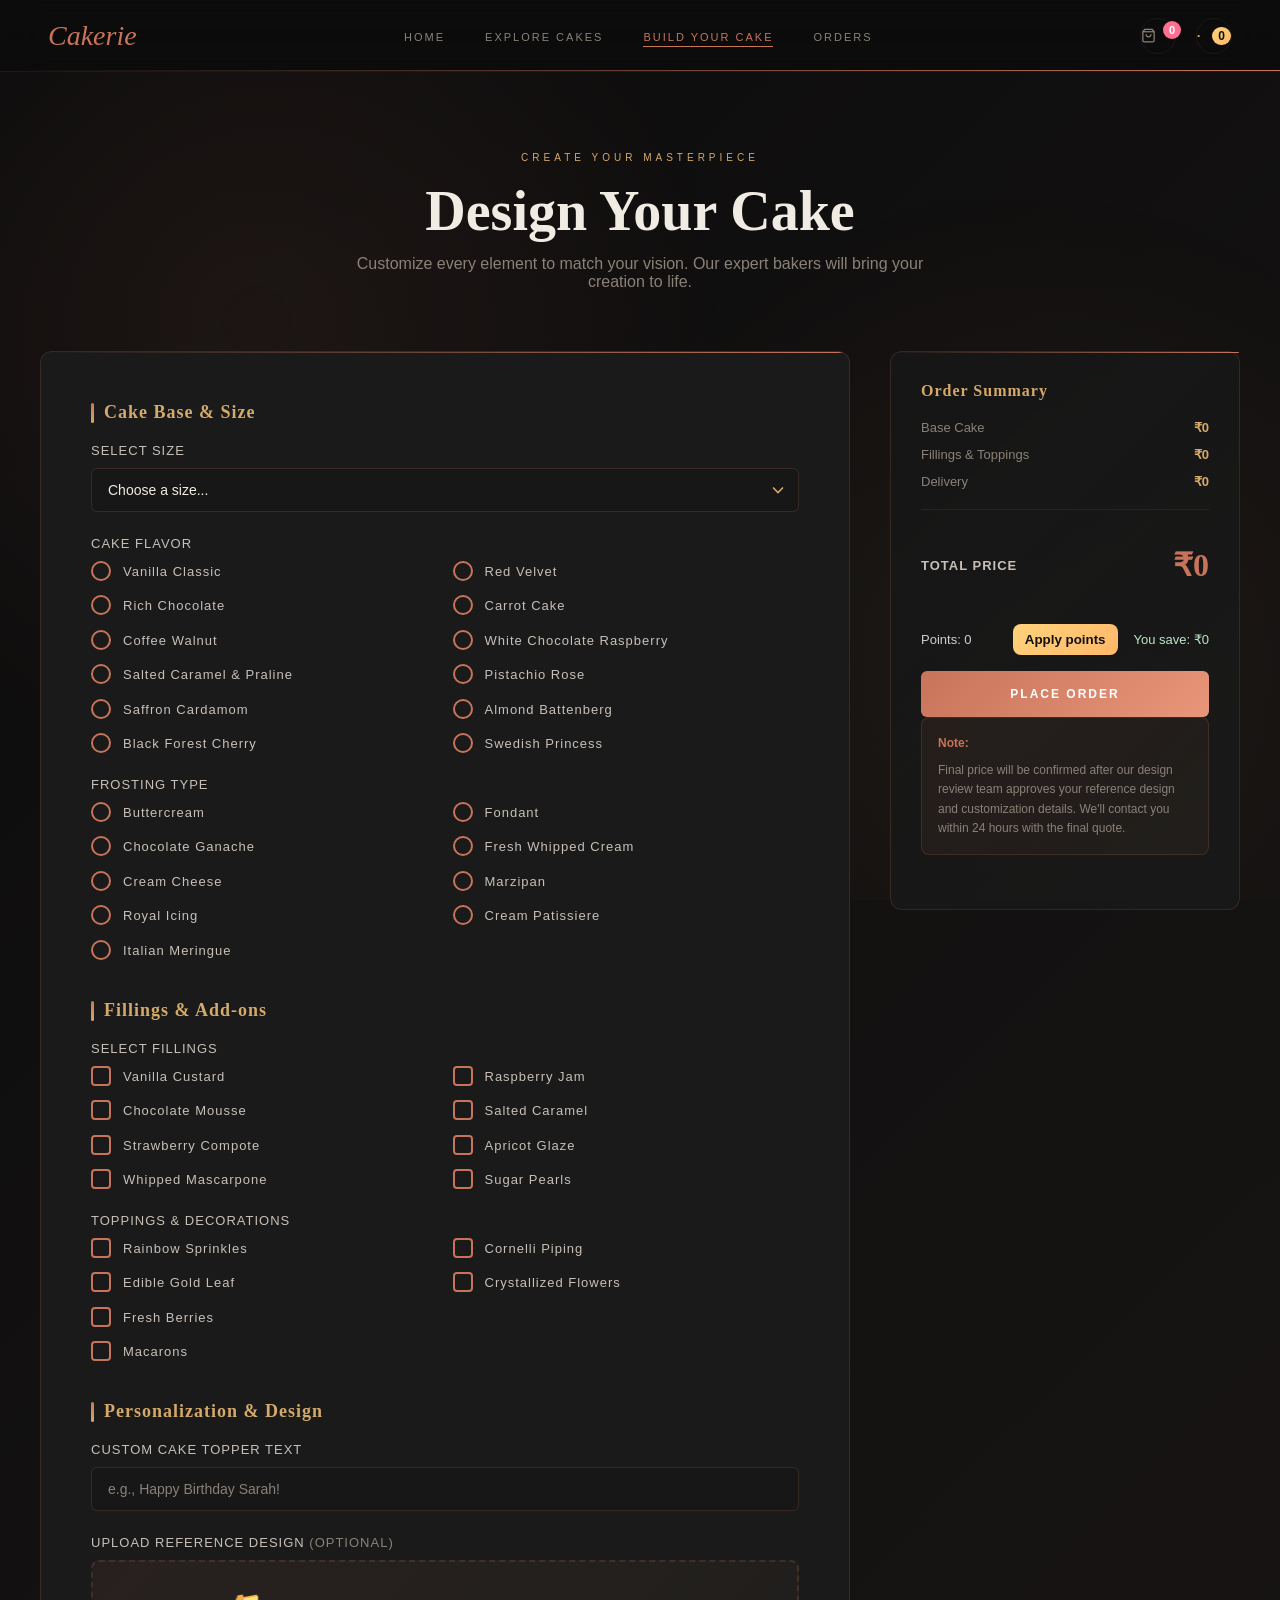
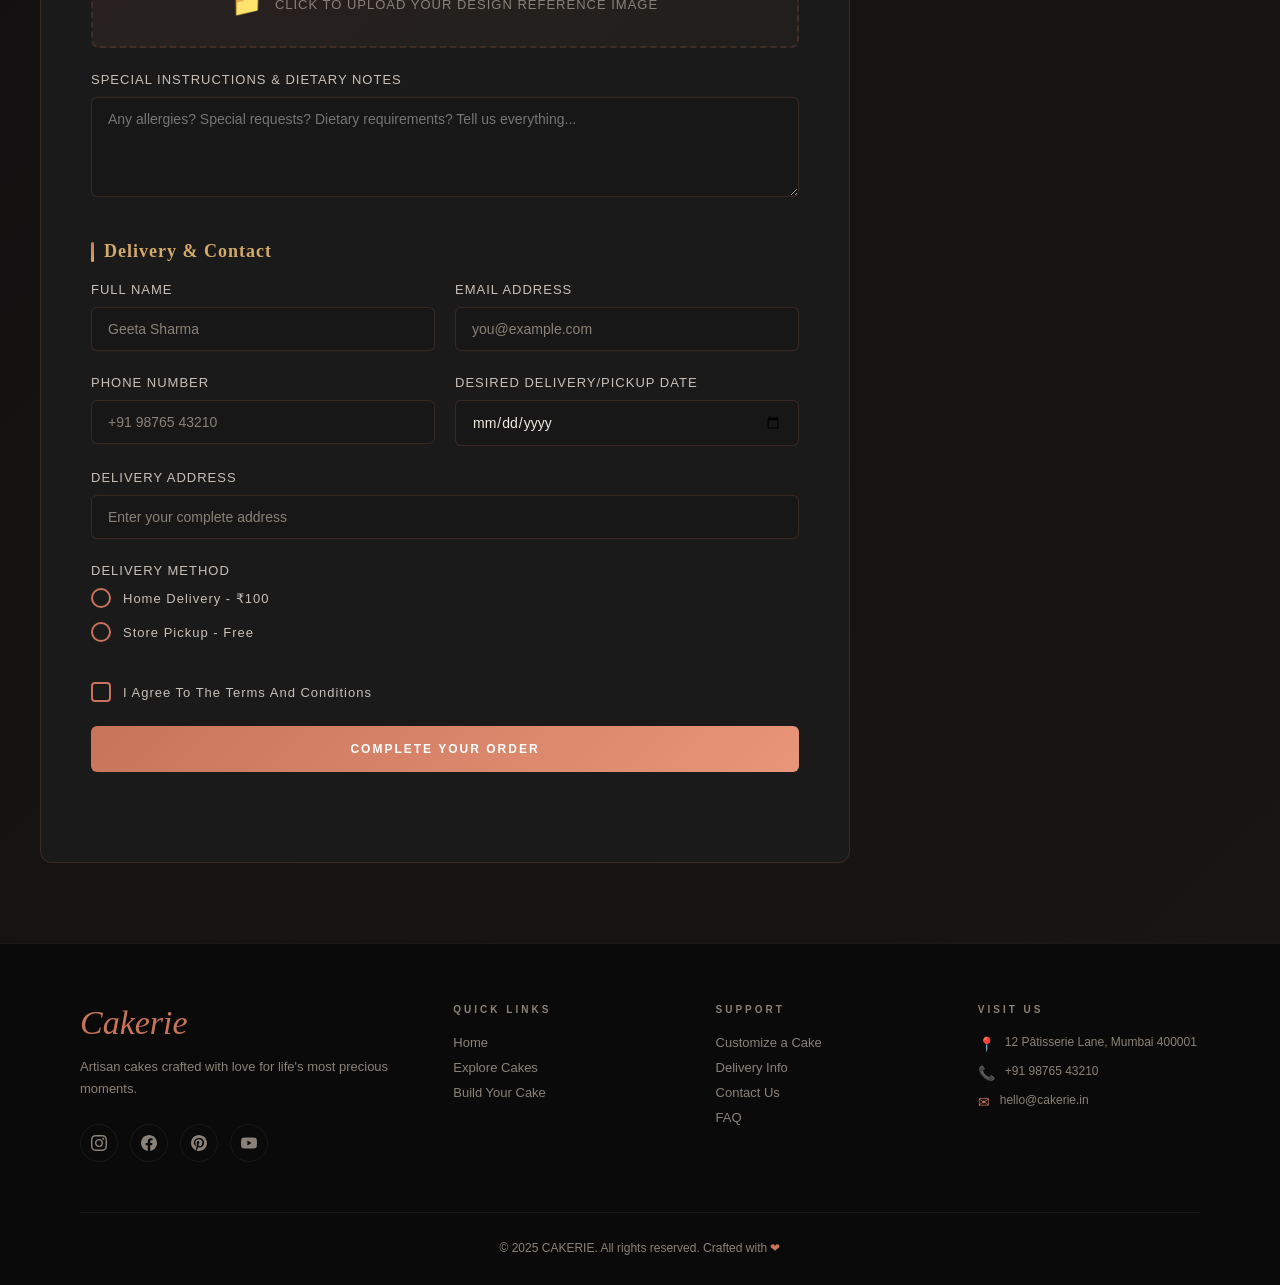
==== commit 077c9da0: "deleted file:   tmp_cart_script.js and added file:   ReadMe.md and modified files:   build.html and " ====
--- a/build.html
+++ b/build.html
@@ -1029,6 +1029,7 @@
 
       <div class="build-content">
         <form class="form-wrapper">
+
           <div class="form-section">
             <h3 class="section-title">Cake Base & Size</h3>
 
@@ -1202,8 +1203,8 @@
                     <label for="ApricotGlaze">Apricot Glaze</label>
                   </div>
                   <div class="checkbox-option">
-                    <input type="checkbox" id="cSugar Pearls" name="filling" value="Sugar Pearls">
-                    <label for="chocolate-fill">Sugar Pearls</label>
+                    <input type="checkbox" id="sugar-pearls" name="filling" value="Sugar Pearls">
+                    <label for="sugar-pearls">Sugar Pearls</label>  
                   </div>
                 </div>
 
@@ -1253,11 +1254,6 @@
             <div class="form-group">
               <label for="topper-text">Custom Cake Topper Text</label>
               <input type="text" id="topper-text" name="topper_text" placeholder="e.g., Happy Birthday Sarah!">
-            </div>
-
-            <div class="form-group">
-              <label for="color">Frosting Color Preference</label>
-              <input type="text" id="color" name="color" placeholder="e.g., Blush Pink, Navy Blue, Gold">
             </div>
 
             <div class="form-group">
@@ -1338,6 +1334,8 @@
             </button>
           </div>
         </form>
+
+
         <div class="price-sidebar">
           <div class="price-card">
             <div class="price-title">Order Summary</div>
@@ -1352,16 +1350,8 @@
                 <span class="price-amount">₹500</span>
               </div>
               <div class="price-item">
-                <span>Customization</span>
-                <span class="price-amount">₹300</span>
-              </div>
-              <div class="price-item">
                 <span>Delivery</span>
                 <span class="price-amount">₹100</span>
-              </div>
-              <div class="price-item">
-                <span>Design Reference</span>
-                <span class="price-amount">₹250</span>
               </div>
             </div>
 
@@ -1397,168 +1387,63 @@
     <div class="footer-grid">
       <div>
         <a href="index.html" class="footer-logo">Cakerie</a>
-
+        <p class="footer-tagline">Artisan cakes crafted with love for life's most precious moments.</p>
         <div class="footer-socials">
           <a href="#" class="social-icon" title="Instagram">
-            <svg width="16" height="16" fill="currentColor" viewBox="0 0 24 24">
-              <path
-                d="M12 2.163c3.204 0 3.584.012 4.85.07 3.252.148 4.771 1.691 4.919 4.919.058 1.265.069 1.645.069 4.849 0 3.205-.012 3.584-.069 4.849-.149 3.225-1.664 4.771-4.919 4.919-1.266.058-1.644.07-4.85.07-3.204 0-3.584-.012-4.849-.07-3.26-.149-4.771-1.699-4.919-4.92-.058-1.265-.07-1.644-.07-4.849 0-3.204.013-3.583.07-4.849.149-3.227 1.664-4.771 4.919-4.919 1.266-.057 1.645-.069 4.849-.069zm0-2.163c-3.259 0-3.667.014-4.947.072-4.358.2-6.78 2.618-6.98 6.98-.059 1.281-.073 1.689-.073 4.948 0 3.259.014 3.668.072 4.948.2 4.358 2.618 6.78 6.98 6.98 1.281.058 1.689.072 4.948.072 3.259 0 3.668-.014 4.948-.072 4.354-.2 6.782-2.618 6.979-6.98.059-1.28.073-1.689.073-4.948 0-3.259-.014-3.667-.072-4.947-.196-4.354-2.617-6.78-6.979-6.98-1.281-.059-1.69-.073-4.949-.073zm0 5.838c-3.403 0-6.162 2.759-6.162 6.162s2.759 6.163 6.162 6.163 6.162-2.759 6.162-6.163c0-3.403-2.759-6.162-6.162-6.162zm0 10.162c-2.209 0-4-1.79-4-4 0-2.209 1.791-4 4-4s4 1.791 4 4c0 2.21-1.791 4-4 4zm6.406-11.845c-.796 0-1.441.645-1.441 1.44s.645 1.44 1.441 1.44c.795 0 1.439-.645 1.439-1.44s-.644-1.44-1.439-1.44z" />
-            </svg>
+            <svg width="16" height="16" fill="currentColor" viewBox="0 0 24 24"><path d="M12 2.163c3.204 0 3.584.012 4.85.07 3.252.148 4.771 1.691 4.919 4.919.058 1.265.069 1.645.069 4.849 0 3.205-.012 3.584-.069 4.849-.149 3.225-1.664 4.771-4.919 4.919-1.266.058-1.644.07-4.85.07-3.204 0-3.584-.012-4.849-.07-3.26-.149-4.771-1.699-4.919-4.92-.058-1.265-.07-1.644-.07-4.849 0-3.204.013-3.583.07-4.849.149-3.227 1.664-4.771 4.919-4.919 1.266-.057 1.645-.069 4.849-.069zm0-2.163c-3.259 0-3.667.014-4.947.072-4.358.2-6.78 2.618-6.98 6.98-.059 1.281-.073 1.689-.073 4.948 0 3.259.014 3.668.072 4.948.2 4.358 2.618 6.78 6.98 6.98 1.281.058 1.689.072 4.948.072 3.259 0 3.668-.014 4.948-.072 4.354-.2 6.782-2.618 6.979-6.98.059-1.28.073-1.689.073-4.948 0-3.259-.014-3.667-.072-4.947-.196-4.354-2.617-6.78-6.979-6.98-1.281-.059-1.69-.073-4.949-.073zm0 5.838c-3.403 0-6.162 2.759-6.162 6.162s2.759 6.163 6.162 6.163 6.162-2.759 6.162-6.163c0-3.403-2.759-6.162-6.162-6.162zm0 10.162c-2.209 0-4-1.79-4-4 0-2.209 1.791-4 4-4s4 1.791 4 4c0 2.21-1.791 4-4 4zm6.406-11.845c-.796 0-1.441.645-1.441 1.44s.645 1.44 1.441 1.44c.795 0 1.439-.645 1.439-1.44s-.644-1.44-1.439-1.44z"/></svg>
           </a>
           <a href="#" class="social-icon" title="Facebook">
-            <svg width="16" height="16" fill="currentColor" viewBox="0 0 24 24">
-              <path
-                d="M24 12.073c0-6.627-5.373-12-12-12s-12 5.373-12 12c0 5.99 4.388 10.954 10.125 11.854v-8.385H7.078v-3.47h3.047V9.43c0-3.007 1.792-4.669 4.533-4.669 1.312 0 2.686.235 2.686.235v2.953H15.83c-1.491 0-1.956.925-1.956 1.874v2.25h3.328l-.532 3.47h-2.796v8.385C19.612 23.027 24 18.062 24 12.073z" />
-            </svg>
+            <svg width="16" height="16" fill="currentColor" viewBox="0 0 24 24"><path d="M24 12.073c0-6.627-5.373-12-12-12s-12 5.373-12 12c0 5.99 4.388 10.954 10.125 11.854v-8.385H7.078v-3.47h3.047V9.43c0-3.007 1.792-4.669 4.533-4.669 1.312 0 2.686.235 2.686.235v2.953H15.83c-1.491 0-1.956.925-1.956 1.874v2.25h3.328l-.532 3.47h-2.796v8.385C19.612 23.027 24 18.062 24 12.073z"/></svg>
           </a>
           <a href="#" class="social-icon" title="Pinterest">
-            <svg width="16" height="16" fill="currentColor" viewBox="0 0 24 24">
-              <path
-                d="M12 0c-6.627 0-12 5.372-12 12 0 5.084 3.163 9.426 7.627 11.174-.105-.949-.2-2.405.042-3.441.218-.937 1.407-5.965 1.407-5.965s-.359-.719-.359-1.782c0-1.668.967-2.914 2.171-2.914 1.023 0 1.518.769 1.518 1.69 0 1.029-.655 2.568-.994 3.995-.283 1.194.599 2.169 1.777 2.169 2.133 0 3.772-2.249 3.772-5.495 0-2.873-2.064-4.882-5.012-4.882-3.414 0-5.418 2.561-5.418 5.207 0 1.031.397 2.138.893 2.738a.36.36 0 0 1 .083.345l-.333 1.36c-.053.22-.174.267-.402.161-1.499-.698-2.436-2.889-2.436-4.649 0-3.785 2.75-7.262 7.929-7.262 4.163 0 7.398 2.967 7.398 6.931 0 4.136-2.607 7.464-6.227 7.464-1.216 0-2.359-.632-2.75-1.378l-.748 2.853c-.271 1.043-1.002 2.35-1.492 3.146C9.57 23.812 10.763 24 12 24c6.627 0 12-5.373 12-12 0-6.628-5.373-12-12-12z" />
-            </svg>
+            <svg width="16" height="16" fill="currentColor" viewBox="0 0 24 24"><path d="M12 0c-6.627 0-12 5.372-12 12 0 5.084 3.163 9.426 7.627 11.174-.105-.949-.2-2.405.042-3.441.218-.937 1.407-5.965 1.407-5.965s-.359-.719-.359-1.782c0-1.668.967-2.914 2.171-2.914 1.023 0 1.518.769 1.518 1.69 0 1.029-.655 2.568-.994 3.995-.283 1.194.599 2.169 1.777 2.169 2.133 0 3.772-2.249 3.772-5.495 0-2.873-2.064-4.882-5.012-4.882-3.414 0-5.418 2.561-5.418 5.207 0 1.031.397 2.138.893 2.738a.36.36 0 0 1 .083.345l-.333 1.36c-.053.22-.174.267-.402.161-1.499-.698-2.436-2.889-2.436-4.649 0-3.785 2.75-7.262 7.929-7.262 4.163 0 7.398 2.967 7.398 6.931 0 4.136-2.607 7.464-6.227 7.464-1.216 0-2.359-.632-2.75-1.378l-.748 2.853c-.271 1.043-1.002 2.35-1.492 3.146C9.57 23.812 10.763 24 12 24c6.627 0 12-5.373 12-12 0-6.628-5.373-12-12-12z"/></svg>
           </a>
           <a href="#" class="social-icon" title="YouTube">
-            <svg width="16" height="16" fill="currentColor" viewBox="0 0 24 24">
-              <path
-                d="M23.495 6.205a3.007 3.007 0 0 0-2.088-2.088c-1.87-.501-9.396-.501-9.396-.501s-7.507-.01-9.396.501A3.007 3.007 0 0 0 .527 6.205a31.247 31.247 0 0 0-.522 5.805 31.247 31.247 0 0 0 .522 5.783 3.007 3.007 0 0 0 2.088 2.088c1.868.502 9.396.502 9.396.502s7.506 0 9.396-.502a3.007 3.007 0 0 0 2.088-2.088 31.247 31.247 0 0 0 .5-5.783 31.247 31.247 0 0 0-.5-5.805zM9.609 15.601V8.408l6.264 3.602z" />
-            </svg>
+            <svg width="16" height="16" fill="currentColor" viewBox="0 0 24 24"><path d="M23.495 6.205a3.007 3.007 0 0 0-2.088-2.088c-1.87-.501-9.396-.501-9.396-.501s-7.507-.01-9.396.501A3.007 3.007 0 0 0 .527 6.205a31.247 31.247 0 0 0-.522 5.805 31.247 31.247 0 0 0 .522 5.783 3.007 3.007 0 0 0 2.088 2.088c1.868.502 9.396.502 9.396.502s7.506 0 9.396-.502a3.007 3.007 0 0 0 2.088-2.088 31.247 31.247 0 0 0 .5-5.783 31.247 31.247 0 0 0-.5-5.805zM9.609 15.601V8.408l6.264 3.602z"/></svg>
           </a>
         </div>
       </div>
-    </div>
-    <script src="cart.js"></script>
-    <script>
-      // handle build page form submit -> save order and redirect to orders
-      (function () {
-        var form = document.querySelector('.form-wrapper');
-        if (!form) return;
-        form.addEventListener('submit', function (e) {
-          e.preventDefault();
-          // collect basic details
-          var name = document.getElementById('full-name').value || '';
-          var phone = document.getElementById('phone').value || '';
-          var addr = document.getElementById('address').value || '';
-          var notes = document.getElementById('special-notes') ? document.getElementById('special-notes').value : '';
-          // read summary price if present
-          var priceEl = document.querySelector('.price-value');
-          var total = 0;
-          if (priceEl) total = parseFloat(priceEl.textContent.replace(/[^0-9.]/g, '')) || 0;
-
-          // build order description from selected options (collect checked inputs)
-          var selections = [];
-          Array.prototype.slice.call(form.querySelectorAll('input:checked, select')).forEach(function (el) {
-            if (el.tagName.toLowerCase() === 'select') {
-              if (el.value) selections.push(el.options[el.selectedIndex].text);
-            } else if (el.type === 'radio' || el.type === 'checkbox') {
-              var label = form.querySelector('label[for="' + el.id + '"]');
-              if (label) selections.push(label.textContent.trim());
-            }
-          });
-
-          var order = {
-            items: [{ name: 'Custom Cake', desc: selections.join(', '), qty: 1, price: total }],
-            totals: { sub: total, shipping: 100, tax: Math.round(total * 0.05), total: Math.round(total + 100 + total * 0.05) },
-            customer: { name: name, phone: phone, address: addr, notes: notes },
-            status: 'Preparing'
-          };
-
-          // if loyalty checkbox is checked, redeem points and adjust totals
-          try {
-            var applyEl = document.getElementById('applyLoyaltyBuild');
-            if (applyEl && applyEl.checked && window.readPoints && window.redeemPoints) {
-              var avail = window.readPoints();
-              var sub = total || 0;
-              var ptsUse = Math.min(avail, Math.floor(sub));
-              if (ptsUse > 0) {
-                var discount = ptsUse; // 1 point = ₹1
-                window.redeemPoints(ptsUse, sub);
-                order.totals.loyalty_redeemed = ptsUse;
-                order.totals.loyalty_discount = discount;
-                order.totals.total = Math.round(order.totals.total - discount);
-                order.items[0].price = Math.round(order.items[0].price - discount);
-              }
-            }
-          } catch (e) { }
-          if (window.saveOrder) window.saveOrder(order);
-          // show simple confirmation then go to orders
-          alert('Order received. You will be redirected to Orders.');
-          window.location.href = 'order.html';
-        });
-        // sidebar place order button triggers the same submit flow
-        var sidebarBtn = document.getElementById('placeOrderSidebar');
-        if (sidebarBtn) {
-          sidebarBtn.addEventListener('click', function () {
-            if (form.requestSubmit) form.requestSubmit();
-            else {
-              var s = form.querySelector('button[type="submit"]');
-              if (s) s.click();
-            }
-          });
-        }
-
-        // show loyalty points balance in sidebar and allow simple preview of discount
-        try {
-          function refreshBuildPoints() { var el = document.getElementById('buildPoints'); if (!el) return; var pts = (window.readPoints && window.readPoints()) || parseInt(localStorage.getItem('cakerie_points') || '0', 10) || 0; el.textContent = pts; refreshBuildPreview(); }
-          refreshBuildPoints();
-          window.addEventListener('storage', function (e) { if (e.key === 'cakerie_points' || e.key === 'cakerie_cart') refreshBuildPoints(); });
-          var applyEl = document.getElementById('applyLoyaltyBuild');
-          var priceEl = document.querySelector('.price-value');
-          if (priceEl && !priceEl.getAttribute('data-original')) { var num = parseFloat(priceEl.textContent.replace(/[^0-9.]/g, '')) || 0; priceEl.setAttribute('data-original', String(num)); }
-          function refreshBuildPreview() {
-            try {
-              if (!priceEl) return; var orig = parseFloat(priceEl.getAttribute('data-original') || '0') || 0; var pts = (window.readPoints && window.readPoints()) || 0; var previewEl = document.getElementById('buildLoyaltyPreview'); var btn = document.getElementById('applyLoyaltyBuildBtn'); var chk = applyEl; if (!previewEl) return; var ptsUse = Math.min(pts, Math.floor(orig)); if (ptsUse <= 0) { previewEl.textContent = 'No points available'; if (btn) { btn.disabled = true; btn.style.opacity = '0.6'; } } else { var discount = ptsUse; previewEl.textContent = 'You save: ₹' + discount; if (btn) { btn.disabled = false; btn.style.opacity = '1'; } } if (chk && chk.checked) {
-                var applied = Math.min(pts, Math.floor(orig)); previewEl.textContent = 'Applied: -₹' + applied; if (btn) btn.textContent = 'Remove points'; // show reduced price in the UI
-                priceEl.textContent = '₹' + (orig - applied).toLocaleString();
-              } else { if (btn) btn.textContent = 'Apply points'; priceEl.textContent = '₹' + orig.toLocaleString(); }
-            } catch (e) { }
-          }
-          // toggle button toggles the hidden checkbox and updates preview/price
-          var btn = document.getElementById('applyLoyaltyBuildBtn'); if (btn) { btn.addEventListener('click', function () { var chk = document.getElementById('applyLoyaltyBuild'); chk.checked = !chk.checked; if (chk.checked) this.textContent = 'Remove points'; else this.textContent = 'Apply points'; refreshBuildPreview(); try { window.dispatchEvent(new Event('cartchange')); } catch (e) { } }); }
-          if (applyEl) { applyEl.addEventListener('change', function () { refreshBuildPoints(); refreshBuildPreview(); }); }
-          refreshBuildPreview();
-        } catch (e) { }
-      })();
-    </script>
-    <div class="footer-heading">Quick Links</div>
-    <div class="footer-links">
-      <a href="index.html">Home</a>
-      <a href="explore.html">Explore Cakes</a>
-      <a href="build.html">Build Your Cake</a>
-
-    </div>
-    </div>
-    <div>
-      <div class="footer-heading">Support</div>
-      <div class="footer-links">
-        <a href="#">Customize a Cake</a>
-        <a href="#">Delivery Info</a>
-        <a href="#">Contact Us</a>
-        <a href="#">FAQ</a>
+      <div>
+        <div class="footer-heading">Quick Links</div>
+        <div class="footer-links">
+          <a href="index.html">Home</a>
+          <a href="explore.html">Explore Cakes</a>
+          <a href="build.html">Build Your Cake</a>
+          
+        </div>
+      </div>
+      <div>
+        <div class="footer-heading">Support</div>
+        <div class="footer-links">
+          <a href="#">Customize a Cake</a>
+          <a href="#">Delivery Info</a>
+          <a href="#">Contact Us</a>
+          <a href="#">FAQ</a>
+        </div>
+      </div>
+      <div>
+        <div class="footer-heading">Visit Us</div>
+        <div class="footer-contact-item">
+          <span class="footer-contact-icon">📍</span>
+          <span>12 Pâtisserie Lane, Mumbai 400001</span>
+        </div>
+        <div class="footer-contact-item">
+          <span class="footer-contact-icon">📞</span>
+          <span>+91 98765 43210</span>
+        </div>
+        <div class="footer-contact-item">
+          <span class="footer-contact-icon">✉</span>
+          <span>hello@cakerie.in</span>
+        </div>
       </div>
     </div>
-    <div>
-      <div class="footer-heading">Visit Us</div>
-      <div class="footer-contact-item">
-        <span class="footer-contact-icon">📍</span>
-        <span>12 Pâtisserie Lane, Mumbai 400001</span>
-      </div>
-      <div class="footer-contact-item">
-        <span class="footer-contact-icon">📞</span>
-        <span>+91 98765 43210</span>
-      </div>
-      <div class="footer-contact-item">
-        <span class="footer-contact-icon">✉</span>
-        <span>hello@cakerie.in</span>
-      </div>
-    </div>
-    </div>
     <div class="footer-bottom">
-      © 2025 CAKERIE. All rights reserved. Crafted with <span class="heart">❤</span>
+      ©️ 2025 CAKERIE. All rights reserved. Crafted with <span class="heart">❤</span>
     </div>
   </footer>
 
   <script src="script.js"></script>
-
+  <script src="cart.js"></script>
 </body>
 
 </html>
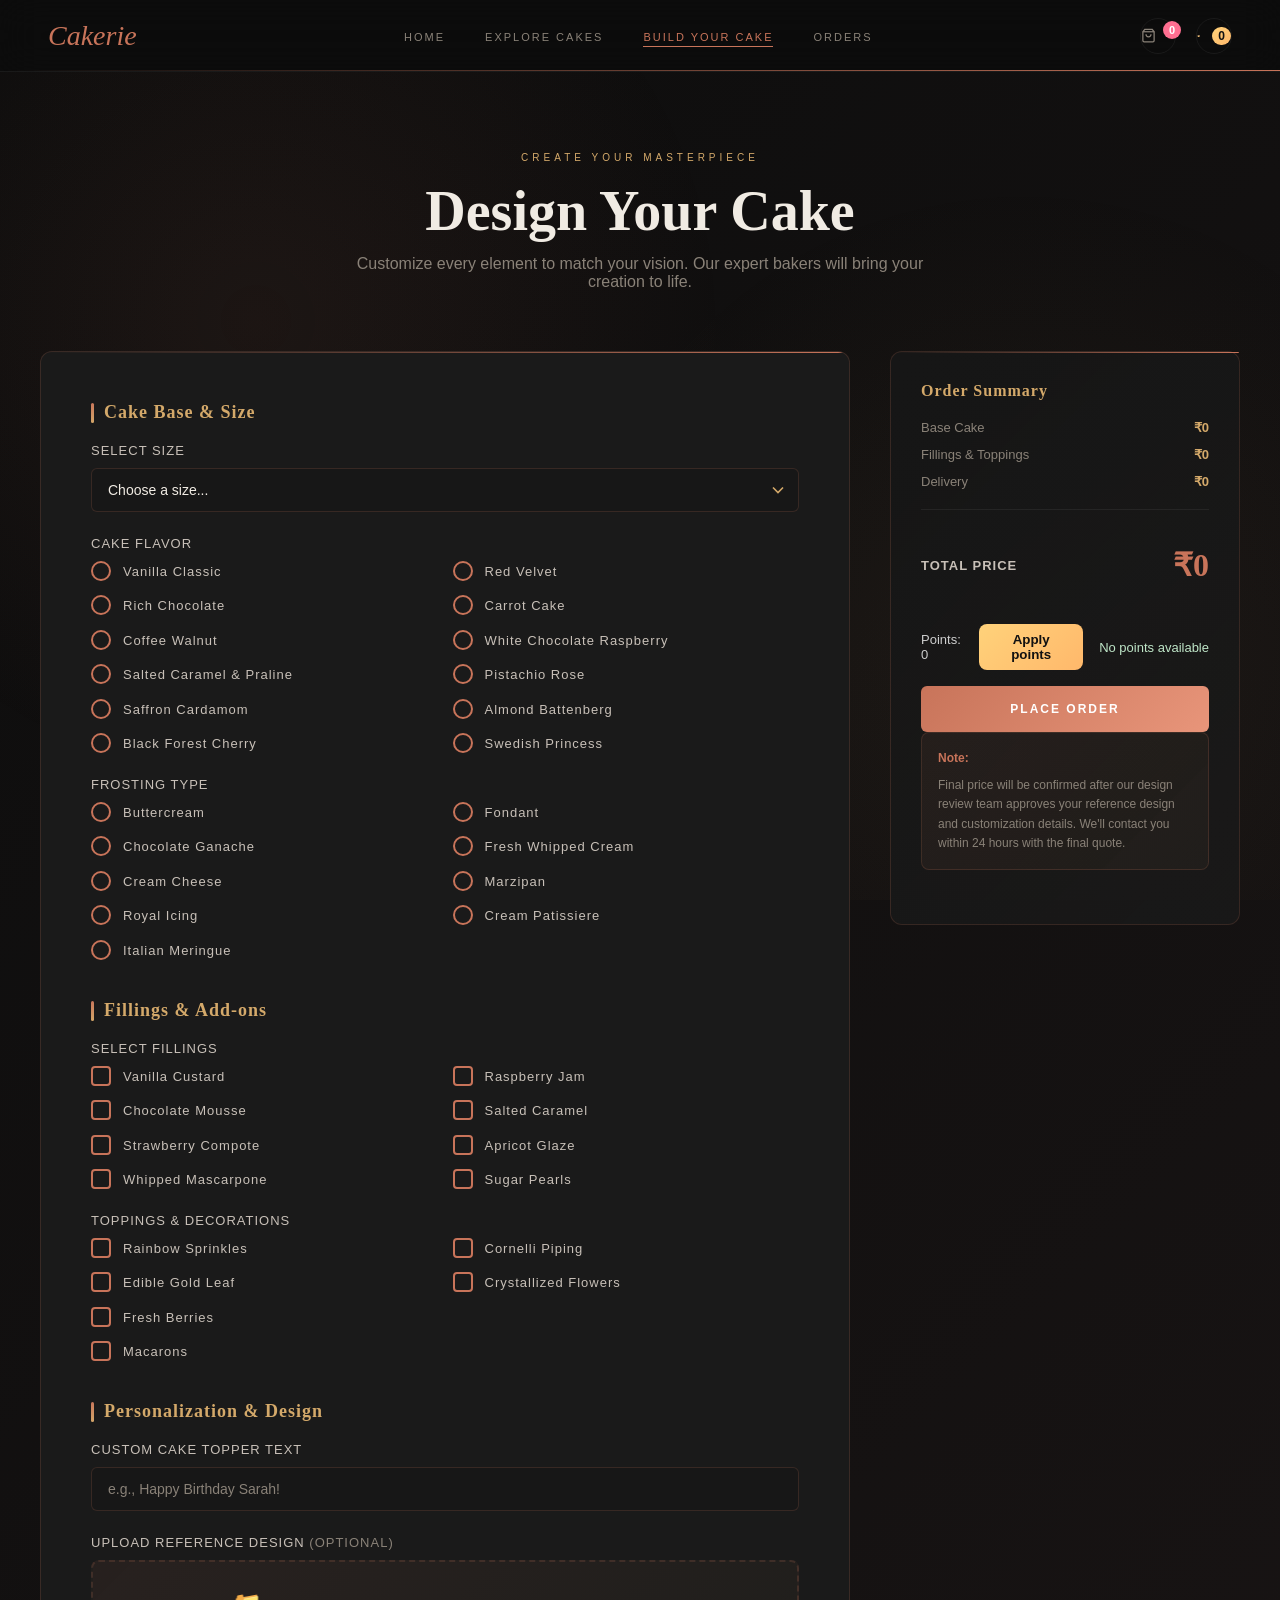
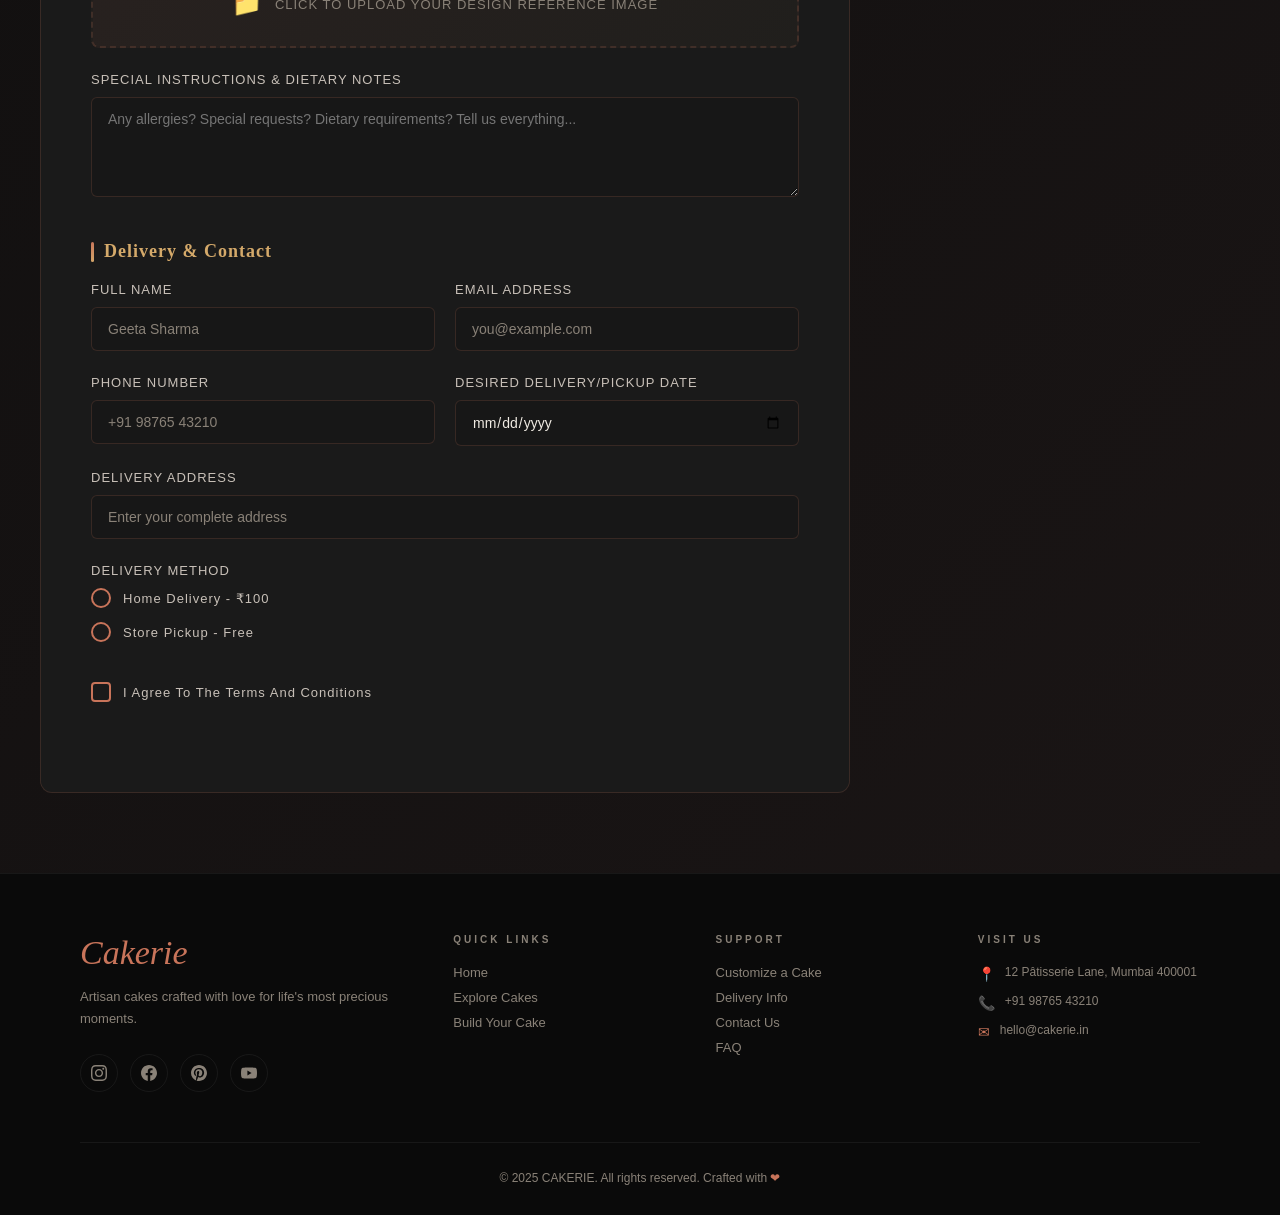
==== commit 4da737a5: "changes made" ====
--- a/build.html
+++ b/build.html
@@ -608,7 +608,7 @@
     .submit-btn:hover {
       transform: translateY(-3px);
       box-shadow: 0 15px 40px rgba(200, 116, 90, 0.5);
-      animation: buttonHoverGlow 1.5s ease infinite;
+      
     }
 
     .submit-btn:hover::before {
@@ -998,13 +998,20 @@
           </svg>
           <span class="cart-count" aria-hidden="true">0</span>
         </a>
-        <a href="#" class="nav-icon" title="Settings">
-          <svg width="15" height="15" fill="none" stroke="currentColor" stroke-width="2" viewBox="0 0 24 24">
-            <circle cx="12" cy="12" r="3" />
-            <path
-              d="M19.4 15a1.65 1.65 0 0 0 .33 1.82l.06.06a2 2 0 0 1-2.83 2.83l-.06-.06a1.65 1.65 0 0 0-1.82-.33 1.65 1.65 0 0 0-1 1.51V21a2 2 0 0 1-4 0v-.09A1.65 1.65 0 0 0 9 19.4a1.65 1.65 0 0 0-1.82.33l-.06.06a2 2 0 0 1-2.83-2.83l.06-.06A1.65 1.65 0 0 0 4.68 15a1.65 1.65 0 0 0-1.51-1H3a2 2 0 0 1 0-4h.09A1.65 1.65 0 0 0 4.6 9a1.65 1.65 0 0 0-.33-1.82l-.06-.06a2 2 0 0 1 2.83-2.83l.06.06A1.65 1.65 0 0 0 9 4.68a1.65 1.65 0 0 0 1-1.51V3a2 2 0 0 1 4 0v.09a1.65 1.65 0 0 0 1 1.51 1.65 1.65 0 0 0 1.82-.33l.06-.06a2 2 0 0 1 2.83 2.83l-.06.06A1.65 1.65 0 0 0 19.4 9a1.65 1.65 0 0 0 1.51 1H21a2 2 0 0 1 0 4h-.09a1.65 1.65 0 0 0-1.51 1z" />
-          </svg>
-        </a>
+        <a href="#" class="nav-icon nav-coin" title="Loyalty Points">
+  <svg class="coin-icon" width="16" height="16" viewBox="0 0 24 24" fill="none" stroke="currentColor" stroke-width="1.5" xmlns="http://www.w3.org/2000/svg">
+    <circle cx="12" cy="12" r="8" fill="url(#g)" stroke="none"></circle>
+    <defs>
+      <linearGradient id="g" x1="0" x2="1">
+        <stop offset="0" stop-color="#ffd27a"/>
+        <stop offset="1" stop-color="#ffb86b"/>
+      </linearGradient>
+    </defs>
+    <text x="12" y="15" text-anchor="middle" font-size="10" font-family="sans-serif" fill="#111" font-weight="700">¢</text>
+  </svg>
+  <span class="coin-badge" id="coinBadge">0</span>
+  <div class="coin-tooltip" id="coinTooltip">Earn: 10 points per ₹1000. 1 point = ₹1. Redeem instantly at checkout.</div>
+</a>
       </div>
 
 
@@ -1028,7 +1035,7 @@
       </div>
 
       <div class="build-content">
-        <form class="form-wrapper">
+        <form class="form-wrapper" id="build-form">
 
           <div class="form-section">
             <h3 class="section-title">Cake Base & Size</h3>
@@ -1328,10 +1335,6 @@
                 <label for="terms" style="margin: 0;">I agree to the terms and conditions</label>
               </div>
             </div>
-
-            <button type="submit" class="submit-btn">
-              <span>Complete Your Order</span>
-            </button>
           </div>
         </form>
 
--- a/style.css
+++ b/style.css
@@ -254,6 +254,48 @@
 }
 .nav-icon.active::before { transform: scale(1); }
 
+/* ===== Loyalty Coin Icon ===== */
+.nav-coin {
+  position: relative;
+  display: inline-flex;
+  align-items: center;
+  gap: 8px;
+}
+
+.nav-coin .coin-badge {
+  background: linear-gradient(135deg, #ffd27a, #ffb86b);
+  color: #111;
+  padding: 2px 6px;
+  border-radius: 999px;
+  font-weight: 700;
+  font-size: 12px;
+  margin-left: 4px;
+}
+
+.coin-tooltip {
+  position: absolute;
+  right: 0;
+  top: 40px;
+  min-width: 220px;
+  background: rgba(15, 15, 15, 0.98);
+  border: 1px solid rgba(255, 255, 255, 0.04);
+  padding: 12px;
+  border-radius: 8px;
+  color: #ddd;
+  box-shadow: 0 8px 30px rgba(0, 0, 0, 0.5);
+  display: none;
+  z-index: 3000;
+}
+
+.coin-icon {
+  animation: coinShine 2.5s infinite linear;
+}
+
+@keyframes coinShine {
+  0%   { filter: drop-shadow(0 0 0 rgba(255, 200, 100, 0.0)); }
+  50%  { filter: drop-shadow(0 0 10px rgba(255, 200, 100, 0.6)); }
+  100% { filter: drop-shadow(0 0 0 rgba(255, 200, 100, 0.0)); }
+}
 
 .hamburger {
   display: none;
